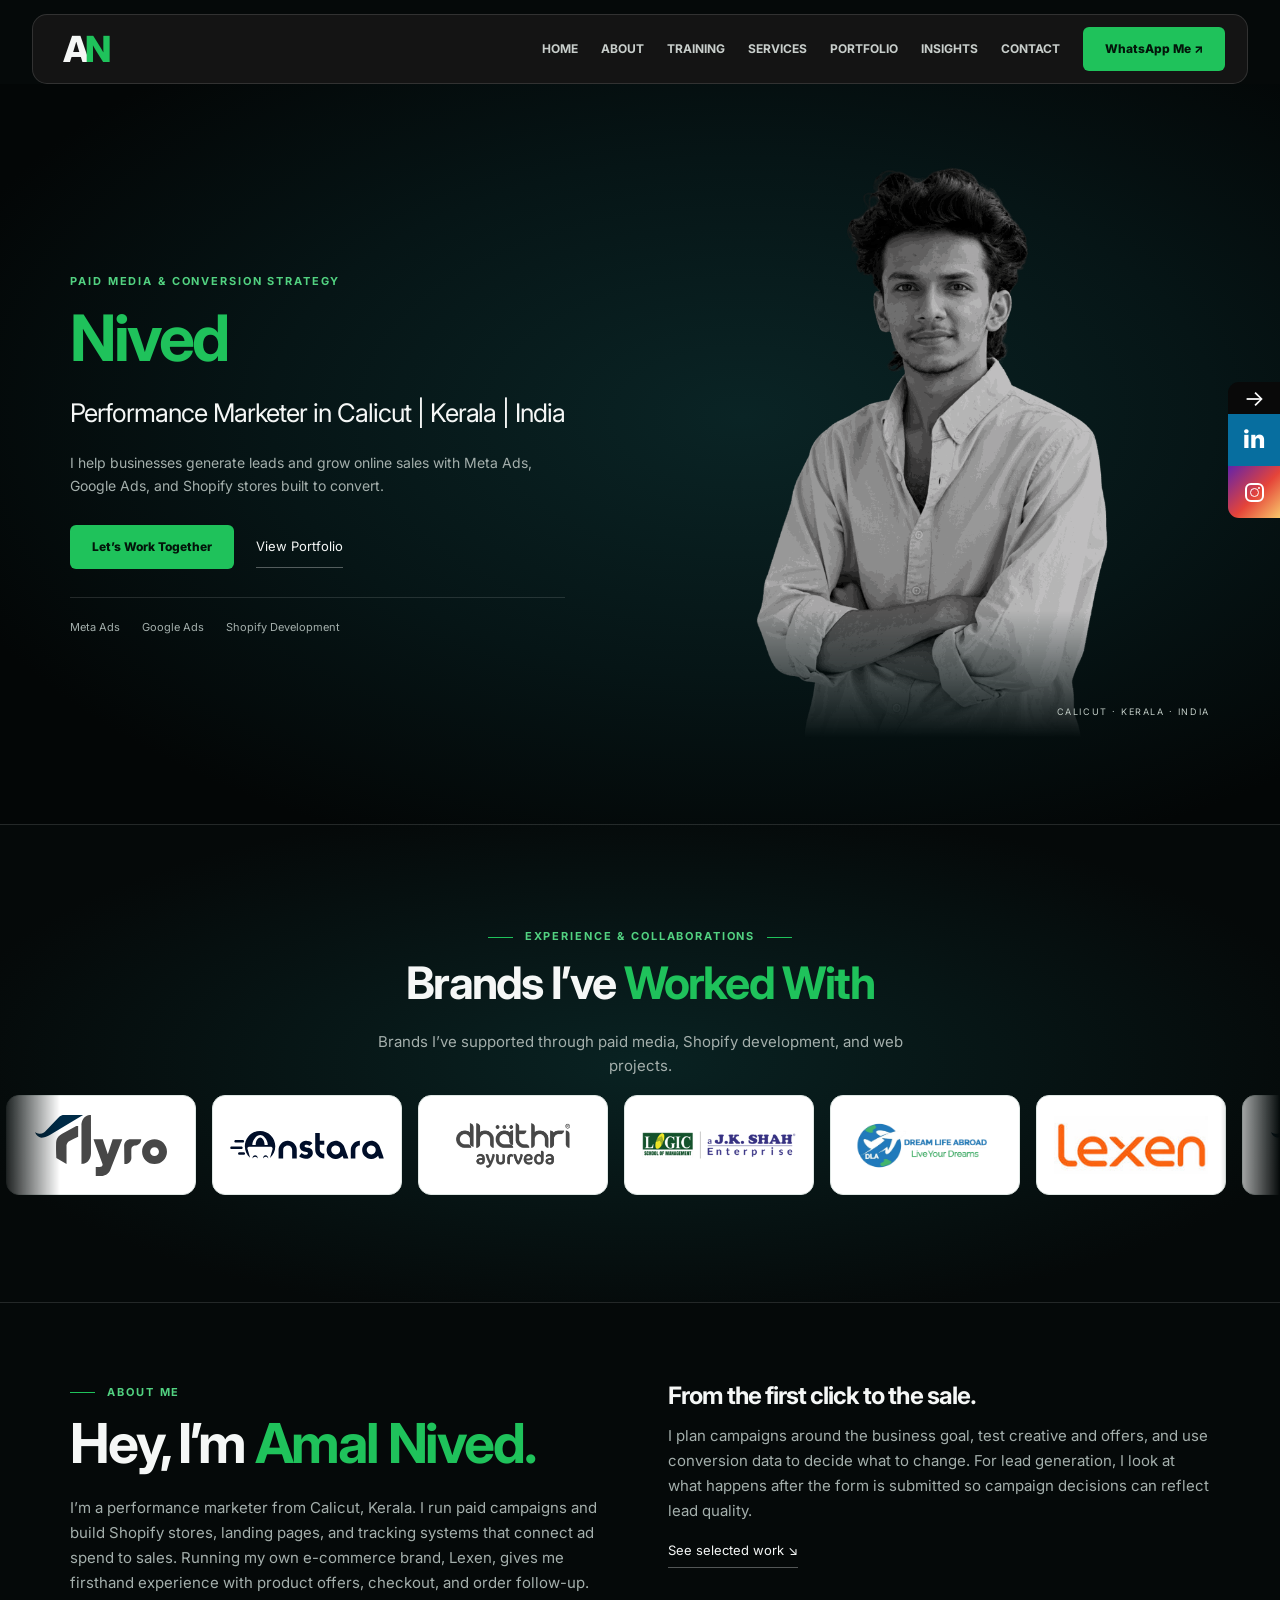
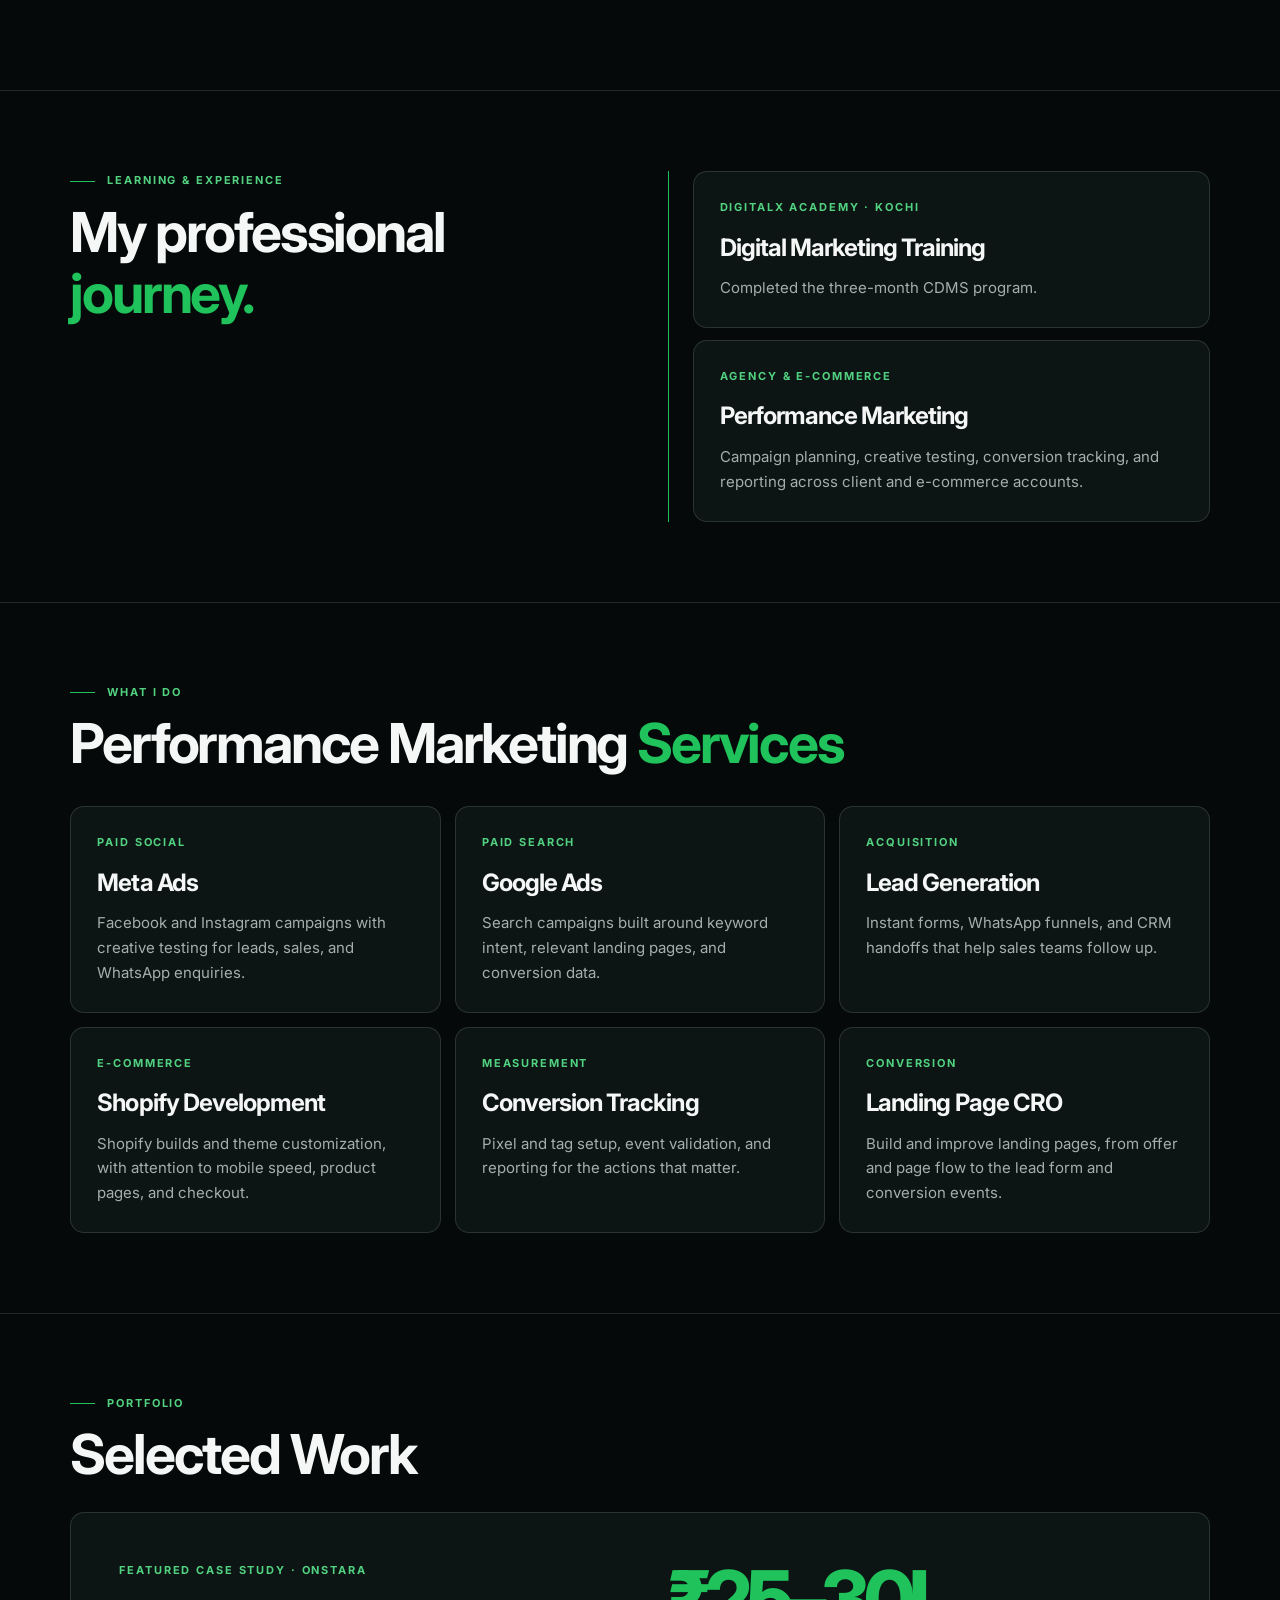
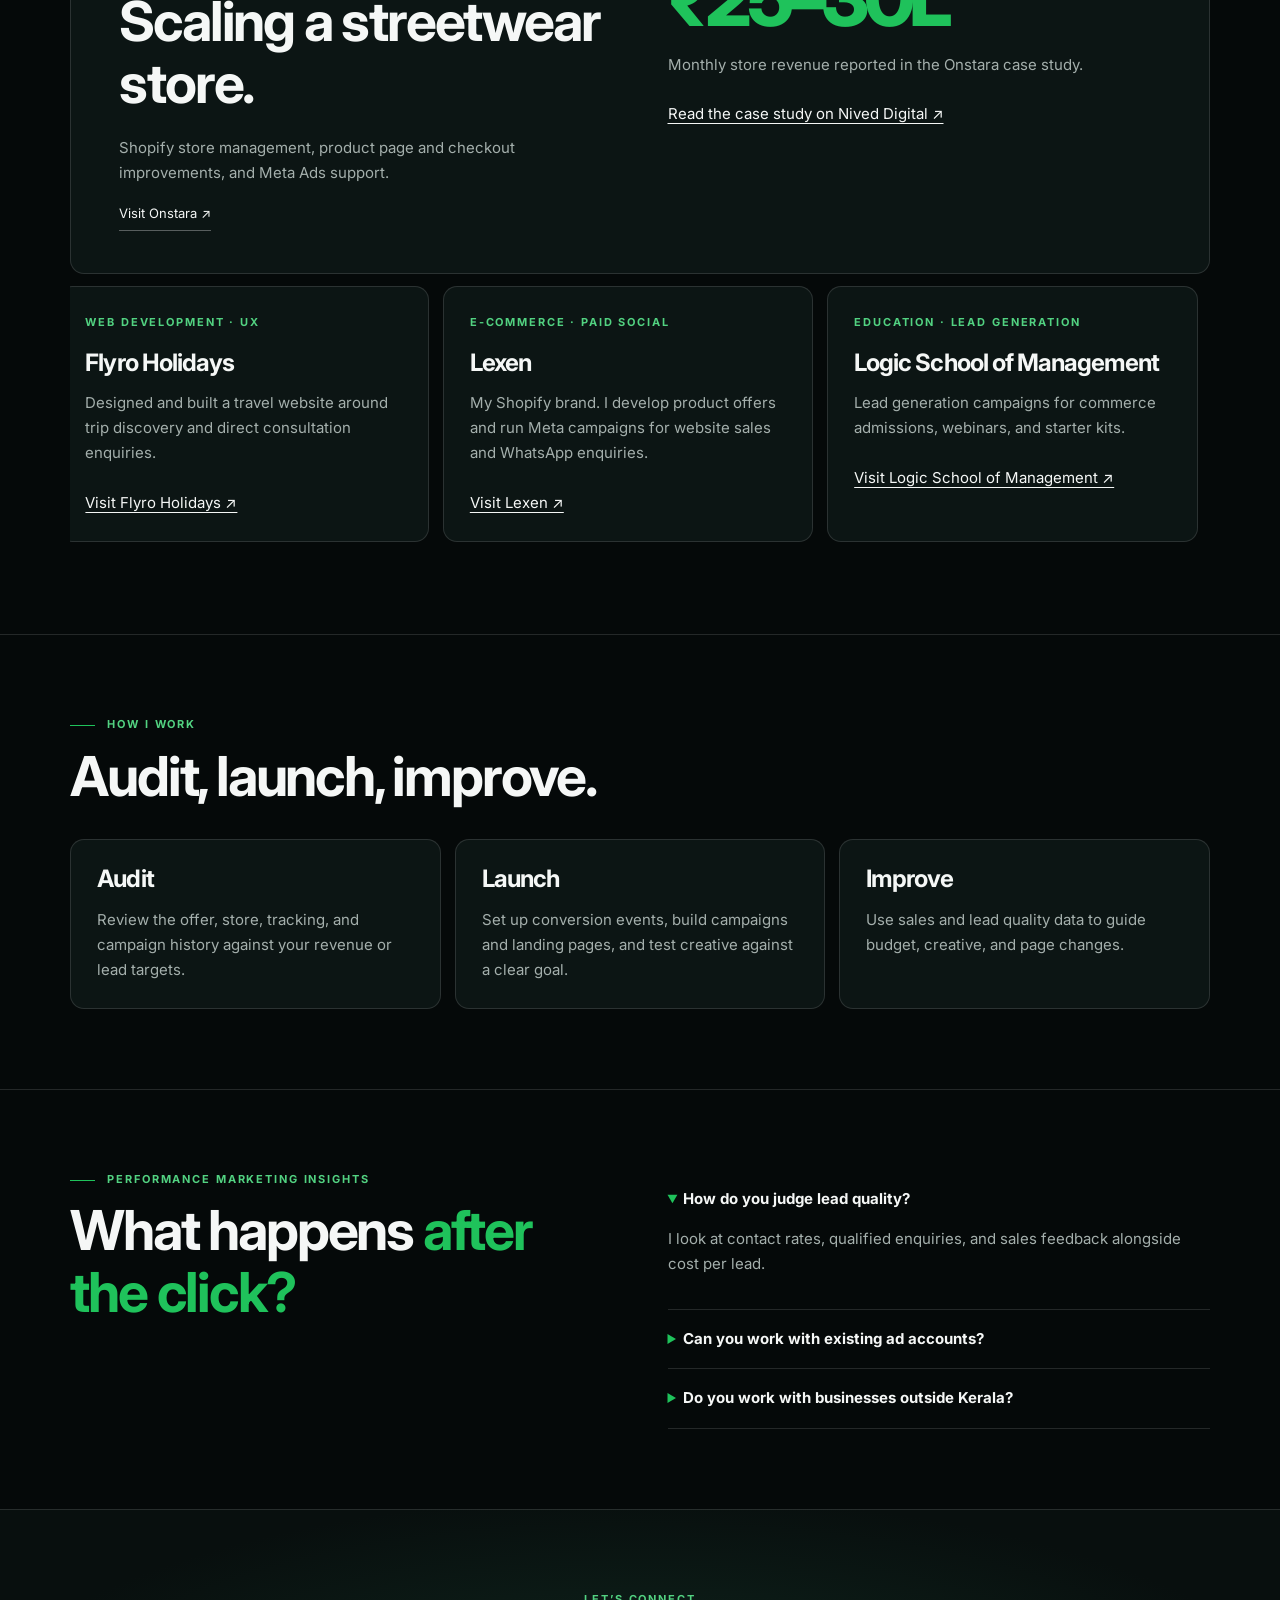
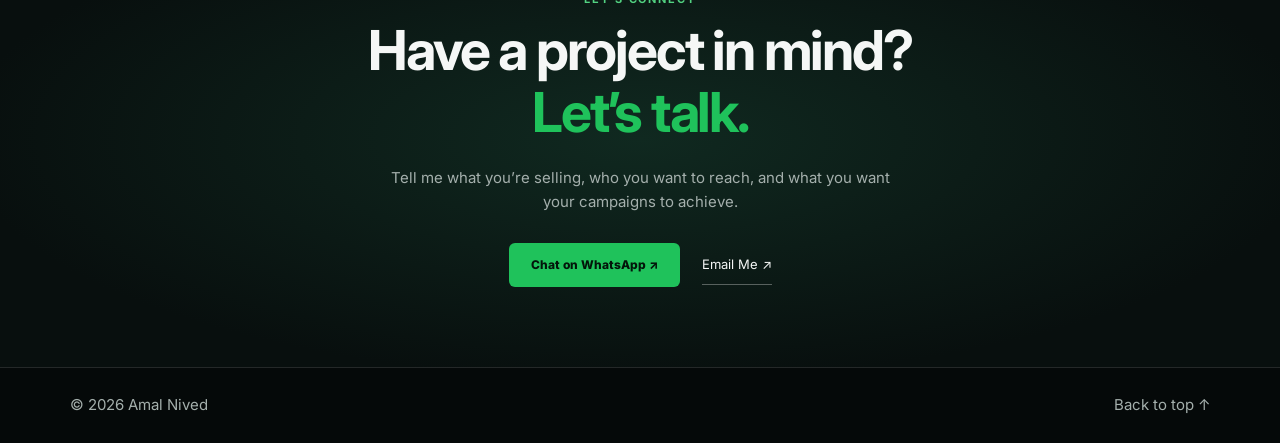
==== index.html @ 0aade53d "Use supplied AN favicon" ====
<!doctype html>
<html lang="en"><head><meta charset="utf-8"><meta name="viewport" content="width=device-width,initial-scale=1"><title>Amal Nived | Performance Marketer</title><meta name="description" content="Amal Nived, performance marketer in Kerala. Meta Ads, Google Ads, Shopify development, and conversion optimization.">
<link rel="stylesheet" href="https://fonts.googleapis.com/css2?family=Inter:wght@400;500;600;700;800&display=swap">
<style>
:root{color-scheme:dark;--bg:#050909;--ink:#f5f7f6;--muted:#a4afac;--green:#1fc25b;--line:#ffffff20}*{box-sizing:border-box}html{scroll-behavior:smooth;scroll-padding-top:110px}body{margin:0;background:var(--bg);color:var(--ink);font:15px/1.65 Inter,Arial,sans-serif}a{color:inherit;text-decoration:none}a:hover{color:var(--green)}p{color:var(--muted)}header{position:sticky;z-index:3;top:14px;margin:14px 2.5vw 0;min-height:70px;padding:9px 22px 9px 30px;border:1px solid var(--line);border-radius:15px;background:#151515f5;display:flex;align-items:center;justify-content:space-between;gap:25px}.logo{font-weight:800;font-size:36px;letter-spacing:-.14em;line-height:1;padding-right:8px}.logo span,strong{color:var(--green)}nav{display:flex;align-items:center;gap:23px;font-size:12px;font-weight:700;text-transform:uppercase;color:#c8cecb}.button{display:inline-flex;align-items:center;justify-content:center;padding:12px 22px;background:var(--green);border-radius:6px;color:#03150a;font-weight:800;font-size:12px;text-transform:none}.button:hover{background:#6ce894;color:#03150a}.wrap{width:min(1180px,89%);margin:auto}.hero{background:radial-gradient(ellipse at 58% 45%,#0a2425 0%,#061516 45%,#030606 81%)}.hero .wrap{display:grid;grid-template-columns:1fr 1fr;align-items:center;min-height:740px;gap:36px;padding-block:48px}.eyebrow{font-size:11px;color:#52d281;text-transform:uppercase;letter-spacing:.17em;font-weight:700}.eyebrow.rule:before{content:"";display:inline-block;background:var(--green);width:25px;height:1px;vertical-align:middle;margin-right:12px}h1,h2,h3{line-height:1.12;margin:0;letter-spacing:-.04em}h1{font-size:clamp(50px,5vw,76px);margin:12px 0 22px}h2{font-size:clamp(34px,4.3vw,61px);margin:12px 0 22px}h3{font-size:24px}.role{color:var(--ink);font-size:clamp(20px,2vw,28px);line-height:1.4;margin:0 0 20px;letter-spacing:-.04em}.intro{max-width:485px;font-size:14px}.actions{display:flex;flex-wrap:wrap;gap:22px;align-items:center;margin:28px 0}.secondary{font-size:13px;border-bottom:1px solid #ffffff50;padding:9px 0}.tags{max-width:495px;border-top:1px solid var(--line);padding-top:20px;display:flex;flex-wrap:wrap;gap:22px;color:var(--muted);font-size:11px}.portrait{position:relative;margin:0;height:580px;display:flex;align-items:end;justify-content:center}.portrait img{width:100%;height:100%;object-fit:contain;object-position:center bottom;filter:brightness(.76) contrast(1.15);mask-image:linear-gradient(black 77%,transparent 99%)}figcaption{position:absolute;bottom:24px;right:0;color:#c0cbc5;font-size:9px;letter-spacing:.17em}.social{position:fixed;right:0;top:47%;z-index:2;background:#121918;border-radius:10px 0 0 10px;padding:12px 9px;color:var(--green);font-size:12px;font-weight:700;writing-mode:vertical-rl}.section{padding-block:80px;border-top:1px solid var(--line)}.split{display:grid;grid-template-columns:1fr 1fr;gap:55px}.cards{display:grid;grid-template-columns:repeat(3,1fr);gap:14px;margin-top:32px}.card{border:1px solid var(--line);background:#0c1514;border-radius:14px;padding:26px}.card .eyebrow{display:block;margin-bottom:18px}.card p:last-child{margin-bottom:0}.brands{display:flex;flex-wrap:wrap;gap:12px;margin-top:26px}.brands span{border:1px solid var(--line);border-radius:8px;padding:13px 18px;color:#d0d8d4;font-weight:700}.timeline{border-left:1px solid var(--green);padding-left:24px;display:grid;gap:12px}.band{background:radial-gradient(ellipse at center,#102920,#080f0e 75%);text-align:center}.band p{max-width:520px;margin:0 auto 24px}details{border-bottom:1px solid var(--line);padding:17px 0}summary{cursor:pointer;font-weight:700}summary::marker{color:var(--green)}footer{border-top:1px solid var(--line);padding:25px 0;color:var(--muted)}footer .wrap{display:flex;justify-content:space-between;gap:20px}.menu{display:none}
@media(max-width:850px){header{padding-inline:18px}.menu{display:block;color:var(--ink);background:#242424;border:1px solid var(--line);padding:7px 12px;border-radius:6px;font:inherit}nav{display:none;position:absolute;top:calc(100% + 8px);left:0;right:0;background:#151515;padding:18px;flex-wrap:wrap;border-radius:12px}nav.open{display:flex}.hero .wrap{min-height:620px}.portrait{height:440px}.cards{grid-template-columns:repeat(2,1fr)}}
@media(max-width:580px){.hero .wrap,.split,.cards{grid-template-columns:1fr}.hero .wrap{padding-block:52px 12px;gap:14px}.portrait{height:400px}.section{padding-block:52px}.split{gap:24px}.social{display:none}}
@media(prefers-reduced-motion:reduce){html{scroll-behavior:auto}}
#brands h2{font-size:clamp(34px,4.3vw,61px)}
.band .actions{justify-content:center;margin-bottom:0}
.project-link{display:inline-block;margin-top:10px;text-decoration:underline;text-underline-offset:4px}
.feature{margin-top:26px;padding:clamp(22px,4vw,48px);background:#0c1514;border:1px solid var(--line);border-radius:14px}
.result{color:var(--green);font-size:clamp(42px,6vw,78px);line-height:1;font-weight:800;letter-spacing:-.07em}
.social-rail{position:fixed;right:0;top:50%;transform:translateY(-50%);z-index:2;border-radius:11px 0 0 11px;overflow:hidden}
.social-toggle,.social-link{width:52px;display:grid;place-items:center;color:#fff}
.social-toggle{height:32px;background:#090909;border:0;cursor:pointer;font:22px/1 Inter,Arial,sans-serif}
.social-link{height:52px}
.social-link:hover{color:#fff;text-decoration:none;filter:brightness(1.12)}
.social-rail :focus-visible{outline:2px solid white;outline-offset:-4px}
.linkedin{background:#076e9f;font-size:25px;font-weight:800}
.instagram{background:linear-gradient(135deg,#6223aa,#e54439 55%,#f8c76b)}
.camera{position:relative;width:19px;height:19px;border:2px solid white;border-radius:6px}
.camera::before{content:"";position:absolute;inset:3px;border:1.5px solid white;border-radius:50%}
.camera::after{content:"";position:absolute;right:2px;top:2px;width:2px;height:2px;border-radius:50%;background:white}
@media(max-width:580px){.social-rail{top:auto;bottom:18px;transform:none}.social-toggle,.social-link{width:44px}.social-toggle,.social-link{height:44px}}
.project-track{display:grid;grid-auto-flow:column;grid-template-columns:none;grid-auto-columns:calc((100% - 28px)/3);overflow-x:auto;scrollbar-color:#327350 #0c1514;margin-top:12px;padding-bottom:12px}

@media(max-width:850px){.project-track{grid-auto-columns:calc((100% - 14px)/2)}}
@media(max-width:580px){.project-track{grid-auto-columns:88%}}
 .brands{align-items:stretch}
.brands .brand-flyro{display:inline-flex;align-items:center;gap:11px;padding:9px 14px;border:1px solid #1fc25b70;border-radius:8px;background:#0d211a}
.brands .brand-flyro img{object-fit:contain}
.brands .brand-flyro span{border:0;padding:0;color:var(--ink)}
.brands .brand-flyro .brand-arrow{color:var(--green)}
.brands .brand-flyro:hover{border-color:var(--green)}
.brands .brand-logo{display:block;flex:none}.brands .brand-logo.onstara,.brands .brand-logo.logic,.brands .brand-logo.dream-life{background:#fff;border-radius:4px;padding:3px}
#brand-track{flex-wrap:nowrap;overflow-x:auto;padding:2px 2px 8px;scrollbar-color:#327350 #0c1514}
#brand-track a{flex:none;white-space:nowrap}
#brand-track{gap:16px;padding-bottom:12px}
#brand-track .brand-flyro{min-height:64px;padding:12px 17px;gap:13px}
#brand-track img{width:72px;height:34px;flex:none}
@media(max-width:580px){
  #brand-track .brand-flyro{min-height:56px;padding:10px 13px;gap:10px;font-size:14px}
  #brand-track img{width:64px;height:30px}
}
#brands{background:radial-gradient(ellipse at center,#092222,#050909 78%);padding-block:clamp(56px,8vw,112px)}
#brands .wrap{text-align:center}
#brands h2{font-size:clamp(32px,3.5vw,52px)}
#brands p{margin:0 auto;max-width:580px}
#brands .eyebrow::after{content:"";display:inline-block;width:25px;height:1px;background:var(--green);vertical-align:middle;margin-left:12px}
#brand-track{margin-top:12px;padding:4px 12px;scrollbar-width:none;mask-image:linear-gradient(to right,transparent,#000 min(5vw,60px),#000 calc(100% - min(5vw,60px)),transparent)}
#brand-track:focus-within{mask-image:none}
#brand-track .brand-flyro{position:relative;display:grid;place-items:center;width:clamp(140px,16vw,190px);min-height:clamp(76px,8vw,100px);padding:14px 17px;border:1px solid #dfe7e4;border-radius:13px;background:#fff;color:#0c1514}
#brand-track .brand-flyro:hover,#brand-track .brand-flyro:focus-visible{border-color:var(--green);outline:2px solid var(--green);outline-offset:-3px}
#brand-track .brand-flyro img{width:100%;height:clamp(38px,5vw,61px);padding:0;background:transparent;object-fit:contain}
#brand-track .brand-flyro img[src="flyro-logo.svg"],#brand-track .brand-flyro img.dhathri{filter:brightness(.28)}
#brand-track .brand-flyro span{color:#0c1514;white-space:normal;text-align:center}
#brand-track .brand-flyro .brand-label{position:absolute;width:1px;height:1px;overflow:hidden;clip-path:inset(50%);white-space:nowrap}
@media(max-width:580px){
html{scroll-padding-top:84px}
header{top:8px;margin:8px 12px 0;min-height:56px;padding:5px 12px}
.menu{min-height:44px;min-width:56px}
nav.open{display:grid;grid-template-columns:1fr 1fr;gap:4px 10px;padding:12px;max-height:calc(100dvh - 90px);overflow:auto}
nav a{display:flex;align-items:center;min-height:44px;padding-inline:10px}
nav .button{grid-column:1/-1}
.wrap{width:calc(100% - 36px)}
.hero .wrap{min-height:0;padding-top:36px}
h1{font-size:clamp(40px,12vw,62px);margin-bottom:14px}
h2{font-size:clamp(29px,8.7vw,42px);overflow-wrap:anywhere}
.actions{gap:10px 16px;margin-block:19px}
.actions a,.project-link{min-height:44px;display:inline-flex;align-items:center}
.portrait{height:clamp(230px,72vw,365px)}
.section{padding-block:42px}
.card{padding:20px}
.project-track{grid-auto-columns:90%}
#brand-track{mask-image:none}
.social-rail{bottom:calc(12px + env(safe-area-inset-bottom,0px))}
}
.project-prev-mobile{display:none}\n@media(max-width:580px){.project-prev-desktop{display:none}.project-prev-mobile{display:inline-block;transform:scaleX(-1)}}\n#portfolio .feature + .project-track{margin-top:clamp(32px,4.7vw,56px)}
</style><link rel="icon" type="image/png" href="[data-uri]">
</head>
<body id="home"><header><a class="logo" href="#home" aria-label="Amal Nived home">A<span>N</span></a><button class="menu" aria-expanded="false" aria-controls="nav">Menu</button><nav id="nav" aria-label="Main navigation"><a href="#home">Home</a><a href="#about">About</a><a href="#training">Training</a><a href="#services">Services</a><a href="#portfolio">Portfolio</a><a href="#insights">Insights</a><a href="#contact">Contact</a><a class="button" href="https://wa.me/918590101541">WhatsApp Me ↗</a></nav></header>
<main><section class="hero"><div class="wrap"><div><div class="eyebrow">Paid Media &amp; Conversion Strategy</div><h1><strong>Nived</strong></h1><p class="role">Performance Marketer in Calicut | Kerala | India</p><p class="intro">I help businesses generate leads and grow online sales with Meta Ads, Google Ads, and Shopify stores built to convert.</p><div class="actions"><a class="button" href="https://wa.me/918590101541">Let’s Work Together</a><a class="secondary" href="#portfolio">View Portfolio</a></div><div class="tags"><span>Meta Ads</span><span>Google Ads</span><span>Shopify Development</span></div></div><figure class="portrait"><img src="portrait.png" alt="Black-and-white portrait of Amal Nived"><figcaption>CALICUT · KERALA · INDIA</figcaption></figure></div></section>
<aside class="social-rail" aria-label="Social profiles">
<button class="social-toggle" type="button" aria-expanded="true" aria-controls="social-links" aria-label="Hide social links"><span aria-hidden="true">→</span></button>
<div id="social-links">
<a class="social-link linkedin" href="https://in.linkedin.com/in/amalnived" aria-label="Amal Nived on LinkedIn"><span aria-hidden="true">in</span></a>
<a class="social-link instagram" href="https://www.instagram.com/nived.ads/" aria-label="Nived Ads on Instagram"><span class="camera" aria-hidden="true"></span></a>
</div>
</aside>
<section class="section" id="brands"><div class="wrap"><div class="eyebrow rule">Experience &amp; Collaborations</div><h2>Brands I’ve <strong>Worked With</strong></h2><p>Brands I’ve supported through paid media, Shopify development, and web projects.</p></div><div class="brands" id="brand-track" role="region" aria-label="Brand links" tabindex="0"><a class="brand-flyro" href="https://flyroholidays.com/"><img src="flyro-logo.svg" width="55" height="26" alt=""><span class="brand-label">Flyro Holidays</span></a><a class="brand-flyro" href="https://onstara.in/"><img class="brand-logo onstara" src="onstara.svg" width="55" height="26" alt=""><span class="brand-label">Onstara</span></a><a class="brand-flyro" href="https://dhathriayurveda.in/"><img class="brand-logo dhathri" src="dhathri.png" width="55" height="26" alt=""><span class="brand-label">Dhathri Ayurveda</span></a><a class="brand-flyro" href="https://www.logiceducation.org/"><img class="brand-logo logic" src="logic.png" width="55" height="26" alt=""><span class="brand-label">Logic School of Management</span></a><a class="brand-flyro" href="https://dreamlife-abroad.com/"><img class="brand-logo dream-life" src="dream-life.png" width="72" height="34" alt=""><span class="brand-label">Dream Life Abroad</span></a><a class="brand-flyro" href="https://lexen.in/"><img class="brand-logo" src="lexen-logo.jpg" width="55" height="26" alt=""><span class="brand-label">Lexen</span></a></div></section>
<section class="section" id="about"><div class="wrap split"><div><div class="eyebrow rule">About Me</div><h2>Hey, I’m <strong>Amal Nived.</strong></h2><p>I’m a performance marketer from Calicut, Kerala. I run paid campaigns and build Shopify stores, landing pages, and tracking systems that connect ad spend to sales. Running my own e-commerce brand, Lexen, gives me firsthand experience with product offers, checkout, and order follow-up.</p></div><div><h3>From the first click to the sale.</h3><p>I plan campaigns around the business goal, test creative and offers, and use conversion data to decide what to change. For lead generation, I look at what happens after the form is submitted so campaign decisions can reflect lead quality.</p><a class="secondary" href="#portfolio">See selected work ↘</a></div></div></section>

<section class="section" id="training"><div class="wrap split"><div><div class="eyebrow rule">Learning &amp; Experience</div><h2>My professional <strong>journey.</strong></h2></div><div class="timeline"><article class="card"><div class="eyebrow">DigitalX Academy · Kochi</div><h3>Digital Marketing Training</h3><p>Completed the three-month CDMS program.</p></article><article class="card"><div class="eyebrow">Agency &amp; E-commerce</div><h3>Performance Marketing</h3><p>Campaign planning, creative testing, conversion tracking, and reporting across client and e-commerce accounts.</p></article></div></div></section>
<section class="section" id="services"><div class="wrap"><div class="eyebrow rule">What I Do</div><h2>Performance Marketing <strong>Services</strong></h2><div class="cards">
<article class="card"><span class="eyebrow">Paid Social</span><h3>Meta Ads</h3><p>Facebook and Instagram campaigns with creative testing for leads, sales, and WhatsApp enquiries.</p></article>
<article class="card"><span class="eyebrow">Paid Search</span><h3>Google Ads</h3><p>Search campaigns built around keyword intent, relevant landing pages, and conversion data.</p></article>
<article class="card"><span class="eyebrow">Acquisition</span><h3>Lead Generation</h3><p>Instant forms, WhatsApp funnels, and CRM handoffs that help sales teams follow up.</p></article>
<article class="card"><span class="eyebrow">E-commerce</span><h3>Shopify Development</h3><p>Shopify builds and theme customization, with attention to mobile speed, product pages, and checkout.</p></article>
<article class="card"><span class="eyebrow">Measurement</span><h3>Conversion Tracking</h3><p>Pixel and tag setup, event validation, and reporting for the actions that matter.</p></article>
<article class="card"><span class="eyebrow">Conversion</span><h3>Landing Page CRO</h3><p>Build and improve landing pages, from offer and page flow to the lead form and conversion events.</p></article>
</div></div></section>
<section class="section" id="portfolio"><div class="wrap">
<div class="eyebrow rule">Portfolio</div><h2>Selected Work</h2>
<article class="feature split"><div><div class="eyebrow">Featured Case Study · Onstara</div><h2>Scaling a streetwear store.</h2><p>Shopify store management, product page and checkout improvements, and Meta Ads support.</p><a class="secondary" href="https://onstara.in/">Visit Onstara ↗</a></div><div><div class="result">₹25–30L</div><p>Monthly store revenue reported in the Onstara case study.</p><a class="project-link" href="https://niveddigital.com/">Read the case study on Nived Digital ↗</a></div></article>
<div class="cards project-track" id="project-track" role="region" aria-label="Selected projects" tabindex="0">
<article class="card"><span class="eyebrow">Web Development · UX</span><h3>Flyro Holidays</h3><p>Designed and built a travel website around trip discovery and direct consultation enquiries.</p><a class="project-link" href="https://flyroholidays.com/">Visit Flyro Holidays ↗</a></article>
<article class="card"><span class="eyebrow">E-commerce · Paid Social</span><h3>Lexen</h3><p>My Shopify brand. I develop product offers and run Meta campaigns for website sales and WhatsApp enquiries.</p><a class="project-link" href="https://lexen.in/">Visit Lexen ↗</a></article>
<article class="card"><span class="eyebrow">Education · Lead Generation</span><h3>Logic School of Management</h3><p>Lead generation campaigns for commerce admissions, webinars, and starter kits.</p><a class="project-link" href="https://www.logiceducation.org/">Visit Logic School of Management ↗</a></article>
<article class="card"><span class="eyebrow">Webinar Acquisition</span><h3>Dream Life Abroad</h3><p>Webinar campaigns for nurses and IT professionals exploring Australian migration pathways.</p><a class="project-link" href="https://dreamlife-abroad.com/">Visit Dream Life Abroad ↗</a></article>
</div></div></section>
<section class="section" id="process"><div class="wrap"><div class="eyebrow rule">How I Work</div><h2>Audit, launch, improve.</h2><div class="cards"><article class="card"><h3>Audit</h3><p>Review the offer, store, tracking, and campaign history against your revenue or lead targets.</p></article><article class="card"><h3>Launch</h3><p>Set up conversion events, build campaigns and landing pages, and test creative against a clear goal.</p></article><article class="card"><h3>Improve</h3><p>Use sales and lead quality data to guide budget, creative, and page changes.</p></article></div></div></section>
<section class="section" id="insights"><div class="wrap split"><div><div class="eyebrow rule">Performance Marketing Insights</div><h2>What happens <strong>after the click?</strong></h2></div><div><details open><summary>How do you judge lead quality?</summary><p>I look at contact rates, qualified enquiries, and sales feedback alongside cost per lead.</p></details><details><summary>Can you work with existing ad accounts?</summary><p>Yes. I can review existing campaigns, conversion events, creatives, and landing pages before planning changes.</p></details><details><summary>Do you work with businesses outside Kerala?</summary><p>Yes. Campaign planning, account management, and reporting can be handled remotely.</p></details></div></div></section>
<section class="section band" id="contact"><div class="wrap"><div class="eyebrow">Let’s Connect</div><h2>Have a project in mind?<br><strong>Let’s talk.</strong></h2><p>Tell me what you’re selling, who you want to reach, and what you want your campaigns to achieve.</p><div class="actions"><a class="button" href="https://wa.me/918590101541">Chat on WhatsApp ↗</a><a class="secondary" href="mailto:hello@niveddigital.com">Email Me ↗</a></div></div></section></main>
<footer><div class="wrap"><span>© 2026 Amal Nived</span><a href="#home">Back to top ↑</a></div></footer>
<script>
const menu = document.querySelector('.menu');
const navigation = document.querySelector('nav');
function setMenu(open) {
  navigation.classList.toggle('open', open);
  menu.setAttribute('aria-expanded', String(open));
}
menu.addEventListener('click', () => setMenu(menu.getAttribute('aria-expanded') !== 'true'));
navigation.addEventListener('click', event => {
  if (event.target.closest('a')) setMenu(false);
});
const socialToggle = document.querySelector('.social-toggle');
const socialLinks = document.querySelector('#social-links');
function setSocialOpen(open) {
  socialLinks.hidden = !open;
  socialToggle.setAttribute('aria-expanded', String(open));
  socialToggle.setAttribute('aria-label', open ? 'Hide social links' : 'Show social links');
  socialToggle.firstElementChild.textContent = open ? '→' : '←';
}
setSocialOpen(!window.matchMedia('(max-width: 580px)').matches);
socialToggle.addEventListener('click', () => setSocialOpen(socialLinks.hidden));
const track = document.querySelector('#project-track');
const motion = window.matchMedia('(prefers-reduced-motion: reduce)');
let playing = !motion.matches;
let visible = false;
let hovering = false;
const originals = Array.from(track.children);
for (const card of originals) {
  const clone = card.cloneNode(true);
  clone.inert = true;
  clone.setAttribute('aria-hidden', 'true');
  track.append(clone);
}
function loopWidth() {
  return track.children[originals.length].offsetLeft - originals[0].offsetLeft;
}
motion.addEventListener('change', () => { playing = !motion.matches; });
track.addEventListener('pointerenter', event => { hovering = event.pointerType === 'mouse'; });
track.addEventListener('pointerleave', () => { hovering = false; });
track.addEventListener('pointerdown', event => { if (event.pointerType === 'touch') { playing = false; } });
new IntersectionObserver(([entry]) => { visible = entry.isIntersecting; }, {threshold: 0.4}).observe(track);
let position = track.scrollLeft;
let rendered = track.scrollLeft;
let lastFrame;
const loopSpeed = 0.045;
function glide(now) {
  const elapsed = lastFrame === undefined ? 0 : Math.min(now - lastFrame, 40);
  lastFrame = now;
  if (playing && visible && !hovering && !document.hidden && !track.matches(':focus-within')) {
    if (track.scrollLeft !== rendered) position = track.scrollLeft;
    const width = loopWidth();
    if (width > 0) {
      position = (position + elapsed * loopSpeed) % width;
      track.scrollLeft = position;
      rendered = track.scrollLeft;
    }
  }
  requestAnimationFrame(glide);
}
requestAnimationFrame(glide);
const brands = document.querySelector('#brand-track');
const brandTiles = Array.from(brands.children);
for (let copy = 0; copy < 2; copy++) {
  for (const tile of brandTiles) {
    const duplicate = tile.cloneNode(true);
    duplicate.tabIndex = -1;
    duplicate.setAttribute('aria-hidden', 'true');
    brands.append(duplicate);
  }
}
let brandPlaying = !motion.matches;
let brandsVisible = false;
let brandHover = false;
let brandPosition = 0;
let brandRendered = 0;
let brandLastFrame;
brands.addEventListener('pointerenter', event => { brandHover = event.pointerType === 'mouse'; });
brands.addEventListener('pointerleave', () => { brandHover = false; });
brands.addEventListener('pointerdown', event => { if (event.pointerType === 'touch') brandPlaying = false; });
motion.addEventListener('change', () => { brandPlaying = !motion.matches; });
new IntersectionObserver(([entry]) => { brandsVisible = entry.isIntersecting; }).observe(brands);
function glideBrands(now) {
  const elapsed = brandLastFrame === undefined ? 0 : Math.min(now - brandLastFrame, 40);
  brandLastFrame = now;
  if (brandPlaying && brandsVisible && !brandHover && !document.hidden && !brands.matches(':focus-within')) {
    const width = brands.children[brandTiles.length].offsetLeft - brandTiles[0].offsetLeft;
    if (brands.scrollLeft !== brandRendered) brandPosition = brands.scrollLeft;
    if (width > 0) {
      brandPosition = (brandPosition + elapsed * loopSpeed) % width;
      brands.scrollLeft = brandPosition;
      brandRendered = brands.scrollLeft;
    }
  }
  requestAnimationFrame(glideBrands);
}
requestAnimationFrame(glideBrands);
</script></body></html>
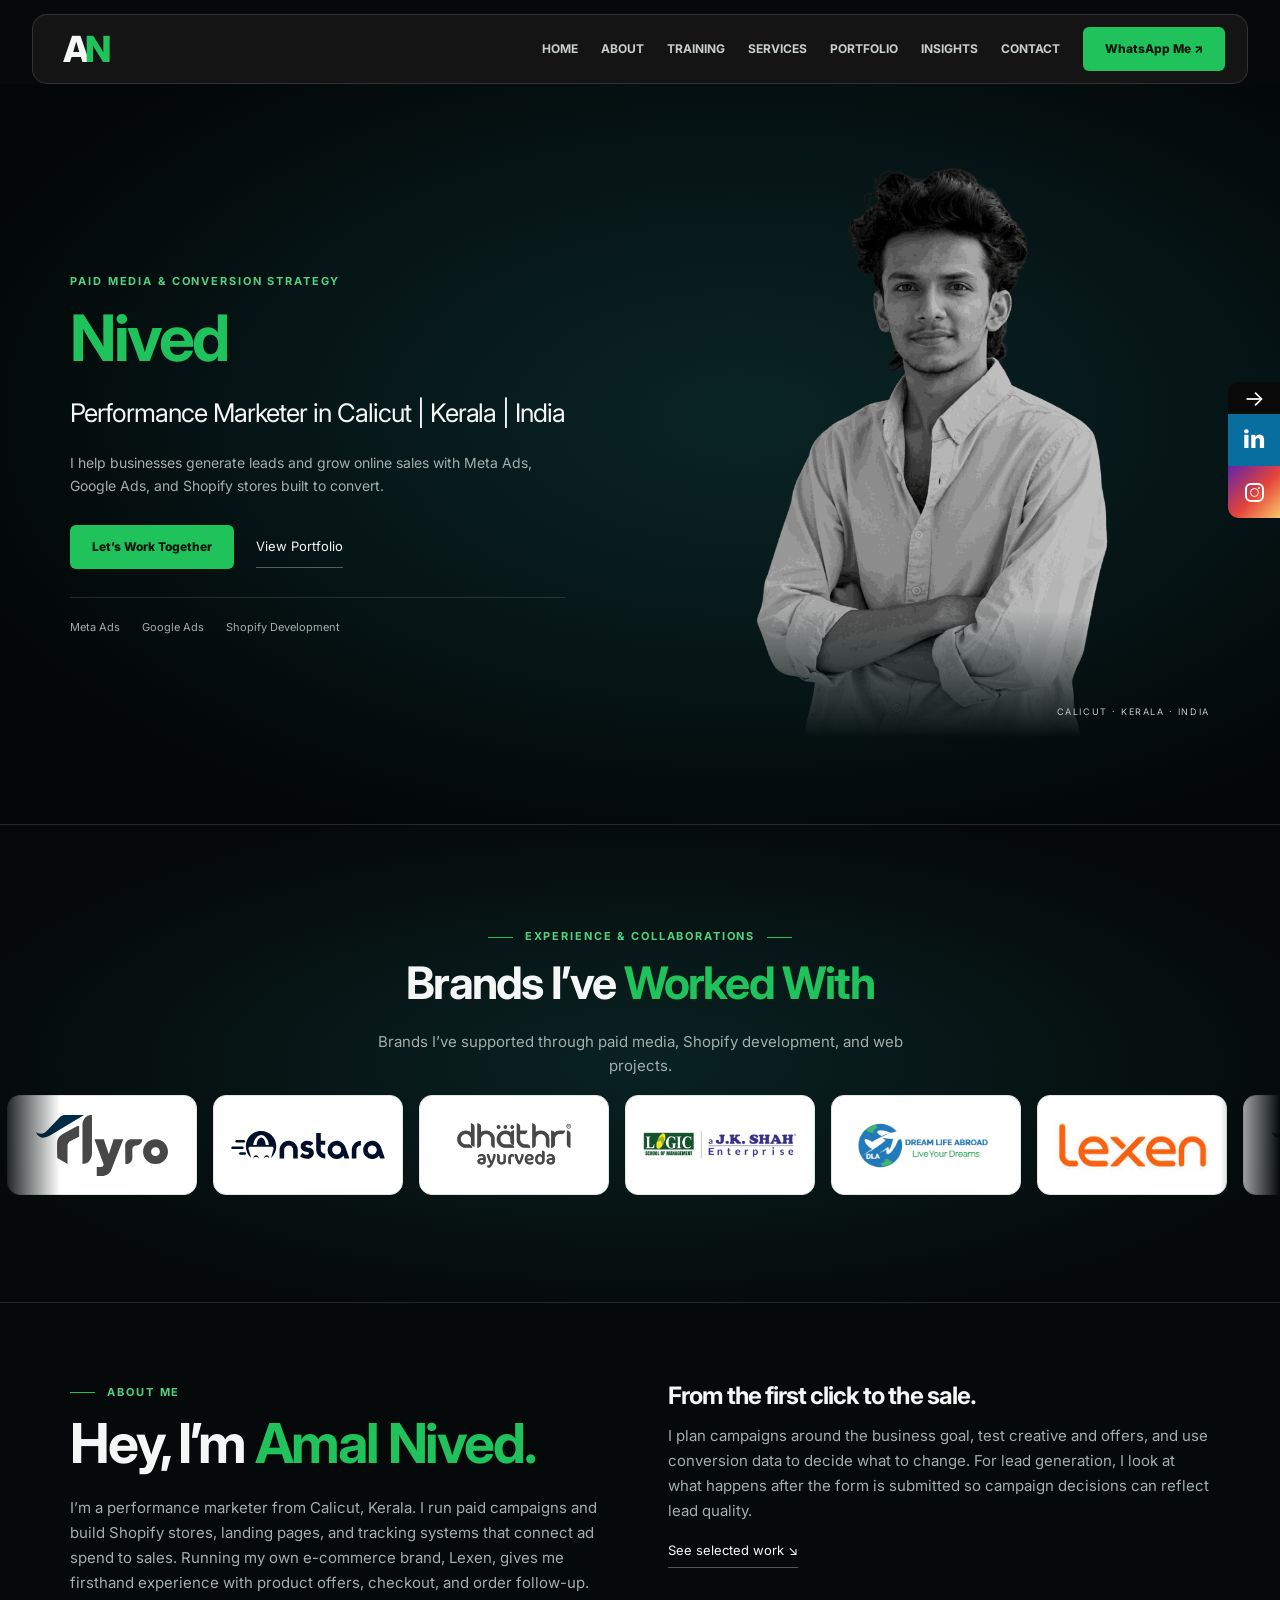
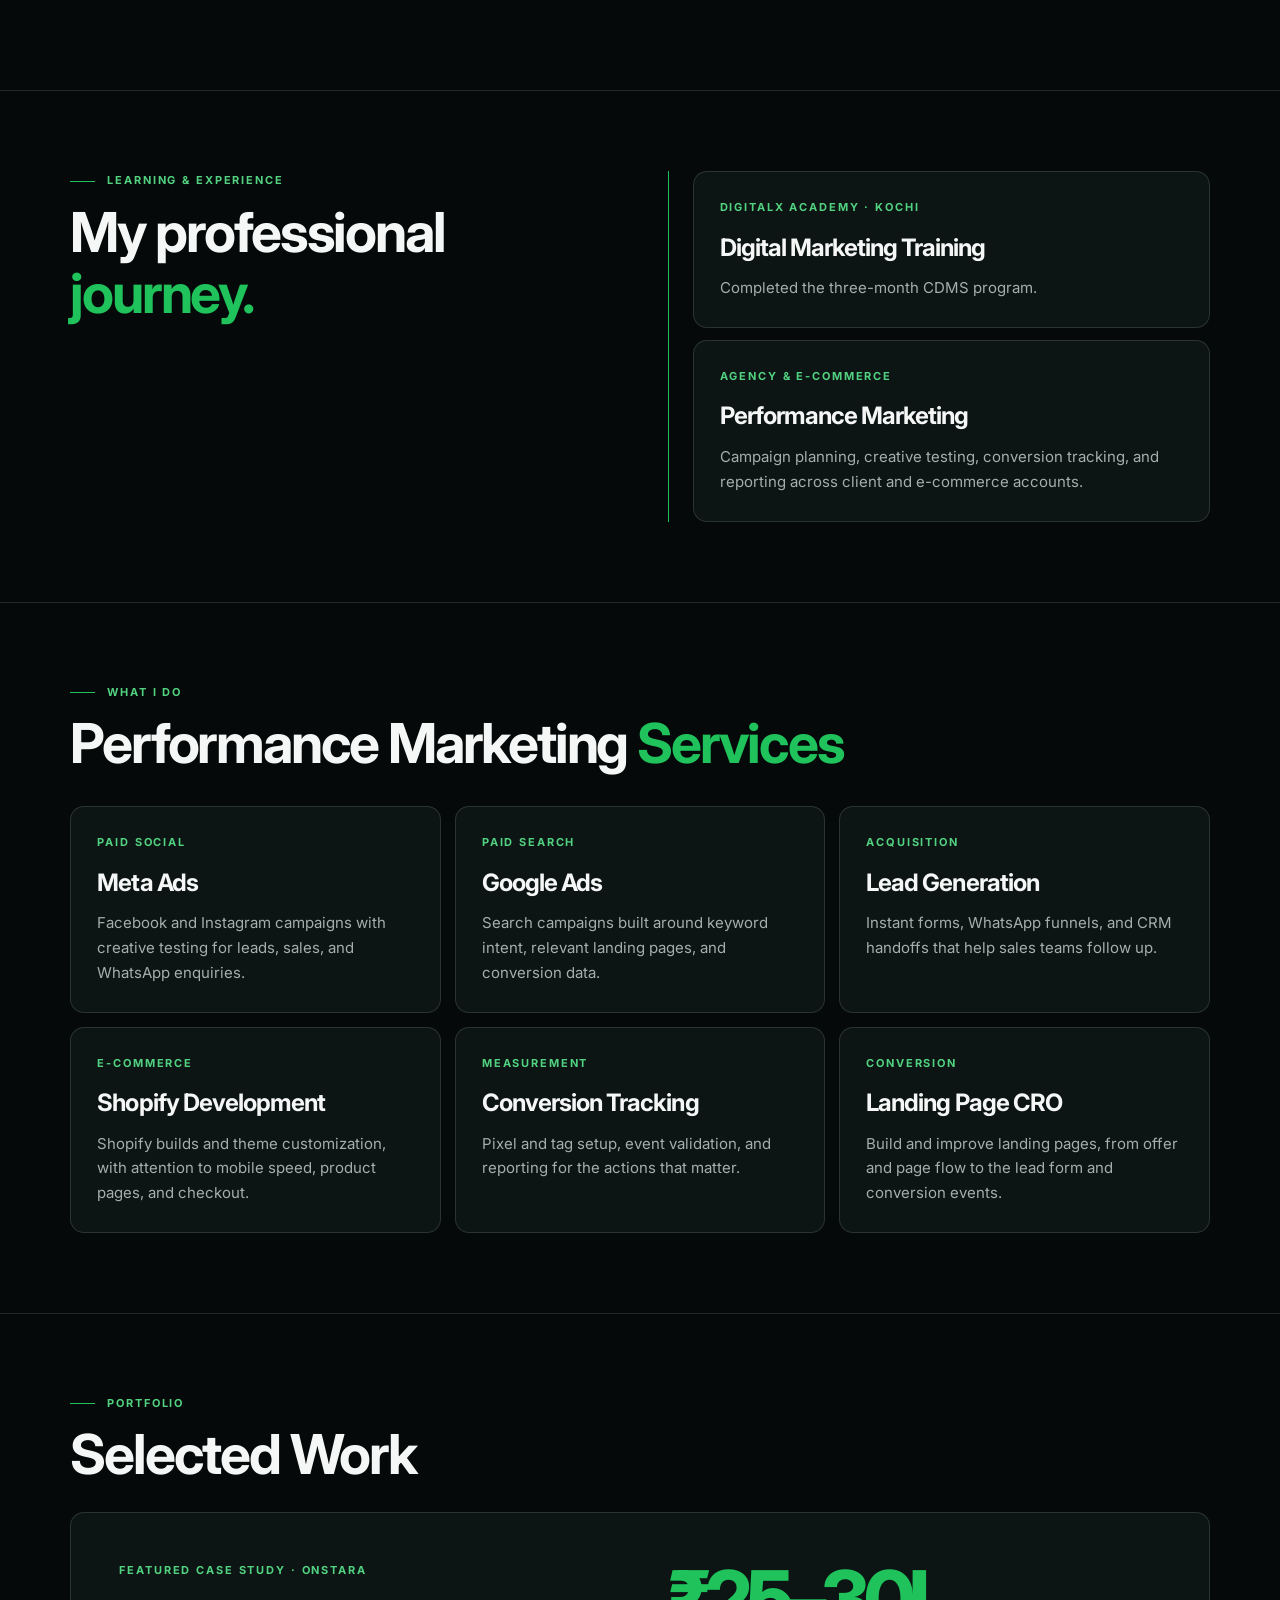
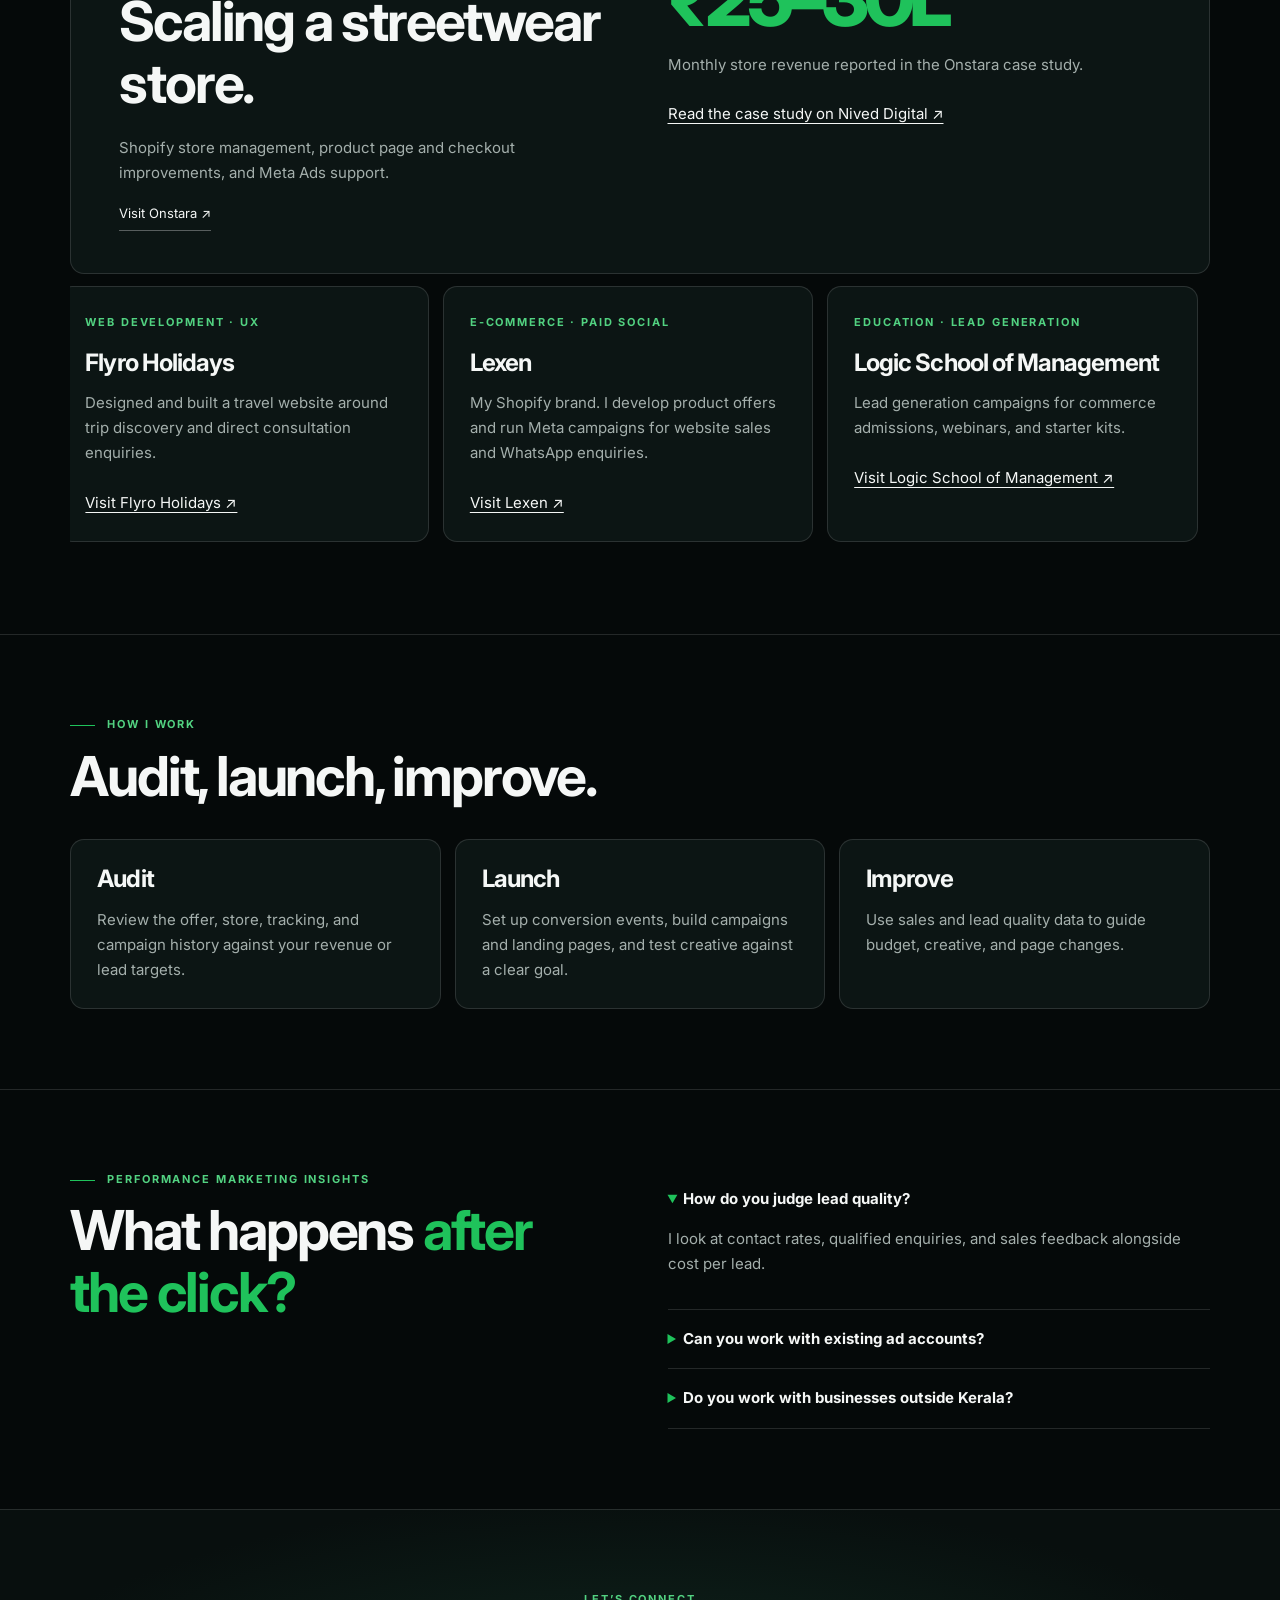
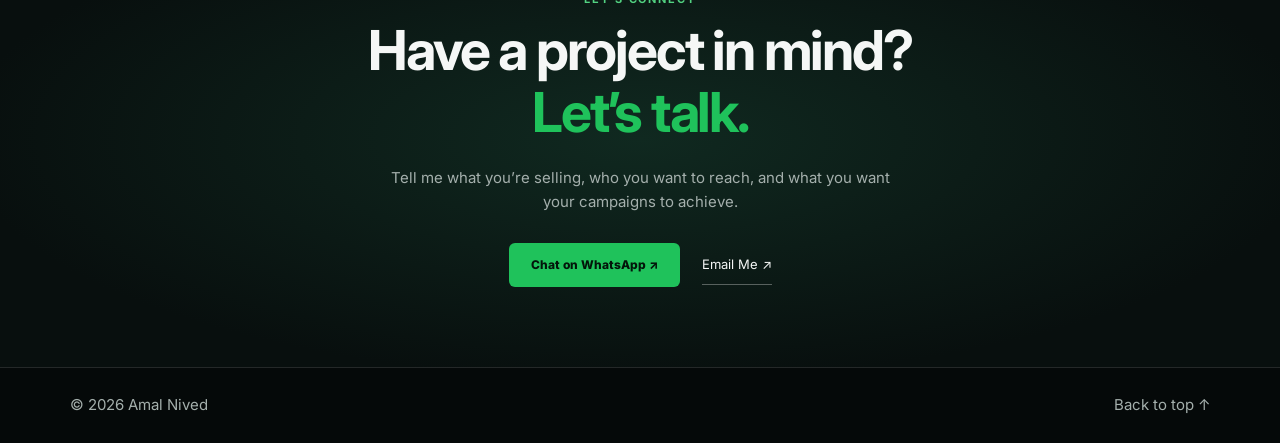
==== commit 5fe982b5: "Serve AN favicon at a dedicated URL" ====
--- a/index.html
+++ b/index.html
@@ -77,7 +77,7 @@
 .social-rail{bottom:calc(12px + env(safe-area-inset-bottom,0px))}
 }
 .project-prev-mobile{display:none}\n@media(max-width:580px){.project-prev-desktop{display:none}.project-prev-mobile{display:inline-block;transform:scaleX(-1)}}\n#portfolio .feature + .project-track{margin-top:clamp(32px,4.7vw,56px)}
-</style><link rel="icon" type="image/png" href="[data-uri]">
+</style><link rel="icon" type="image/png" sizes="64x64" href="./favicon-an.png">
 </head>
 <body id="home"><header><a class="logo" href="#home" aria-label="Amal Nived home">A<span>N</span></a><button class="menu" aria-expanded="false" aria-controls="nav">Menu</button><nav id="nav" aria-label="Main navigation"><a href="#home">Home</a><a href="#about">About</a><a href="#training">Training</a><a href="#services">Services</a><a href="#portfolio">Portfolio</a><a href="#insights">Insights</a><a href="#contact">Contact</a><a class="button" href="https://wa.me/918590101541">WhatsApp Me ↗</a></nav></header>
 <main><section class="hero"><div class="wrap"><div><div class="eyebrow">Paid Media &amp; Conversion Strategy</div><h1><strong>Nived</strong></h1><p class="role">Performance Marketer in Calicut | Kerala | India</p><p class="intro">I help businesses generate leads and grow online sales with Meta Ads, Google Ads, and Shopify stores built to convert.</p><div class="actions"><a class="button" href="https://wa.me/918590101541">Let’s Work Together</a><a class="secondary" href="#portfolio">View Portfolio</a></div><div class="tags"><span>Meta Ads</span><span>Google Ads</span><span>Shopify Development</span></div></div><figure class="portrait"><img src="portrait.png" alt="Black-and-white portrait of Amal Nived"><figcaption>CALICUT · KERALA · INDIA</figcaption></figure></div></section>
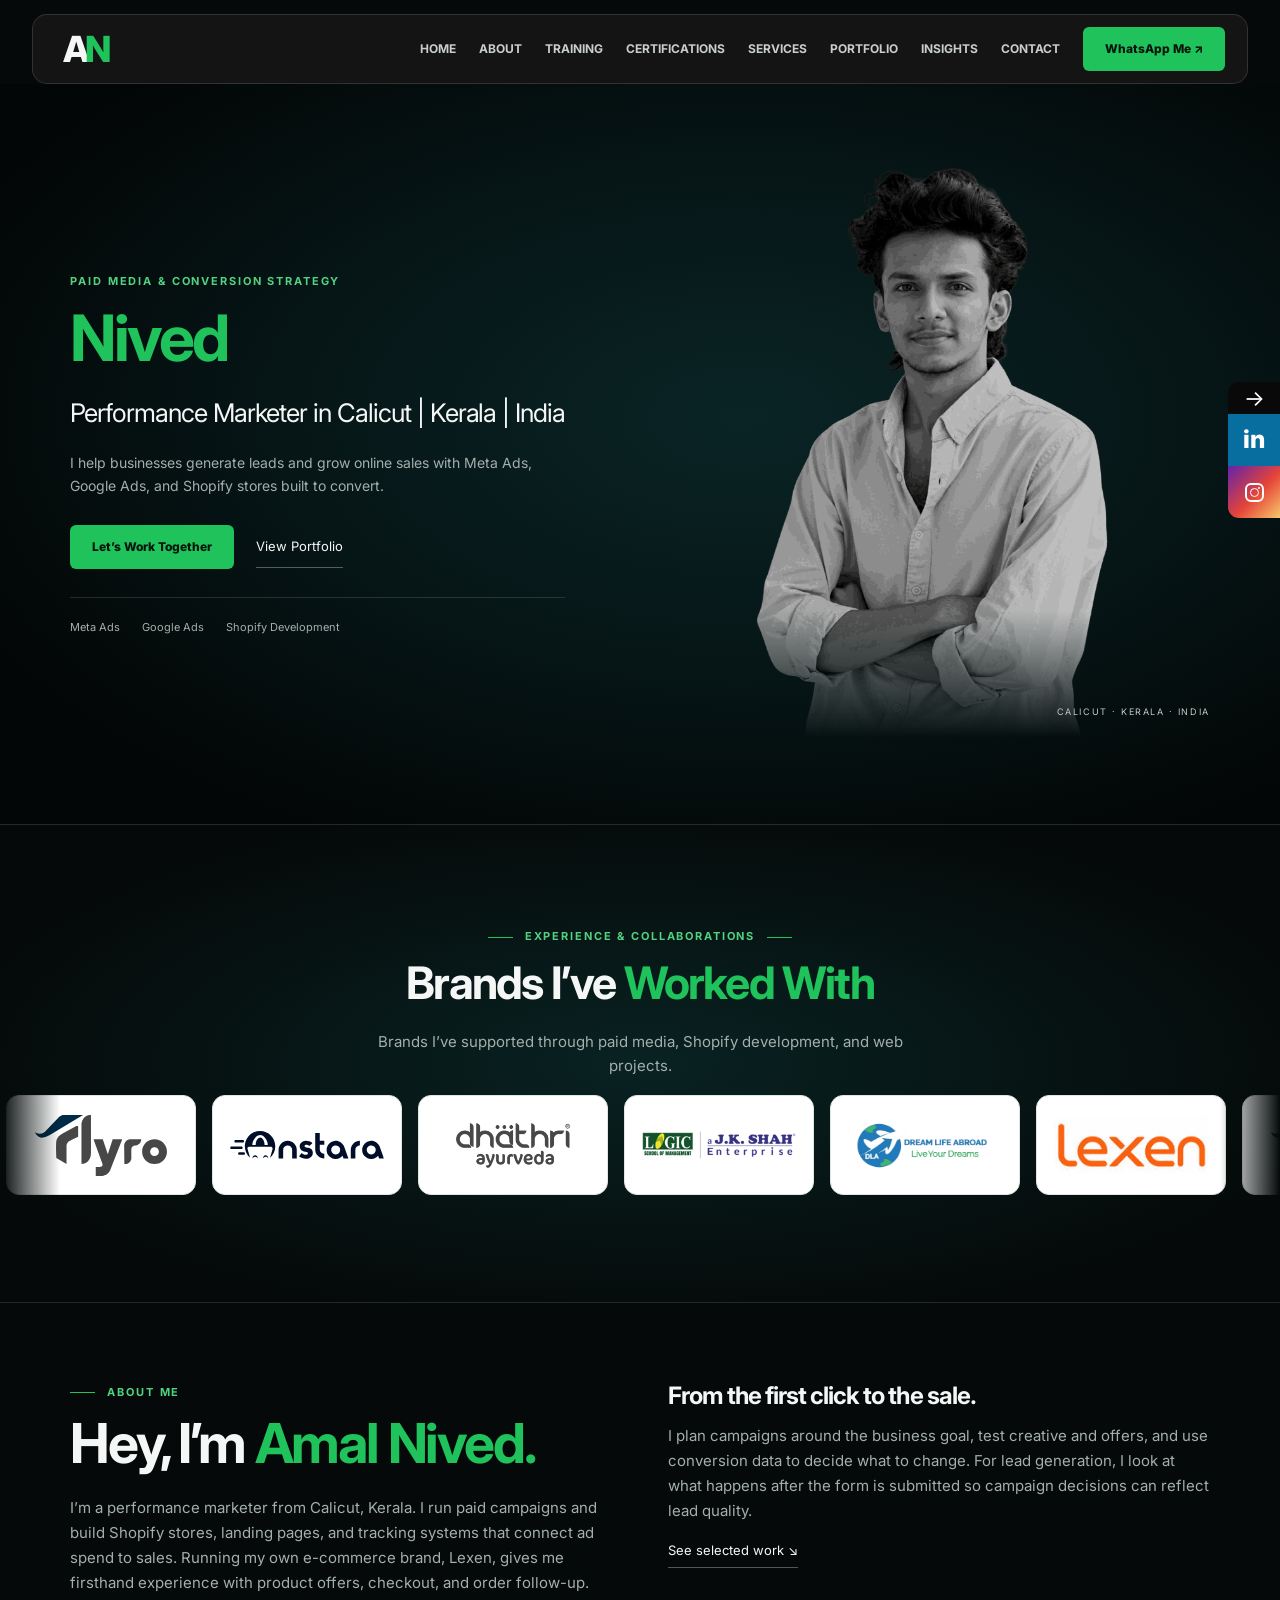
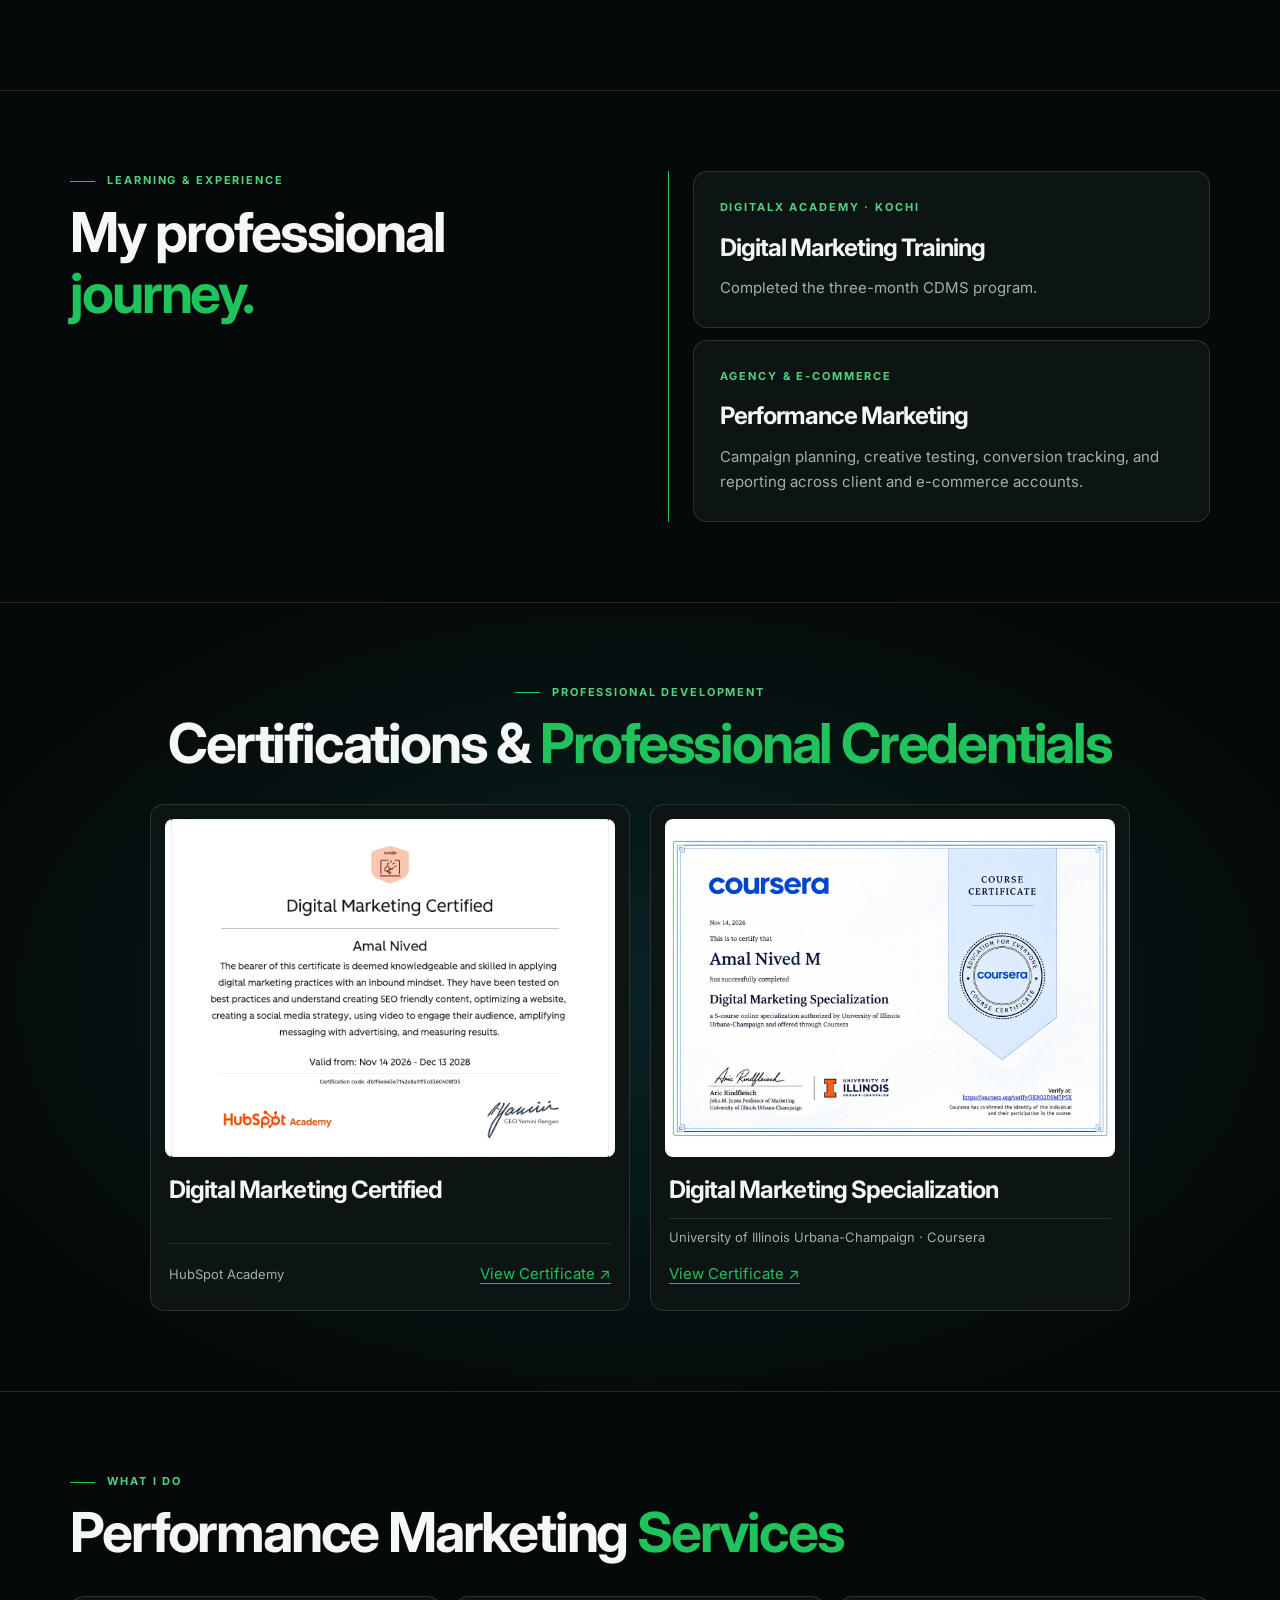
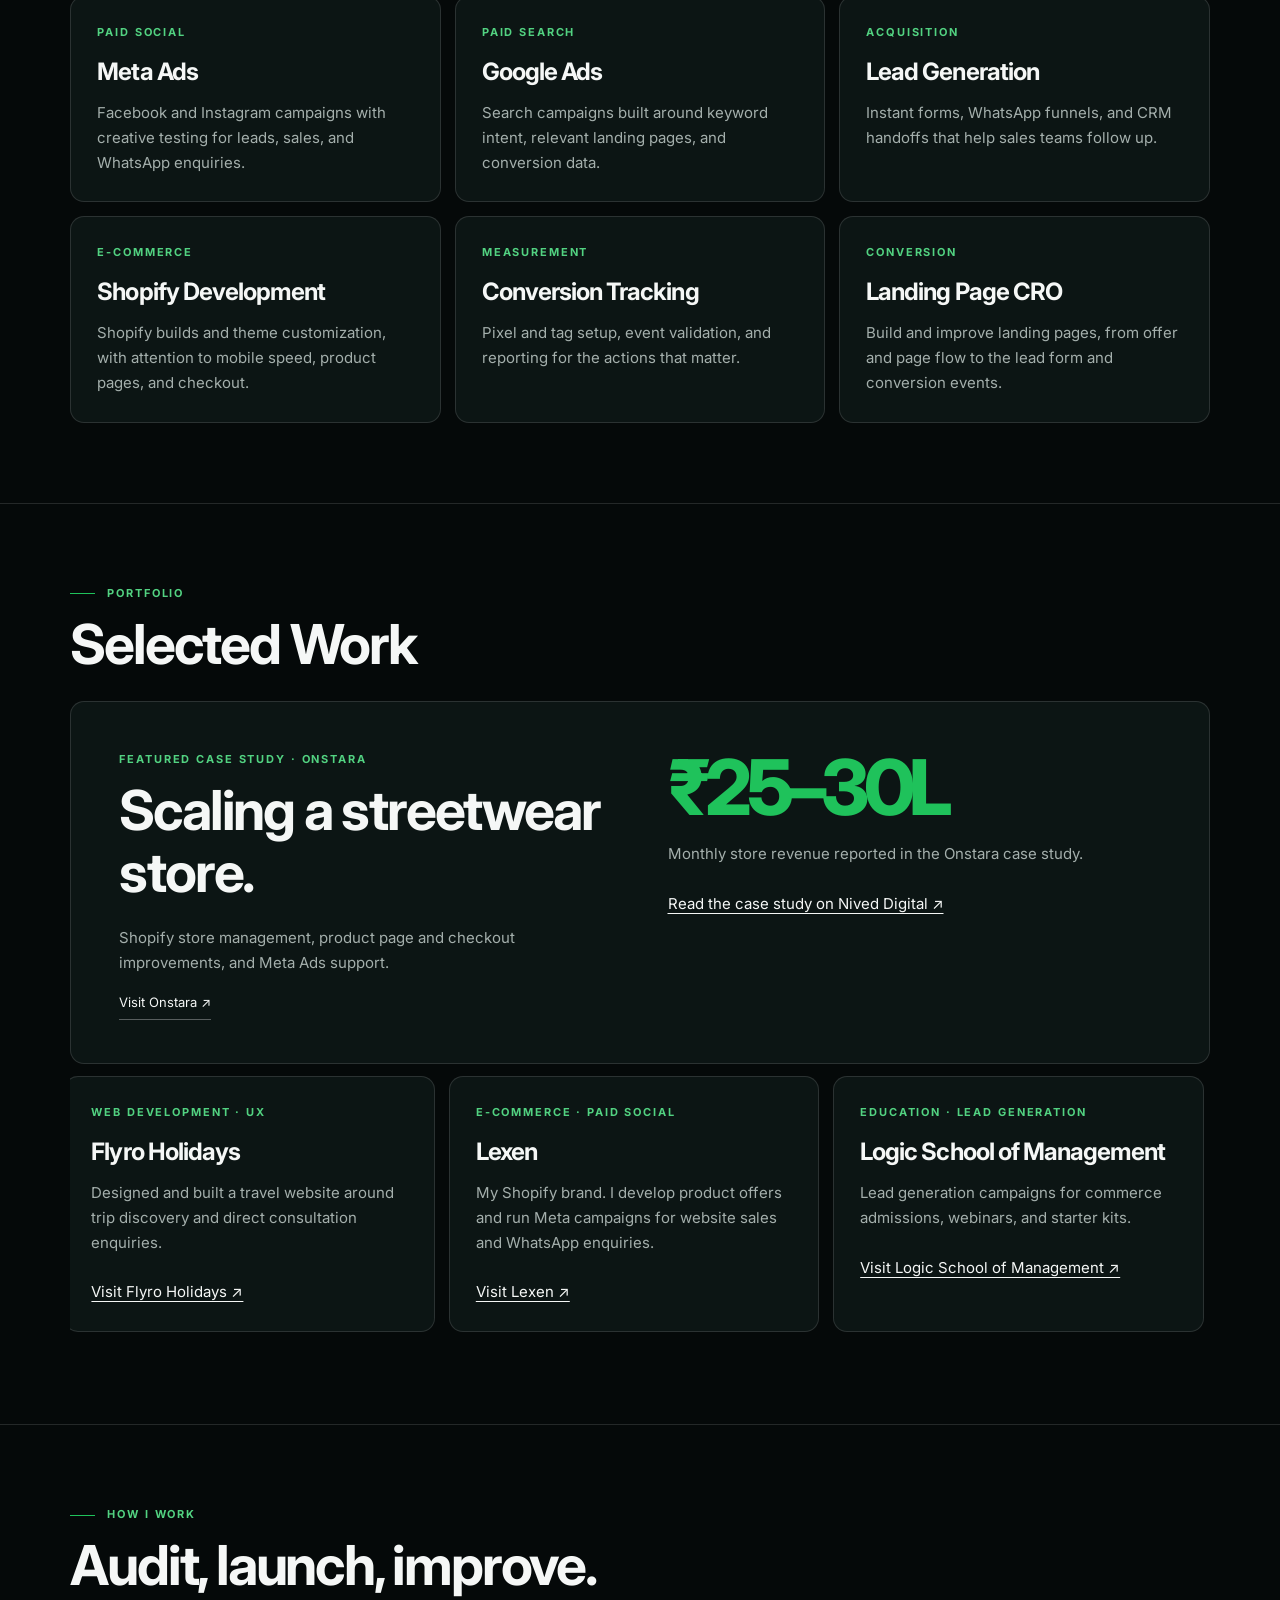
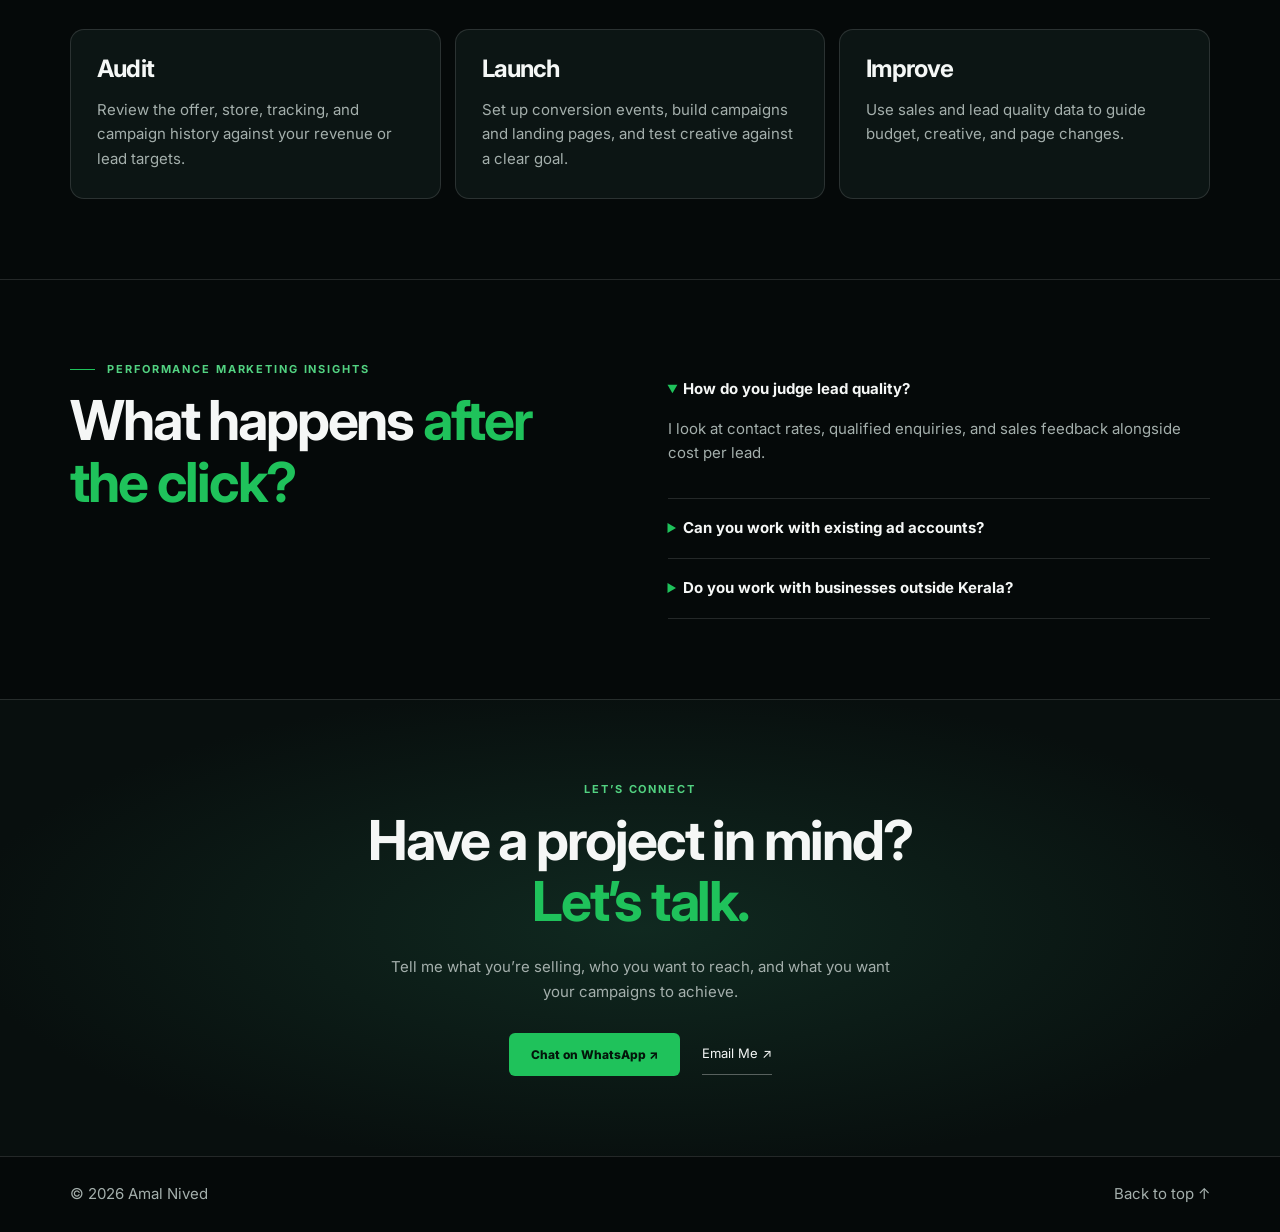
==== commit f9ef5433: "Publish HubSpot and Coursera certifications" ====
--- a/index.html
+++ b/index.html
@@ -77,9 +77,18 @@
 .social-rail{bottom:calc(12px + env(safe-area-inset-bottom,0px))}
 }
 .project-prev-mobile{display:none}\n@media(max-width:580px){.project-prev-desktop{display:none}.project-prev-mobile{display:inline-block;transform:scaleX(-1)}}\n#portfolio .feature + .project-track{margin-top:clamp(32px,4.7vw,56px)}
+#certifications{text-align:center;background:radial-gradient(ellipse at center,#092222,#050909 80%)}
+.credential-grid{display:grid;grid-template-columns:repeat(2,minmax(0,1fr));gap:20px;max-width:980px;margin:30px auto 0;text-align:left}
+.credential-card{display:flex;flex-direction:column;padding:14px}
+.credential-card img{display:block;width:100%;height:auto;aspect-ratio:4/3;object-fit:contain;background:#fff;border-radius:8px}
+.credential-card h3{margin:20px 4px 14px}
+.credential-meta{display:flex;flex-wrap:wrap;align-items:center;justify-content:space-between;gap:4px 16px;margin: auto 4px 0;padding-top:8px;border-top:1px solid var(--line)}
+.credential-meta p{margin:0;font-size:13px}
+.credential-meta a{display:inline-flex;align-items:center;min-height:44px;margin:0;color:var(--green)}
+@media(max-width:580px){.credential-grid{grid-template-columns:1fr}}
 </style><link rel="icon" type="image/png" sizes="64x64" href="./favicon-an.png">
 </head>
-<body id="home"><header><a class="logo" href="#home" aria-label="Amal Nived home">A<span>N</span></a><button class="menu" aria-expanded="false" aria-controls="nav">Menu</button><nav id="nav" aria-label="Main navigation"><a href="#home">Home</a><a href="#about">About</a><a href="#training">Training</a><a href="#services">Services</a><a href="#portfolio">Portfolio</a><a href="#insights">Insights</a><a href="#contact">Contact</a><a class="button" href="https://wa.me/918590101541">WhatsApp Me ↗</a></nav></header>
+<body id="home"><header><a class="logo" href="#home" aria-label="Amal Nived home">A<span>N</span></a><button class="menu" aria-expanded="false" aria-controls="nav">Menu</button><nav id="nav" aria-label="Main navigation"><a href="#home">Home</a><a href="#about">About</a><a href="#training">Training</a><a href="#certifications">Certifications</a><a href="#services">Services</a><a href="#portfolio">Portfolio</a><a href="#insights">Insights</a><a href="#contact">Contact</a><a class="button" href="https://wa.me/918590101541">WhatsApp Me ↗</a></nav></header>
 <main><section class="hero"><div class="wrap"><div><div class="eyebrow">Paid Media &amp; Conversion Strategy</div><h1><strong>Nived</strong></h1><p class="role">Performance Marketer in Calicut | Kerala | India</p><p class="intro">I help businesses generate leads and grow online sales with Meta Ads, Google Ads, and Shopify stores built to convert.</p><div class="actions"><a class="button" href="https://wa.me/918590101541">Let’s Work Together</a><a class="secondary" href="#portfolio">View Portfolio</a></div><div class="tags"><span>Meta Ads</span><span>Google Ads</span><span>Shopify Development</span></div></div><figure class="portrait"><img src="portrait.png" alt="Black-and-white portrait of Amal Nived"><figcaption>CALICUT · KERALA · INDIA</figcaption></figure></div></section>
 <aside class="social-rail" aria-label="Social profiles">
 <button class="social-toggle" type="button" aria-expanded="true" aria-controls="social-links" aria-label="Hide social links"><span aria-hidden="true">→</span></button>
@@ -92,6 +101,7 @@
 <section class="section" id="about"><div class="wrap split"><div><div class="eyebrow rule">About Me</div><h2>Hey, I’m <strong>Amal Nived.</strong></h2><p>I’m a performance marketer from Calicut, Kerala. I run paid campaigns and build Shopify stores, landing pages, and tracking systems that connect ad spend to sales. Running my own e-commerce brand, Lexen, gives me firsthand experience with product offers, checkout, and order follow-up.</p></div><div><h3>From the first click to the sale.</h3><p>I plan campaigns around the business goal, test creative and offers, and use conversion data to decide what to change. For lead generation, I look at what happens after the form is submitted so campaign decisions can reflect lead quality.</p><a class="secondary" href="#portfolio">See selected work ↘</a></div></div></section>
 
 <section class="section" id="training"><div class="wrap split"><div><div class="eyebrow rule">Learning &amp; Experience</div><h2>My professional <strong>journey.</strong></h2></div><div class="timeline"><article class="card"><div class="eyebrow">DigitalX Academy · Kochi</div><h3>Digital Marketing Training</h3><p>Completed the three-month CDMS program.</p></article><article class="card"><div class="eyebrow">Agency &amp; E-commerce</div><h3>Performance Marketing</h3><p>Campaign planning, creative testing, conversion tracking, and reporting across client and e-commerce accounts.</p></article></div></div></section>
+<section class="section" id="certifications"><div class="wrap"><div class="eyebrow rule">Professional Development</div><h2>Certifications &amp; <strong>Professional Credentials</strong></h2><div class="credential-grid"><article class="card credential-card"><img src="hubspot-certificate.webp" alt="Digital Marketing Certified certificate" loading="lazy" width="1200" height="900"><h3>Digital Marketing Certified</h3><div class="credential-meta"><p>HubSpot Academy</p><a class="project-link" href="hubspot-certificate.webp" target="_blank" rel="noopener" aria-label="View Digital Marketing Certified certificate">View Certificate ↗</a></div></article><article class="card credential-card"><img src="coursera-certificate.webp" alt="Digital Marketing Specialization certificate" loading="lazy" width="1200" height="900"><h3>Digital Marketing Specialization</h3><div class="credential-meta"><p>University of Illinois Urbana-Champaign · Coursera</p><a class="project-link" href="coursera-certificate.webp" target="_blank" rel="noopener" aria-label="View Digital Marketing Specialization certificate">View Certificate ↗</a></div></article></div></div></section>
 <section class="section" id="services"><div class="wrap"><div class="eyebrow rule">What I Do</div><h2>Performance Marketing <strong>Services</strong></h2><div class="cards">
 <article class="card"><span class="eyebrow">Paid Social</span><h3>Meta Ads</h3><p>Facebook and Instagram campaigns with creative testing for leads, sales, and WhatsApp enquiries.</p></article>
 <article class="card"><span class="eyebrow">Paid Search</span><h3>Google Ads</h3><p>Search campaigns built around keyword intent, relevant landing pages, and conversion data.</p></article>
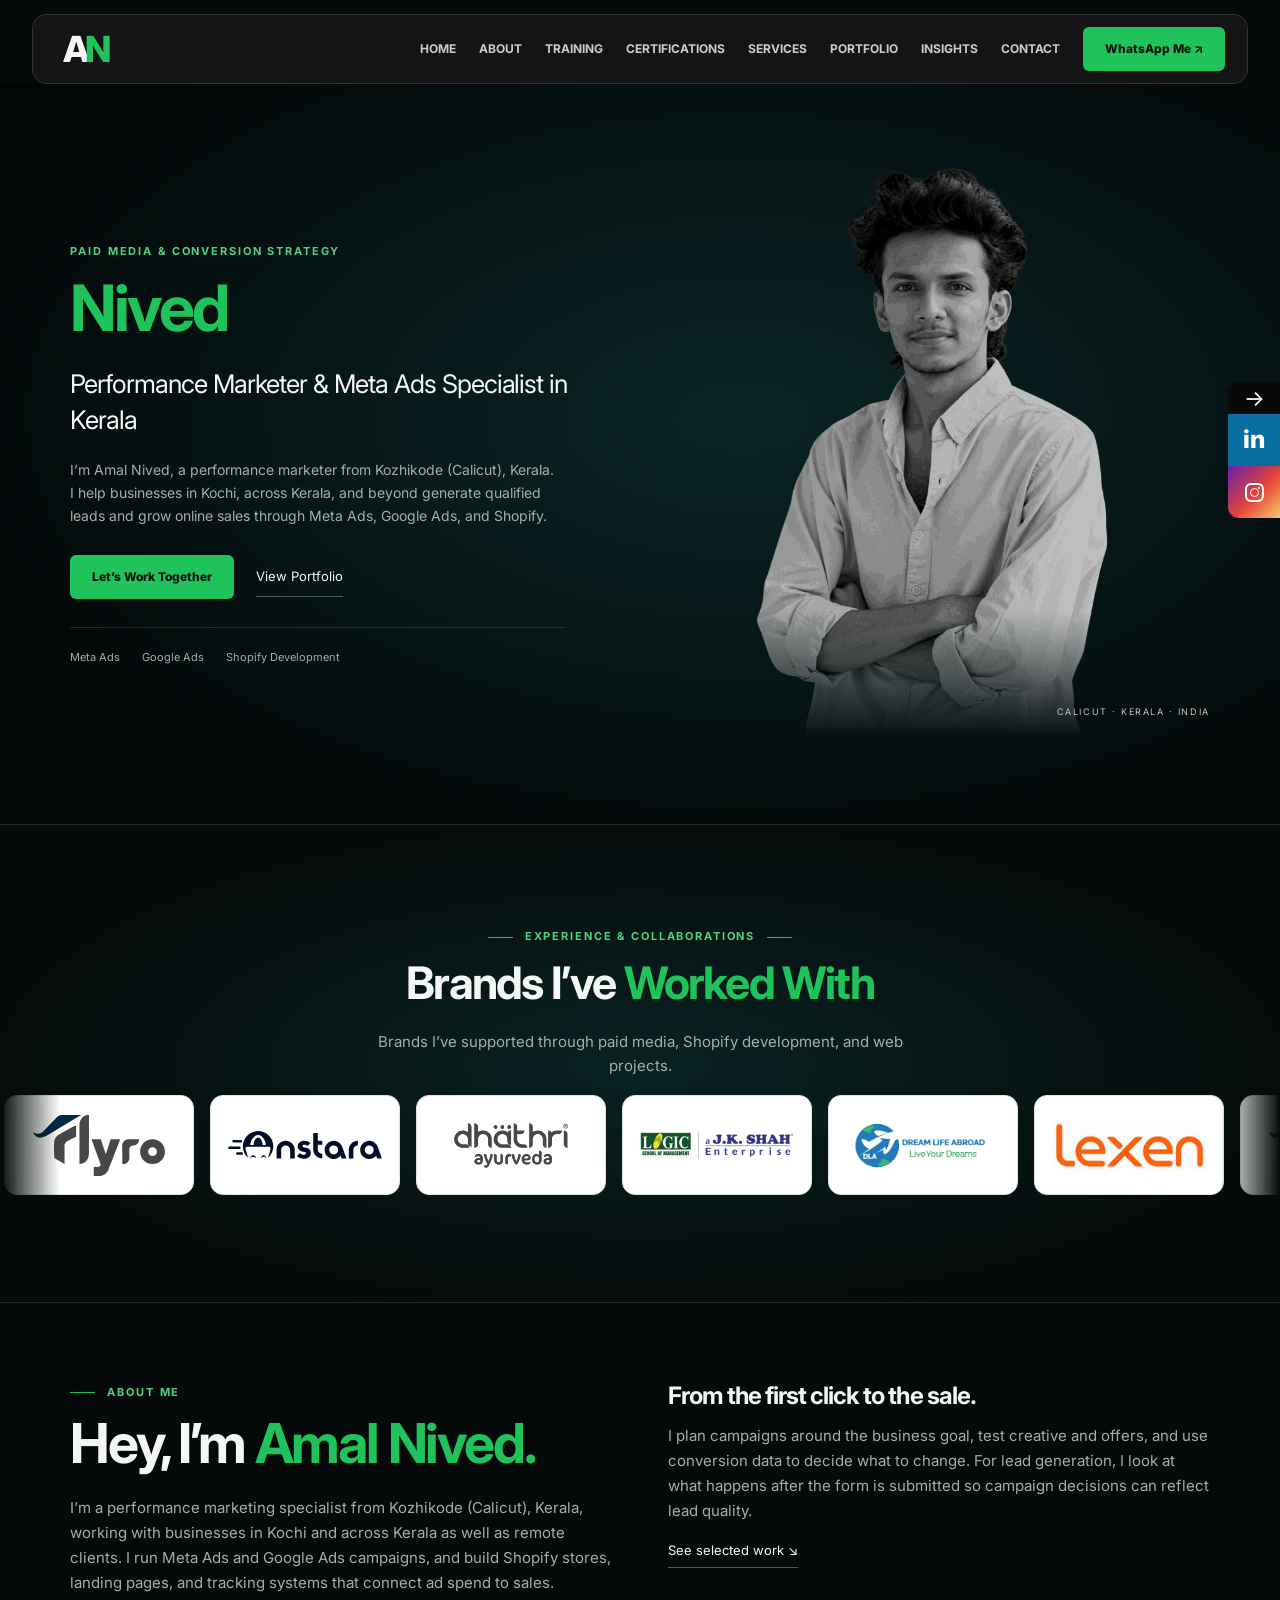
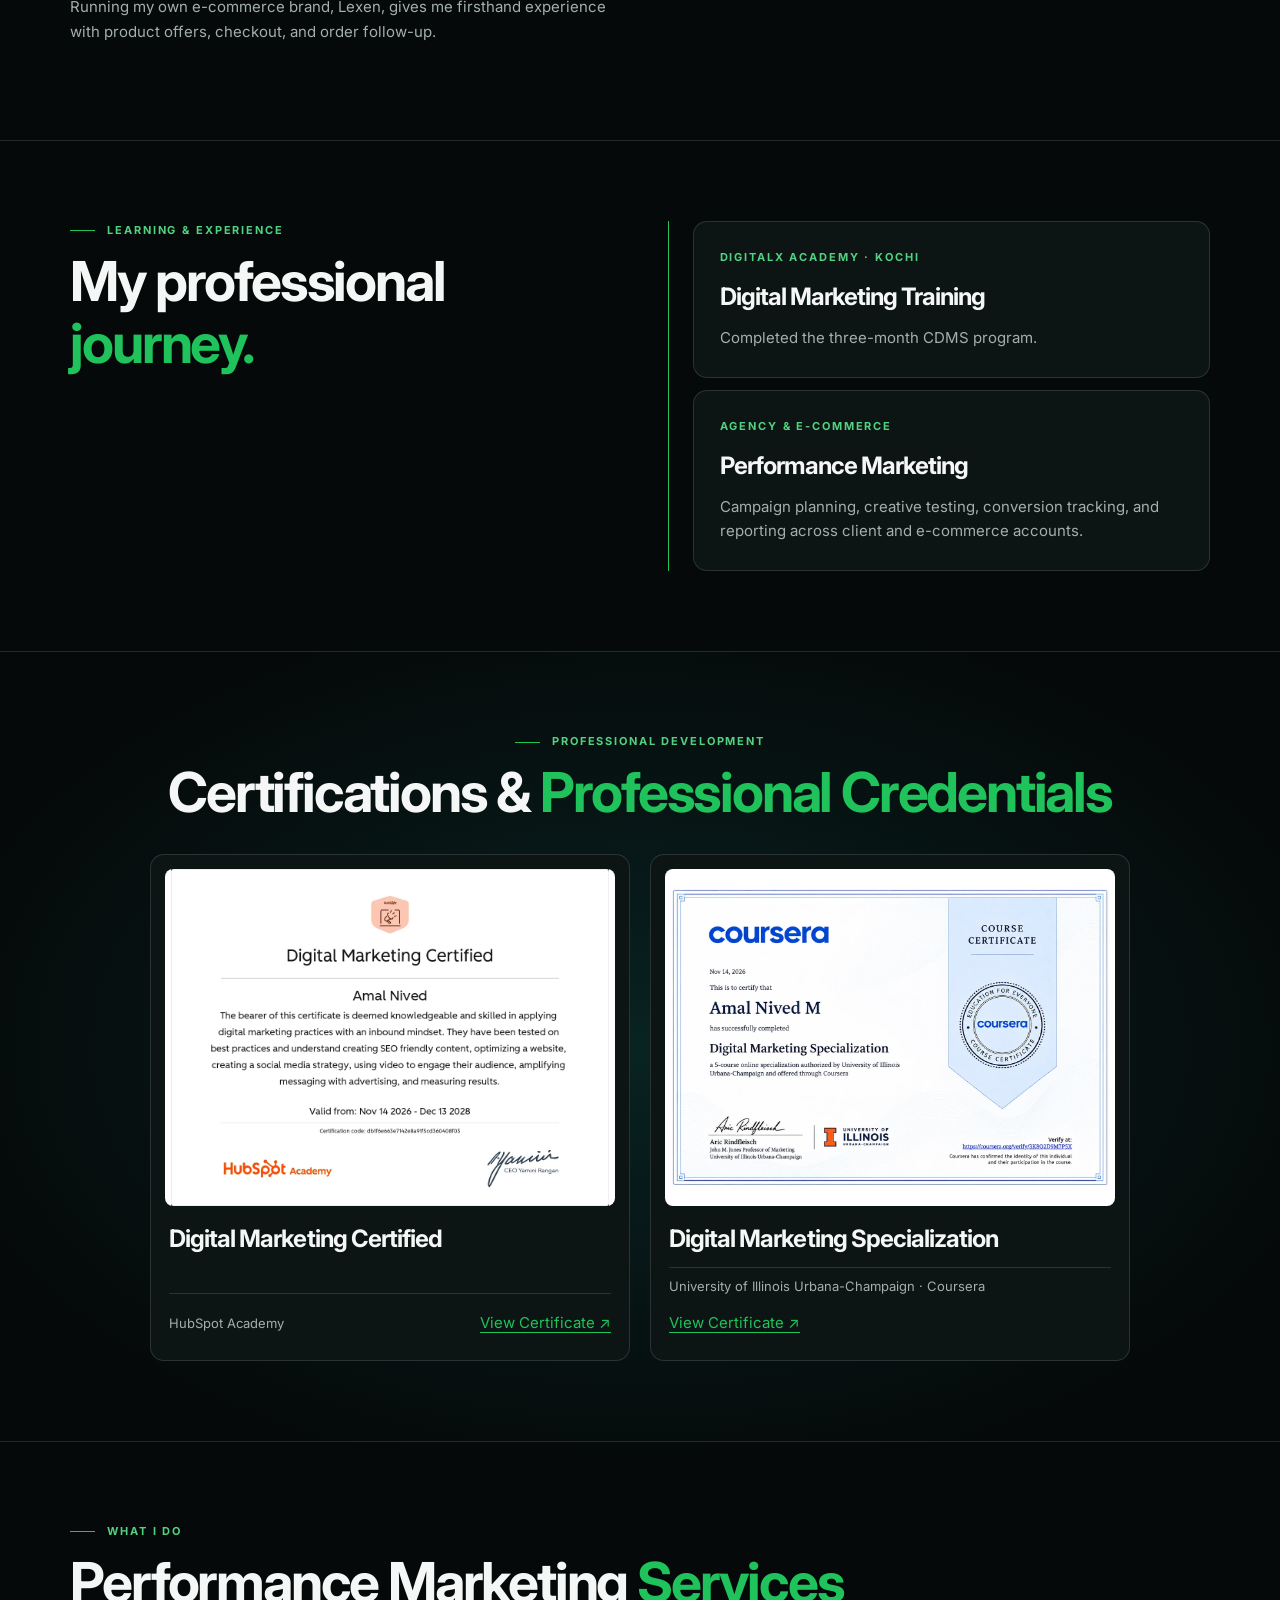
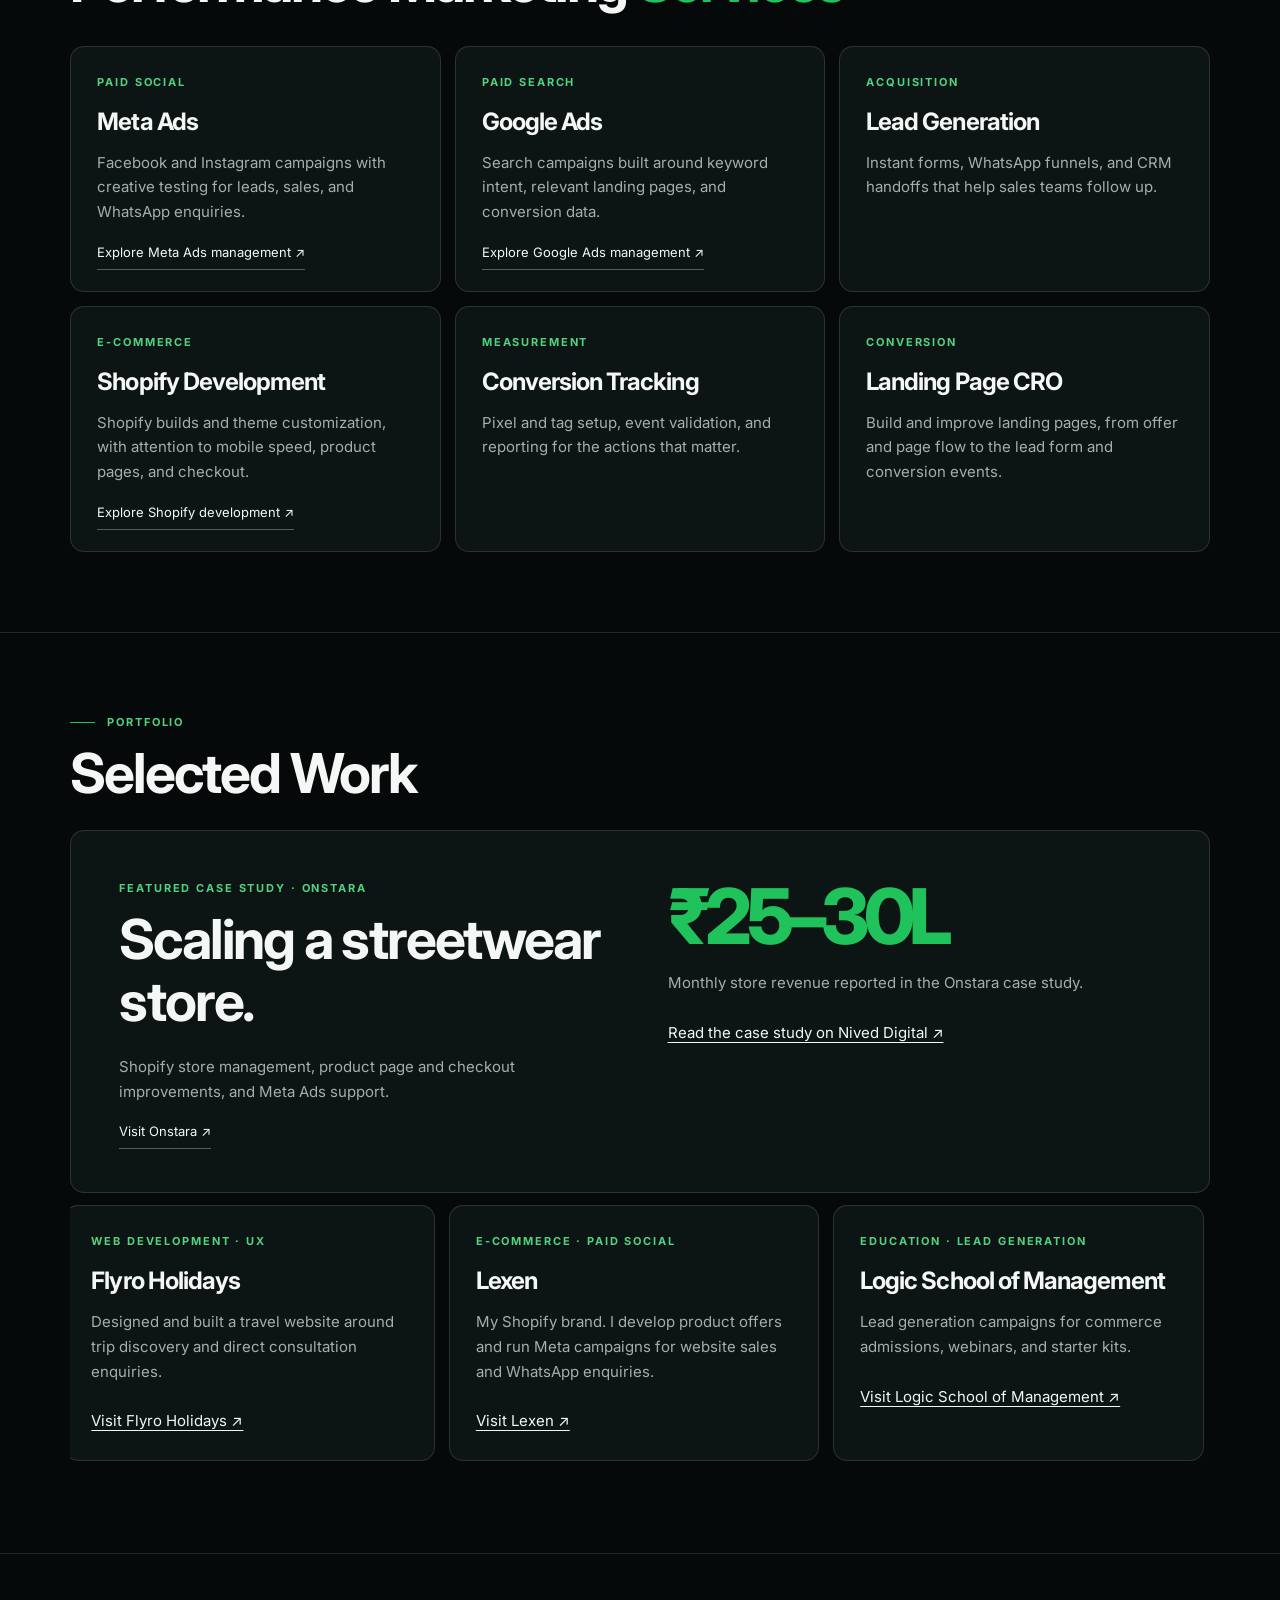
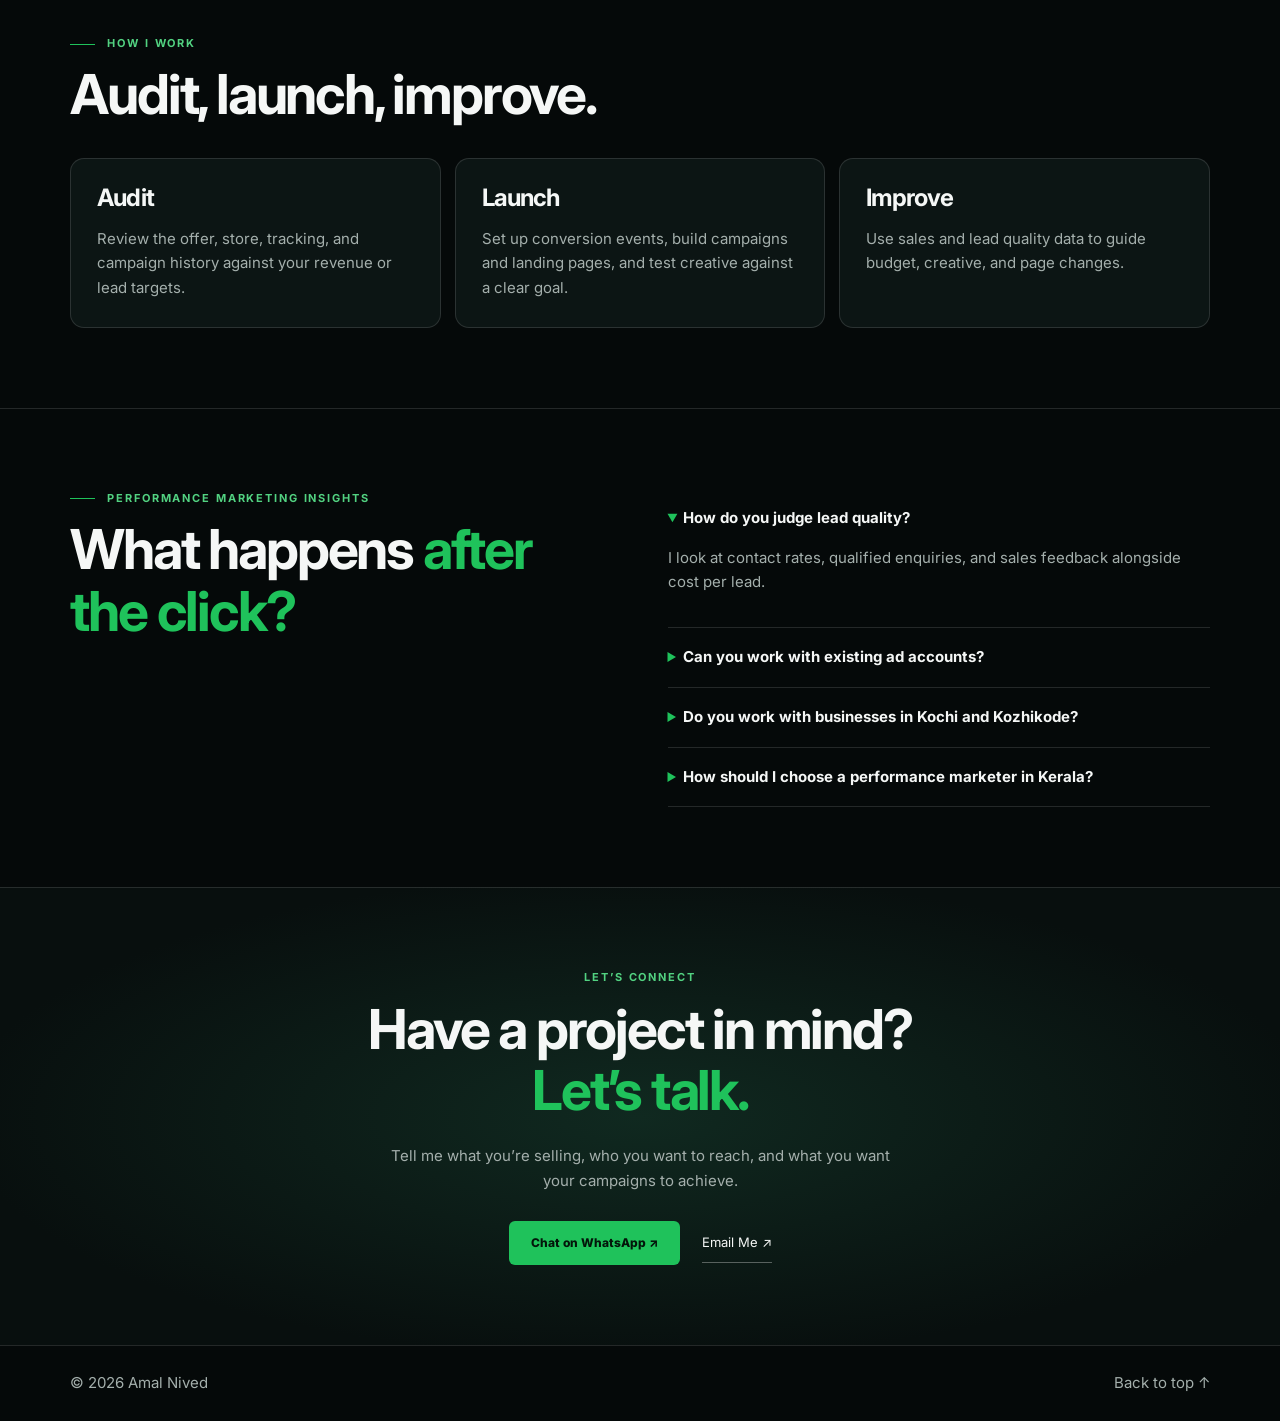
==== commit dbdee9db: "SEO: improve Kerala performance marketer relevance and link service pages" ====
--- a/index.html
+++ b/index.html
@@ -1,5 +1,14 @@
 <!doctype html>
-<html lang="en"><head><meta charset="utf-8"><meta name="viewport" content="width=device-width,initial-scale=1"><title>Amal Nived | Performance Marketer</title><meta name="description" content="Amal Nived, performance marketer in Kerala. Meta Ads, Google Ads, Shopify development, and conversion optimization.">
+<html lang="en"><head><meta charset="utf-8"><meta name="viewport" content="width=device-width,initial-scale=1"><title>Amal Nived | Performance Marketing Specialist in Kerala</title>
+<meta name="description" content="Amal Nived is a performance marketing specialist in Calicut, Kerala, helping businesses grow with Meta Ads, Google Ads, lead generation, and Shopify.">
+<link rel="canonical" href="https://niveddigital.com/">
+<meta name="robots" content="index,follow,max-image-preview:large">
+<meta property="og:type" content="website">
+<meta property="og:url" content="https://niveddigital.com/">
+<meta property="og:title" content="Amal Nived | Performance Marketing Specialist in Kerala">
+<meta property="og:description" content="Amal Nived is a performance marketing specialist in Calicut, Kerala, helping businesses grow with Meta Ads, Google Ads, lead generation, and Shopify.">
+<meta name="twitter:card" content="summary">
+<script type="application/ld+json">{"@context":"https://schema.org","@graph":[{"@type":"Person","@id":"https://niveddigital.com/#person","name":"Amal Nived","alternateName":"Nived","url":"https://niveddigital.com/","jobTitle":"Performance Marketing Specialist","knowsAbout":["Meta Ads","Google Ads","Lead Generation","Shopify Development","Conversion Tracking"],"homeLocation":{"@type":"Place","name":"Calicut, Kerala, India"},"sameAs":["https://www.linkedin.com/in/amalnived/"]},{"@type":"WebSite","@id":"https://niveddigital.com/#website","url":"https://niveddigital.com/","name":"Amal Nived — Performance Marketing Specialist","publisher":{"@id":"https://niveddigital.com/#person"},"inLanguage":"en"}]}</script>
 <link rel="stylesheet" href="https://fonts.googleapis.com/css2?family=Inter:wght@400;500;600;700;800&display=swap">
 <style>
 :root{color-scheme:dark;--bg:#050909;--ink:#f5f7f6;--muted:#a4afac;--green:#1fc25b;--line:#ffffff20}*{box-sizing:border-box}html{scroll-behavior:smooth;scroll-padding-top:110px}body{margin:0;background:var(--bg);color:var(--ink);font:15px/1.65 Inter,Arial,sans-serif}a{color:inherit;text-decoration:none}a:hover{color:var(--green)}p{color:var(--muted)}header{position:sticky;z-index:3;top:14px;margin:14px 2.5vw 0;min-height:70px;padding:9px 22px 9px 30px;border:1px solid var(--line);border-radius:15px;background:#151515f5;display:flex;align-items:center;justify-content:space-between;gap:25px}.logo{font-weight:800;font-size:36px;letter-spacing:-.14em;line-height:1;padding-right:8px}.logo span,strong{color:var(--green)}nav{display:flex;align-items:center;gap:23px;font-size:12px;font-weight:700;text-transform:uppercase;color:#c8cecb}.button{display:inline-flex;align-items:center;justify-content:center;padding:12px 22px;background:var(--green);border-radius:6px;color:#03150a;font-weight:800;font-size:12px;text-transform:none}.button:hover{background:#6ce894;color:#03150a}.wrap{width:min(1180px,89%);margin:auto}.hero{background:radial-gradient(ellipse at 58% 45%,#0a2425 0%,#061516 45%,#030606 81%)}.hero .wrap{display:grid;grid-template-columns:1fr 1fr;align-items:center;min-height:740px;gap:36px;padding-block:48px}.eyebrow{font-size:11px;color:#52d281;text-transform:uppercase;letter-spacing:.17em;font-weight:700}.eyebrow.rule:before{content:"";display:inline-block;background:var(--green);width:25px;height:1px;vertical-align:middle;margin-right:12px}h1,h2,h3{line-height:1.12;margin:0;letter-spacing:-.04em}h1{font-size:clamp(50px,5vw,76px);margin:12px 0 22px}h2{font-size:clamp(34px,4.3vw,61px);margin:12px 0 22px}h3{font-size:24px}.role{color:var(--ink);font-size:clamp(20px,2vw,28px);line-height:1.4;margin:0 0 20px;letter-spacing:-.04em}.intro{max-width:485px;font-size:14px}.actions{display:flex;flex-wrap:wrap;gap:22px;align-items:center;margin:28px 0}.secondary{font-size:13px;border-bottom:1px solid #ffffff50;padding:9px 0}.tags{max-width:495px;border-top:1px solid var(--line);padding-top:20px;display:flex;flex-wrap:wrap;gap:22px;color:var(--muted);font-size:11px}.portrait{position:relative;margin:0;height:580px;display:flex;align-items:end;justify-content:center}.portrait img{width:100%;height:100%;object-fit:contain;object-position:center bottom;filter:brightness(.76) contrast(1.15);mask-image:linear-gradient(black 77%,transparent 99%)}figcaption{position:absolute;bottom:24px;right:0;color:#c0cbc5;font-size:9px;letter-spacing:.17em}.social{position:fixed;right:0;top:47%;z-index:2;background:#121918;border-radius:10px 0 0 10px;padding:12px 9px;color:var(--green);font-size:12px;font-weight:700;writing-mode:vertical-rl}.section{padding-block:80px;border-top:1px solid var(--line)}.split{display:grid;grid-template-columns:1fr 1fr;gap:55px}.cards{display:grid;grid-template-columns:repeat(3,1fr);gap:14px;margin-top:32px}.card{border:1px solid var(--line);background:#0c1514;border-radius:14px;padding:26px}.card .eyebrow{display:block;margin-bottom:18px}.card p:last-child{margin-bottom:0}.brands{display:flex;flex-wrap:wrap;gap:12px;margin-top:26px}.brands span{border:1px solid var(--line);border-radius:8px;padding:13px 18px;color:#d0d8d4;font-weight:700}.timeline{border-left:1px solid var(--green);padding-left:24px;display:grid;gap:12px}.band{background:radial-gradient(ellipse at center,#102920,#080f0e 75%);text-align:center}.band p{max-width:520px;margin:0 auto 24px}details{border-bottom:1px solid var(--line);padding:17px 0}summary{cursor:pointer;font-weight:700}summary::marker{color:var(--green)}footer{border-top:1px solid var(--line);padding:25px 0;color:var(--muted)}footer .wrap{display:flex;justify-content:space-between;gap:20px}.menu{display:none}
@@ -89,7 +98,7 @@
 </style><link rel="icon" type="image/png" sizes="64x64" href="./favicon-an.png">
 </head>
 <body id="home"><header><a class="logo" href="#home" aria-label="Amal Nived home">A<span>N</span></a><button class="menu" aria-expanded="false" aria-controls="nav">Menu</button><nav id="nav" aria-label="Main navigation"><a href="#home">Home</a><a href="#about">About</a><a href="#training">Training</a><a href="#certifications">Certifications</a><a href="#services">Services</a><a href="#portfolio">Portfolio</a><a href="#insights">Insights</a><a href="#contact">Contact</a><a class="button" href="https://wa.me/918590101541">WhatsApp Me ↗</a></nav></header>
-<main><section class="hero"><div class="wrap"><div><div class="eyebrow">Paid Media &amp; Conversion Strategy</div><h1><strong>Nived</strong></h1><p class="role">Performance Marketer in Calicut | Kerala | India</p><p class="intro">I help businesses generate leads and grow online sales with Meta Ads, Google Ads, and Shopify stores built to convert.</p><div class="actions"><a class="button" href="https://wa.me/918590101541">Let’s Work Together</a><a class="secondary" href="#portfolio">View Portfolio</a></div><div class="tags"><span>Meta Ads</span><span>Google Ads</span><span>Shopify Development</span></div></div><figure class="portrait"><img src="portrait.png" alt="Black-and-white portrait of Amal Nived"><figcaption>CALICUT · KERALA · INDIA</figcaption></figure></div></section>
+<main><section class="hero"><div class="wrap"><div><div class="eyebrow">Paid Media &amp; Conversion Strategy</div><h1><strong>Nived</strong></h1><p class="role">Performance Marketer &amp; Meta Ads Specialist in Kerala</p><p class="intro">I’m Amal Nived, a performance marketer from Kozhikode (Calicut), Kerala. I help businesses in Kochi, across Kerala, and beyond generate qualified leads and grow online sales through Meta Ads, Google Ads, and Shopify.</p><div class="actions"><a class="button" href="https://wa.me/918590101541">Let’s Work Together</a><a class="secondary" href="#portfolio">View Portfolio</a></div><div class="tags"><span>Meta Ads</span><span>Google Ads</span><span>Shopify Development</span></div></div><figure class="portrait"><img src="portrait.png" alt="Black-and-white portrait of Amal Nived"><figcaption>CALICUT · KERALA · INDIA</figcaption></figure></div></section>
 <aside class="social-rail" aria-label="Social profiles">
 <button class="social-toggle" type="button" aria-expanded="true" aria-controls="social-links" aria-label="Hide social links"><span aria-hidden="true">→</span></button>
 <div id="social-links">
@@ -98,15 +107,15 @@
 </div>
 </aside>
 <section class="section" id="brands"><div class="wrap"><div class="eyebrow rule">Experience &amp; Collaborations</div><h2>Brands I’ve <strong>Worked With</strong></h2><p>Brands I’ve supported through paid media, Shopify development, and web projects.</p></div><div class="brands" id="brand-track" role="region" aria-label="Brand links" tabindex="0"><a class="brand-flyro" href="https://flyroholidays.com/"><img src="flyro-logo.svg" width="55" height="26" alt=""><span class="brand-label">Flyro Holidays</span></a><a class="brand-flyro" href="https://onstara.in/"><img class="brand-logo onstara" src="onstara.svg" width="55" height="26" alt=""><span class="brand-label">Onstara</span></a><a class="brand-flyro" href="https://dhathriayurveda.in/"><img class="brand-logo dhathri" src="dhathri.png" width="55" height="26" alt=""><span class="brand-label">Dhathri Ayurveda</span></a><a class="brand-flyro" href="https://www.logiceducation.org/"><img class="brand-logo logic" src="logic.png" width="55" height="26" alt=""><span class="brand-label">Logic School of Management</span></a><a class="brand-flyro" href="https://dreamlife-abroad.com/"><img class="brand-logo dream-life" src="dream-life.png" width="72" height="34" alt=""><span class="brand-label">Dream Life Abroad</span></a><a class="brand-flyro" href="https://lexen.in/"><img class="brand-logo" src="lexen-logo.jpg" width="55" height="26" alt=""><span class="brand-label">Lexen</span></a></div></section>
-<section class="section" id="about"><div class="wrap split"><div><div class="eyebrow rule">About Me</div><h2>Hey, I’m <strong>Amal Nived.</strong></h2><p>I’m a performance marketer from Calicut, Kerala. I run paid campaigns and build Shopify stores, landing pages, and tracking systems that connect ad spend to sales. Running my own e-commerce brand, Lexen, gives me firsthand experience with product offers, checkout, and order follow-up.</p></div><div><h3>From the first click to the sale.</h3><p>I plan campaigns around the business goal, test creative and offers, and use conversion data to decide what to change. For lead generation, I look at what happens after the form is submitted so campaign decisions can reflect lead quality.</p><a class="secondary" href="#portfolio">See selected work ↘</a></div></div></section>
+<section class="section" id="about"><div class="wrap split"><div><div class="eyebrow rule">About Me</div><h2>Hey, I’m <strong>Amal Nived.</strong></h2><p>I’m a performance marketing specialist from Kozhikode (Calicut), Kerala, working with businesses in Kochi and across Kerala as well as remote clients. I run Meta Ads and Google Ads campaigns, and build Shopify stores, landing pages, and tracking systems that connect ad spend to sales. Running my own e-commerce brand, Lexen, gives me firsthand experience with product offers, checkout, and order follow-up.</p></div><div><h3>From the first click to the sale.</h3><p>I plan campaigns around the business goal, test creative and offers, and use conversion data to decide what to change. For lead generation, I look at what happens after the form is submitted so campaign decisions can reflect lead quality.</p><a class="secondary" href="#portfolio">See selected work ↘</a></div></div></section>
 
 <section class="section" id="training"><div class="wrap split"><div><div class="eyebrow rule">Learning &amp; Experience</div><h2>My professional <strong>journey.</strong></h2></div><div class="timeline"><article class="card"><div class="eyebrow">DigitalX Academy · Kochi</div><h3>Digital Marketing Training</h3><p>Completed the three-month CDMS program.</p></article><article class="card"><div class="eyebrow">Agency &amp; E-commerce</div><h3>Performance Marketing</h3><p>Campaign planning, creative testing, conversion tracking, and reporting across client and e-commerce accounts.</p></article></div></div></section>
 <section class="section" id="certifications"><div class="wrap"><div class="eyebrow rule">Professional Development</div><h2>Certifications &amp; <strong>Professional Credentials</strong></h2><div class="credential-grid"><article class="card credential-card"><img src="hubspot-certificate.webp" alt="Digital Marketing Certified certificate" loading="lazy" width="1200" height="900"><h3>Digital Marketing Certified</h3><div class="credential-meta"><p>HubSpot Academy</p><a class="project-link" href="hubspot-certificate.webp" target="_blank" rel="noopener" aria-label="View Digital Marketing Certified certificate">View Certificate ↗</a></div></article><article class="card credential-card"><img src="coursera-certificate.webp" alt="Digital Marketing Specialization certificate" loading="lazy" width="1200" height="900"><h3>Digital Marketing Specialization</h3><div class="credential-meta"><p>University of Illinois Urbana-Champaign · Coursera</p><a class="project-link" href="coursera-certificate.webp" target="_blank" rel="noopener" aria-label="View Digital Marketing Specialization certificate">View Certificate ↗</a></div></article></div></div></section>
 <section class="section" id="services"><div class="wrap"><div class="eyebrow rule">What I Do</div><h2>Performance Marketing <strong>Services</strong></h2><div class="cards">
-<article class="card"><span class="eyebrow">Paid Social</span><h3>Meta Ads</h3><p>Facebook and Instagram campaigns with creative testing for leads, sales, and WhatsApp enquiries.</p></article>
-<article class="card"><span class="eyebrow">Paid Search</span><h3>Google Ads</h3><p>Search campaigns built around keyword intent, relevant landing pages, and conversion data.</p></article>
+<article class="card"><span class="eyebrow">Paid Social</span><h3>Meta Ads</h3><p>Facebook and Instagram campaigns with creative testing for leads, sales, and WhatsApp enquiries.</p><a class="secondary" href="/services/meta-ads-management/">Explore Meta Ads management ↗</a></article>
+<article class="card"><span class="eyebrow">Paid Search</span><h3>Google Ads</h3><p>Search campaigns built around keyword intent, relevant landing pages, and conversion data.</p><a class="secondary" href="/services/google-ads-management/">Explore Google Ads management ↗</a></article>
 <article class="card"><span class="eyebrow">Acquisition</span><h3>Lead Generation</h3><p>Instant forms, WhatsApp funnels, and CRM handoffs that help sales teams follow up.</p></article>
-<article class="card"><span class="eyebrow">E-commerce</span><h3>Shopify Development</h3><p>Shopify builds and theme customization, with attention to mobile speed, product pages, and checkout.</p></article>
+<article class="card"><span class="eyebrow">E-commerce</span><h3>Shopify Development</h3><p>Shopify builds and theme customization, with attention to mobile speed, product pages, and checkout.</p><a class="secondary" href="/services/shopify-development/">Explore Shopify development ↗</a></article>
 <article class="card"><span class="eyebrow">Measurement</span><h3>Conversion Tracking</h3><p>Pixel and tag setup, event validation, and reporting for the actions that matter.</p></article>
 <article class="card"><span class="eyebrow">Conversion</span><h3>Landing Page CRO</h3><p>Build and improve landing pages, from offer and page flow to the lead form and conversion events.</p></article>
 </div></div></section>
@@ -120,7 +129,7 @@
 <article class="card"><span class="eyebrow">Webinar Acquisition</span><h3>Dream Life Abroad</h3><p>Webinar campaigns for nurses and IT professionals exploring Australian migration pathways.</p><a class="project-link" href="https://dreamlife-abroad.com/">Visit Dream Life Abroad ↗</a></article>
 </div></div></section>
 <section class="section" id="process"><div class="wrap"><div class="eyebrow rule">How I Work</div><h2>Audit, launch, improve.</h2><div class="cards"><article class="card"><h3>Audit</h3><p>Review the offer, store, tracking, and campaign history against your revenue or lead targets.</p></article><article class="card"><h3>Launch</h3><p>Set up conversion events, build campaigns and landing pages, and test creative against a clear goal.</p></article><article class="card"><h3>Improve</h3><p>Use sales and lead quality data to guide budget, creative, and page changes.</p></article></div></div></section>
-<section class="section" id="insights"><div class="wrap split"><div><div class="eyebrow rule">Performance Marketing Insights</div><h2>What happens <strong>after the click?</strong></h2></div><div><details open><summary>How do you judge lead quality?</summary><p>I look at contact rates, qualified enquiries, and sales feedback alongside cost per lead.</p></details><details><summary>Can you work with existing ad accounts?</summary><p>Yes. I can review existing campaigns, conversion events, creatives, and landing pages before planning changes.</p></details><details><summary>Do you work with businesses outside Kerala?</summary><p>Yes. Campaign planning, account management, and reporting can be handled remotely.</p></details></div></div></section>
+<section class="section" id="insights"><div class="wrap split"><div><div class="eyebrow rule">Performance Marketing Insights</div><h2>What happens <strong>after the click?</strong></h2></div><div><details open><summary>How do you judge lead quality?</summary><p>I look at contact rates, qualified enquiries, and sales feedback alongside cost per lead.</p></details><details><summary>Can you work with existing ad accounts?</summary><p>Yes. I can review existing campaigns, conversion events, creatives, and landing pages before planning changes.</p></details><details><summary>Do you work with businesses in Kochi and Kozhikode?</summary><p>Yes. I am from Kozhikode (Calicut), Kerala, and work with businesses in Kochi and across Kerala. Campaign planning, account management, and reporting can also be handled remotely for clients elsewhere.</p></details><details><summary>How should I choose a performance marketer in Kerala?</summary><p>Look beyond ad clicks and cost per lead. Ask how the marketer tracks qualified enquiries, purchases, conversion events and business outcomes, and request relevant examples of campaign work. The right specialist should explain the testing plan, reporting and limitations clearly.</p></details></div></div></section>
 <section class="section band" id="contact"><div class="wrap"><div class="eyebrow">Let’s Connect</div><h2>Have a project in mind?<br><strong>Let’s talk.</strong></h2><p>Tell me what you’re selling, who you want to reach, and what you want your campaigns to achieve.</p><div class="actions"><a class="button" href="https://wa.me/918590101541">Chat on WhatsApp ↗</a><a class="secondary" href="mailto:hello@niveddigital.com">Email Me ↗</a></div></div></section></main>
 <footer><div class="wrap"><span>© 2026 Amal Nived</span><a href="#home">Back to top ↑</a></div></footer>
 <script>
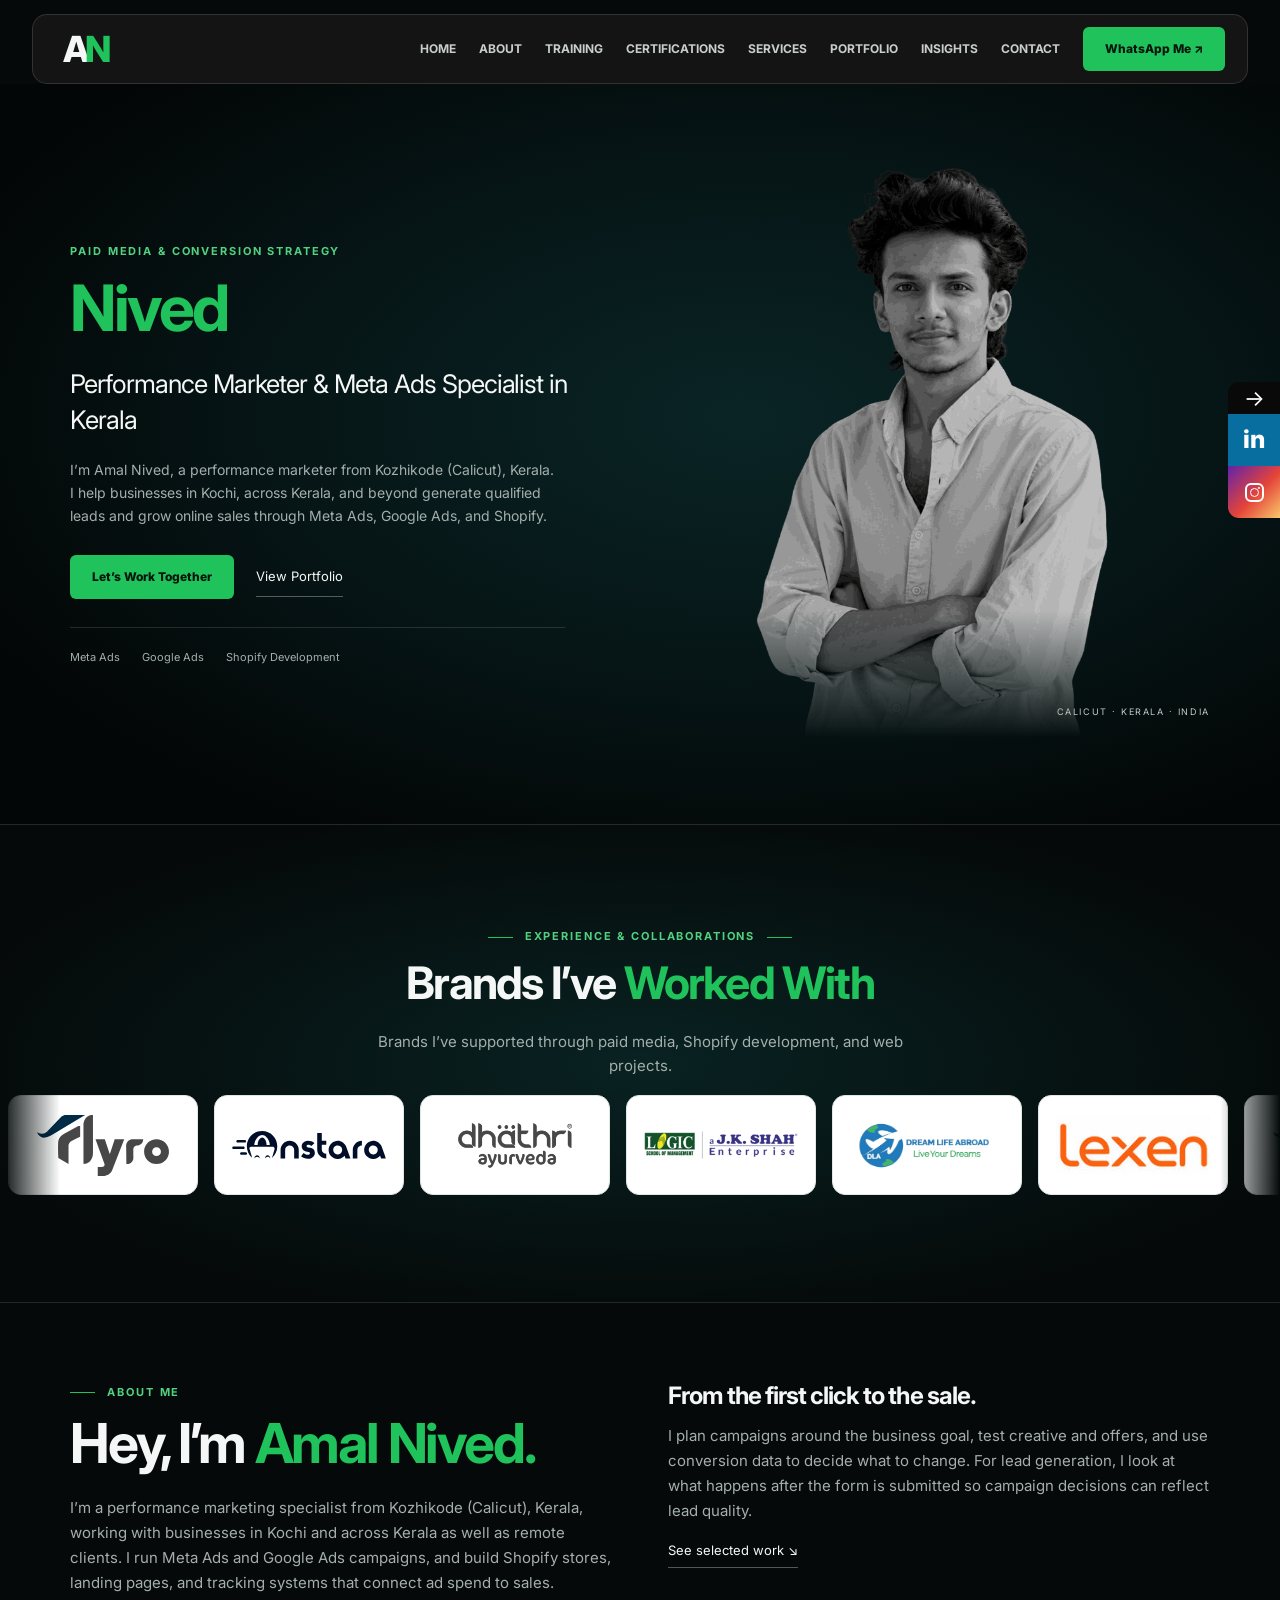
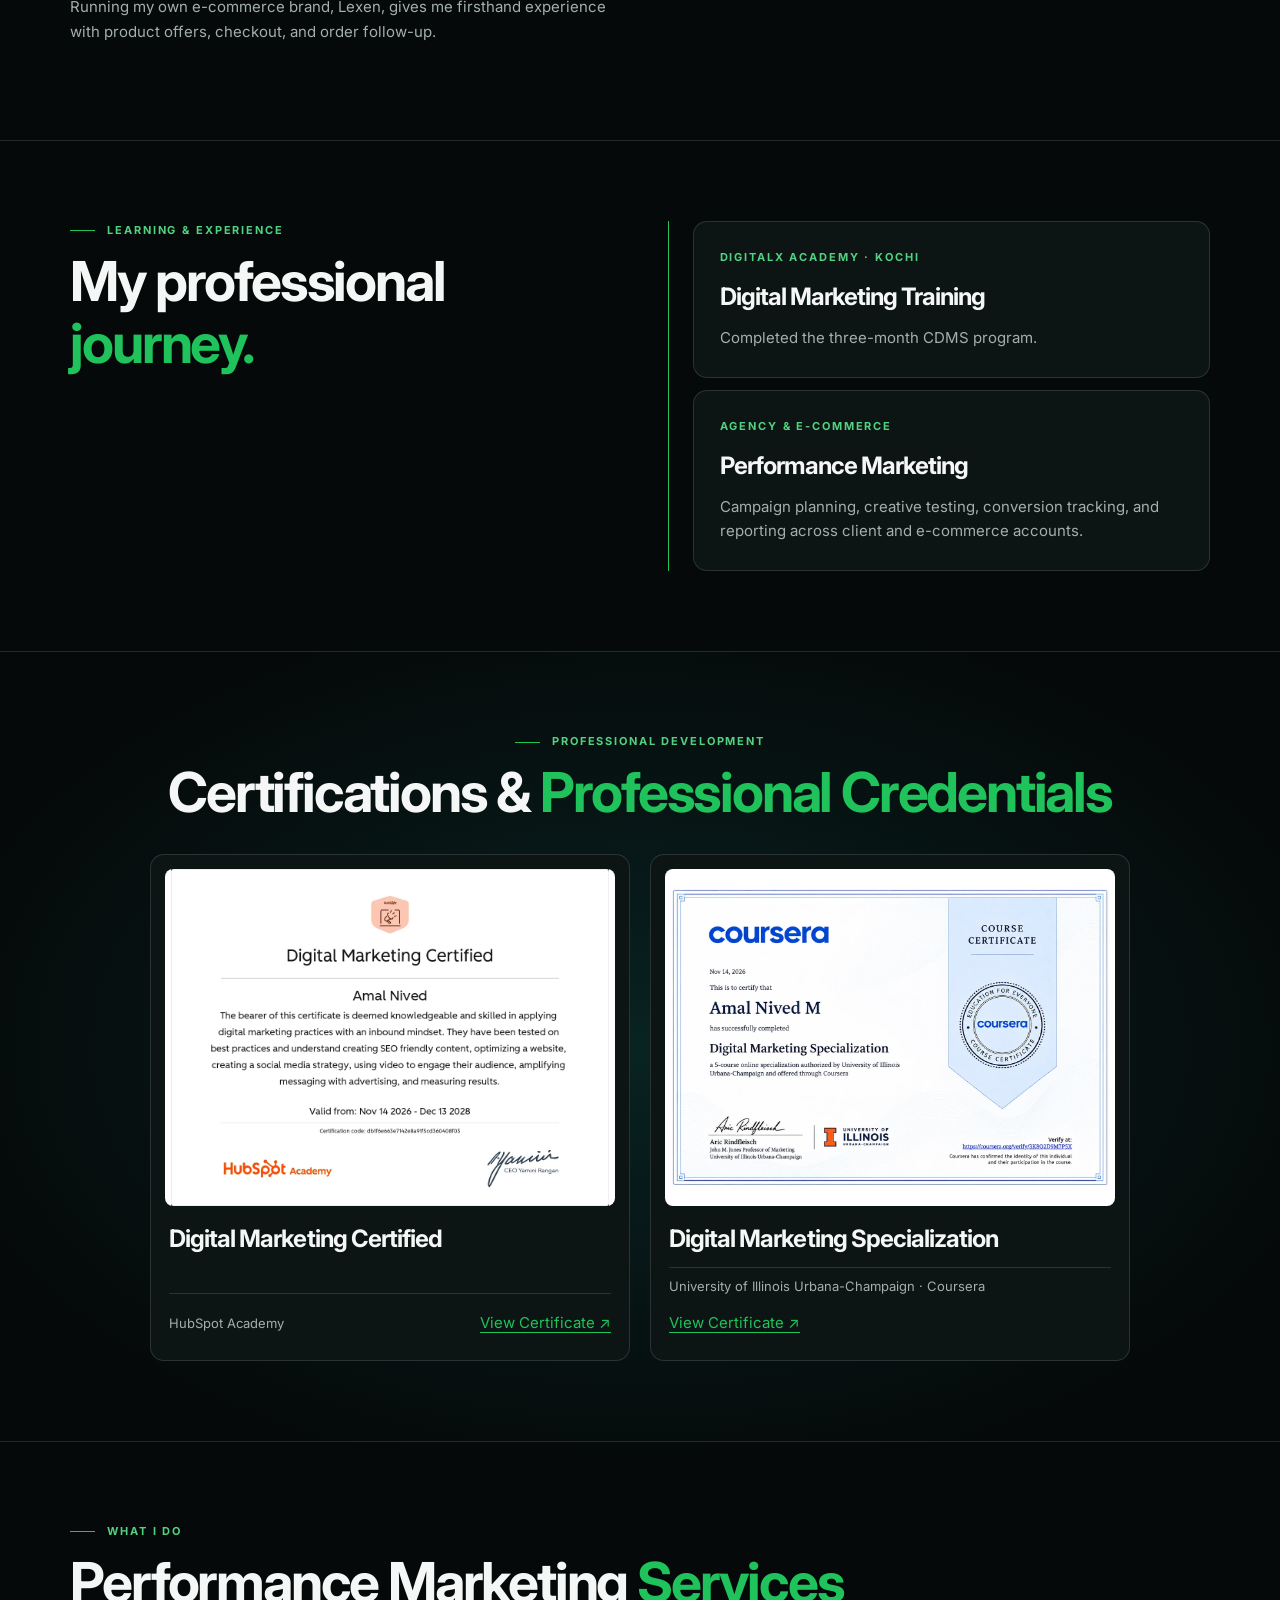
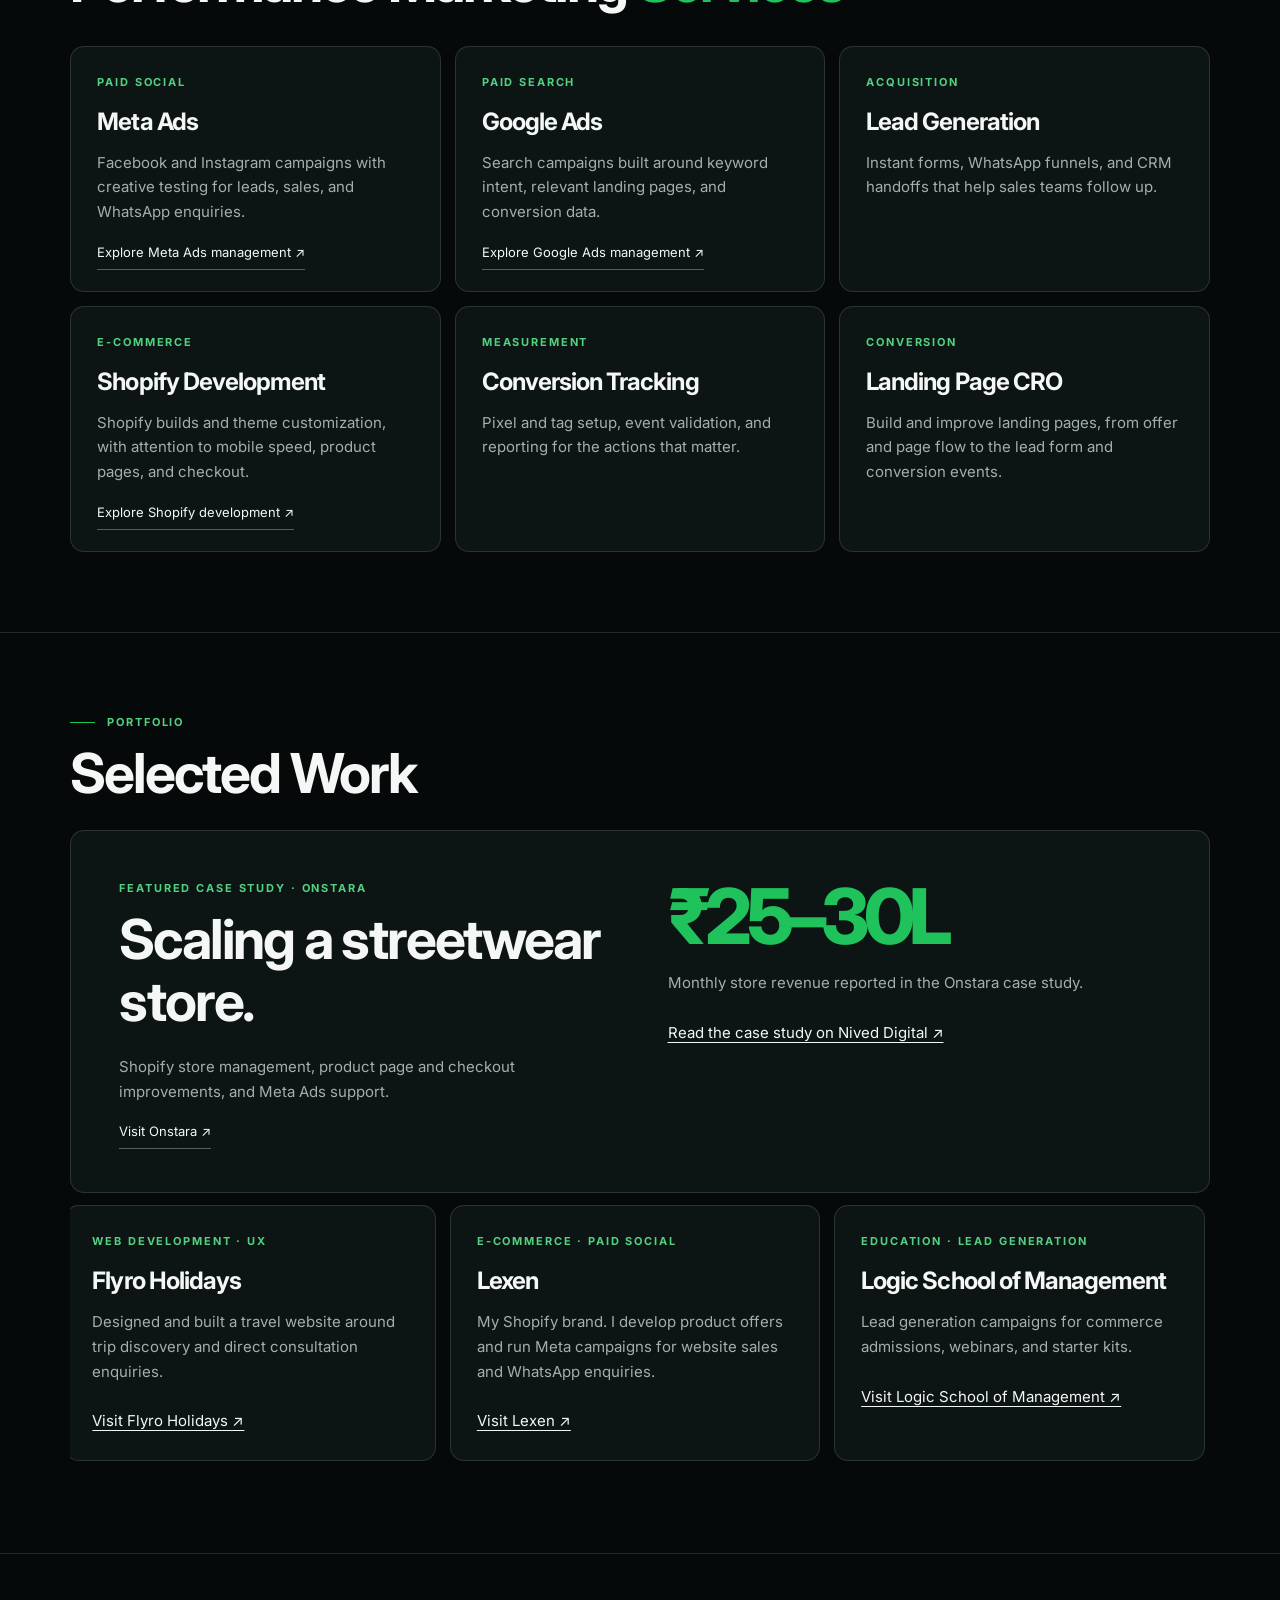
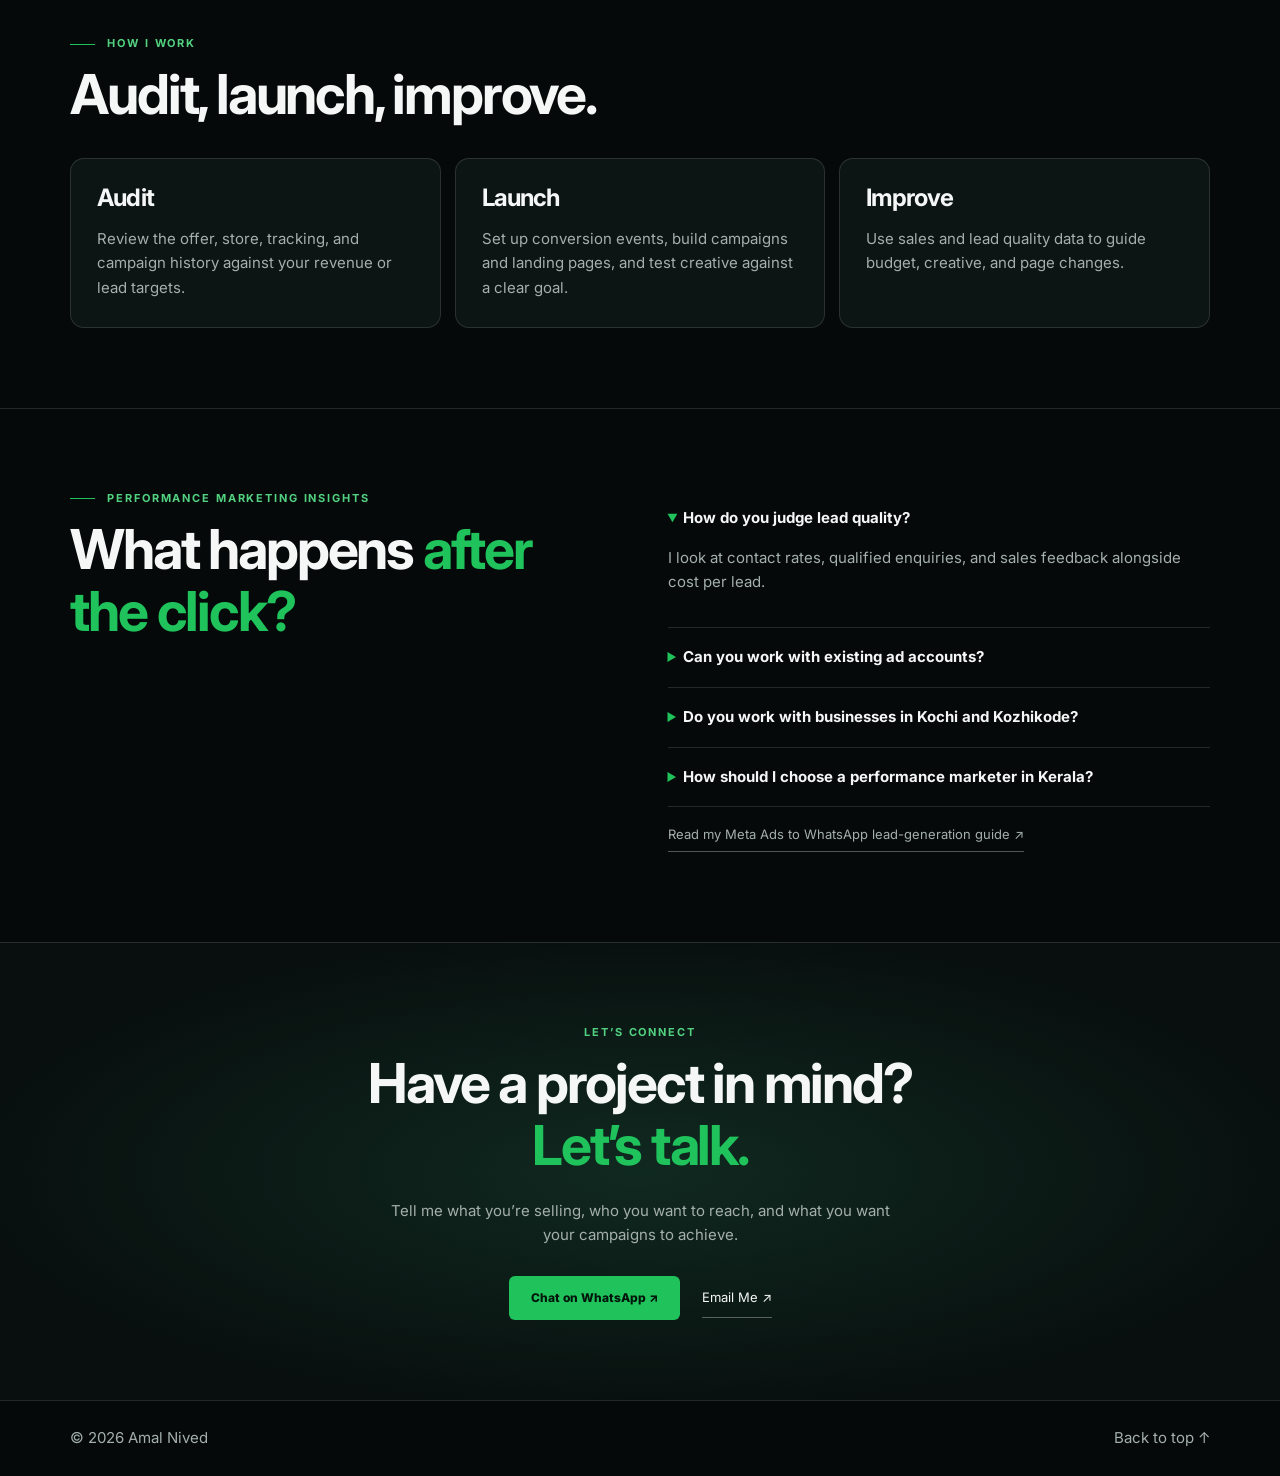
==== commit 9800aedb: "Link practical Meta Ads guide from homepage insights" ====
--- a/index.html
+++ b/index.html
@@ -129,7 +129,7 @@
 <article class="card"><span class="eyebrow">Webinar Acquisition</span><h3>Dream Life Abroad</h3><p>Webinar campaigns for nurses and IT professionals exploring Australian migration pathways.</p><a class="project-link" href="https://dreamlife-abroad.com/">Visit Dream Life Abroad ↗</a></article>
 </div></div></section>
 <section class="section" id="process"><div class="wrap"><div class="eyebrow rule">How I Work</div><h2>Audit, launch, improve.</h2><div class="cards"><article class="card"><h3>Audit</h3><p>Review the offer, store, tracking, and campaign history against your revenue or lead targets.</p></article><article class="card"><h3>Launch</h3><p>Set up conversion events, build campaigns and landing pages, and test creative against a clear goal.</p></article><article class="card"><h3>Improve</h3><p>Use sales and lead quality data to guide budget, creative, and page changes.</p></article></div></div></section>
-<section class="section" id="insights"><div class="wrap split"><div><div class="eyebrow rule">Performance Marketing Insights</div><h2>What happens <strong>after the click?</strong></h2></div><div><details open><summary>How do you judge lead quality?</summary><p>I look at contact rates, qualified enquiries, and sales feedback alongside cost per lead.</p></details><details><summary>Can you work with existing ad accounts?</summary><p>Yes. I can review existing campaigns, conversion events, creatives, and landing pages before planning changes.</p></details><details><summary>Do you work with businesses in Kochi and Kozhikode?</summary><p>Yes. I am from Kozhikode (Calicut), Kerala, and work with businesses in Kochi and across Kerala. Campaign planning, account management, and reporting can also be handled remotely for clients elsewhere.</p></details><details><summary>How should I choose a performance marketer in Kerala?</summary><p>Look beyond ad clicks and cost per lead. Ask how the marketer tracks qualified enquiries, purchases, conversion events and business outcomes, and request relevant examples of campaign work. The right specialist should explain the testing plan, reporting and limitations clearly.</p></details></div></div></section>
+<section class="section" id="insights"><div class="wrap split"><div><div class="eyebrow rule">Performance Marketing Insights</div><h2>What happens <strong>after the click?</strong></h2></div><div><details open><summary>How do you judge lead quality?</summary><p>I look at contact rates, qualified enquiries, and sales feedback alongside cost per lead.</p></details><details><summary>Can you work with existing ad accounts?</summary><p>Yes. I can review existing campaigns, conversion events, creatives, and landing pages before planning changes.</p></details><details><summary>Do you work with businesses in Kochi and Kozhikode?</summary><p>Yes. I am from Kozhikode (Calicut), Kerala, and work with businesses in Kochi and across Kerala. Campaign planning, account management, and reporting can also be handled remotely for clients elsewhere.</p></details><details><summary>How should I choose a performance marketer in Kerala?</summary><p>Look beyond ad clicks and cost per lead. Ask how the marketer tracks qualified enquiries, purchases, conversion events and business outcomes, and request relevant examples of campaign work. The right specialist should explain the testing plan, reporting and limitations clearly.</p></details><p><a class="secondary" href="/insights/meta-ads-whatsapp-lead-generation/">Read my Meta Ads to WhatsApp lead-generation guide ↗</a></p></div></div></section>
 <section class="section band" id="contact"><div class="wrap"><div class="eyebrow">Let’s Connect</div><h2>Have a project in mind?<br><strong>Let’s talk.</strong></h2><p>Tell me what you’re selling, who you want to reach, and what you want your campaigns to achieve.</p><div class="actions"><a class="button" href="https://wa.me/918590101541">Chat on WhatsApp ↗</a><a class="secondary" href="mailto:hello@niveddigital.com">Email Me ↗</a></div></div></section></main>
 <footer><div class="wrap"><span>© 2026 Amal Nived</span><a href="#home">Back to top ↑</a></div></footer>
 <script>
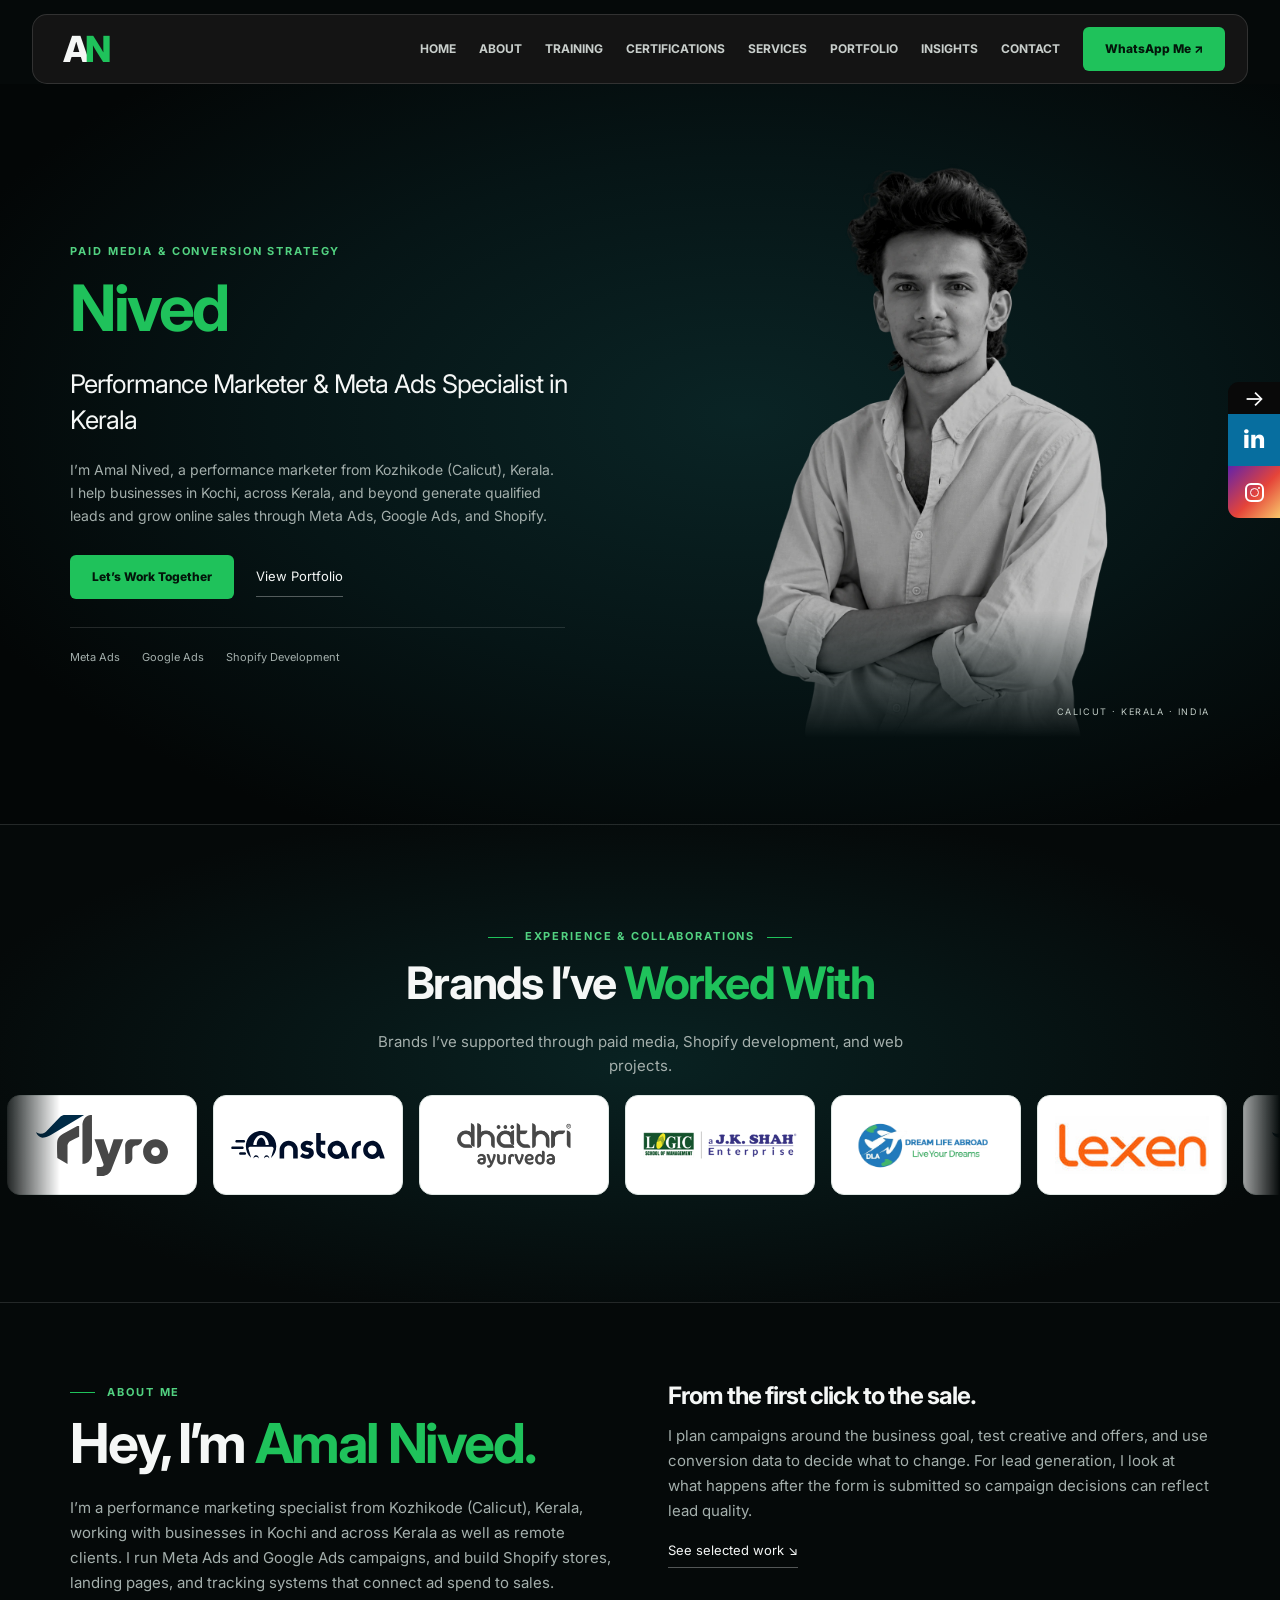
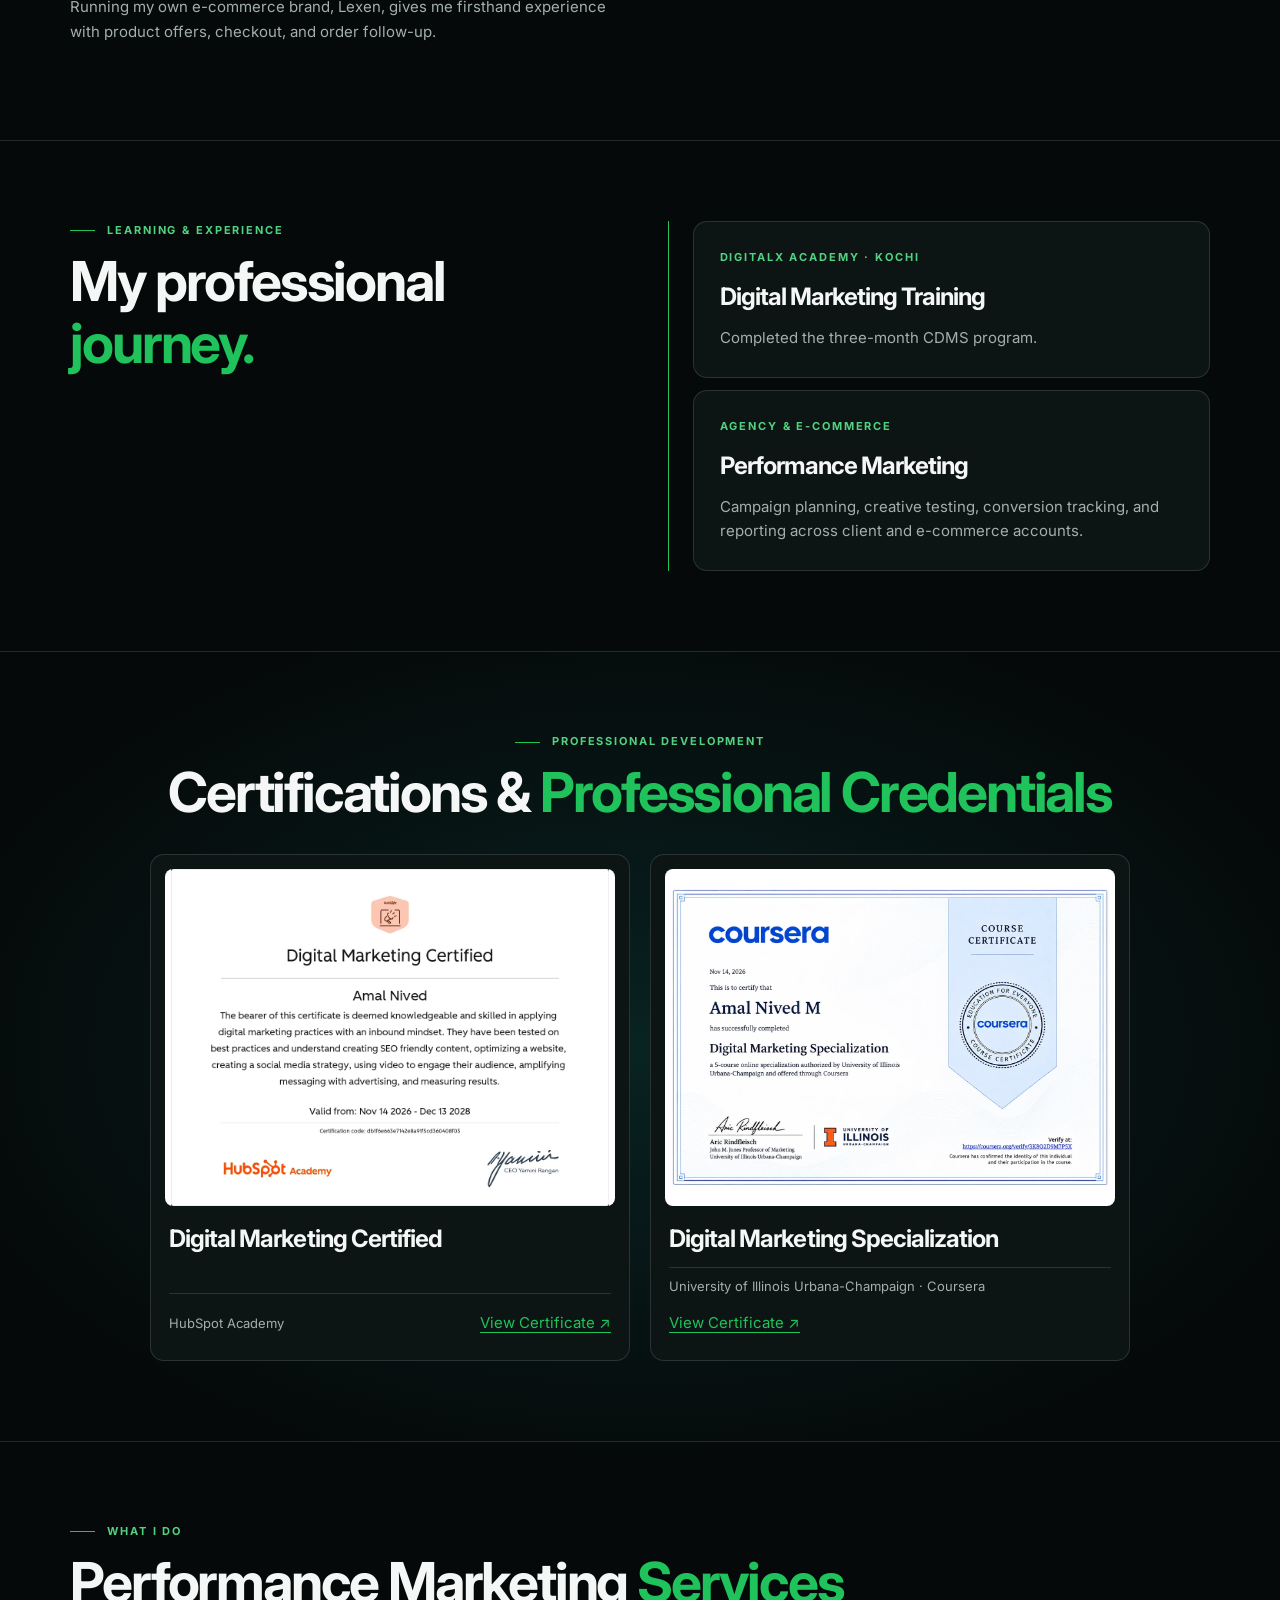
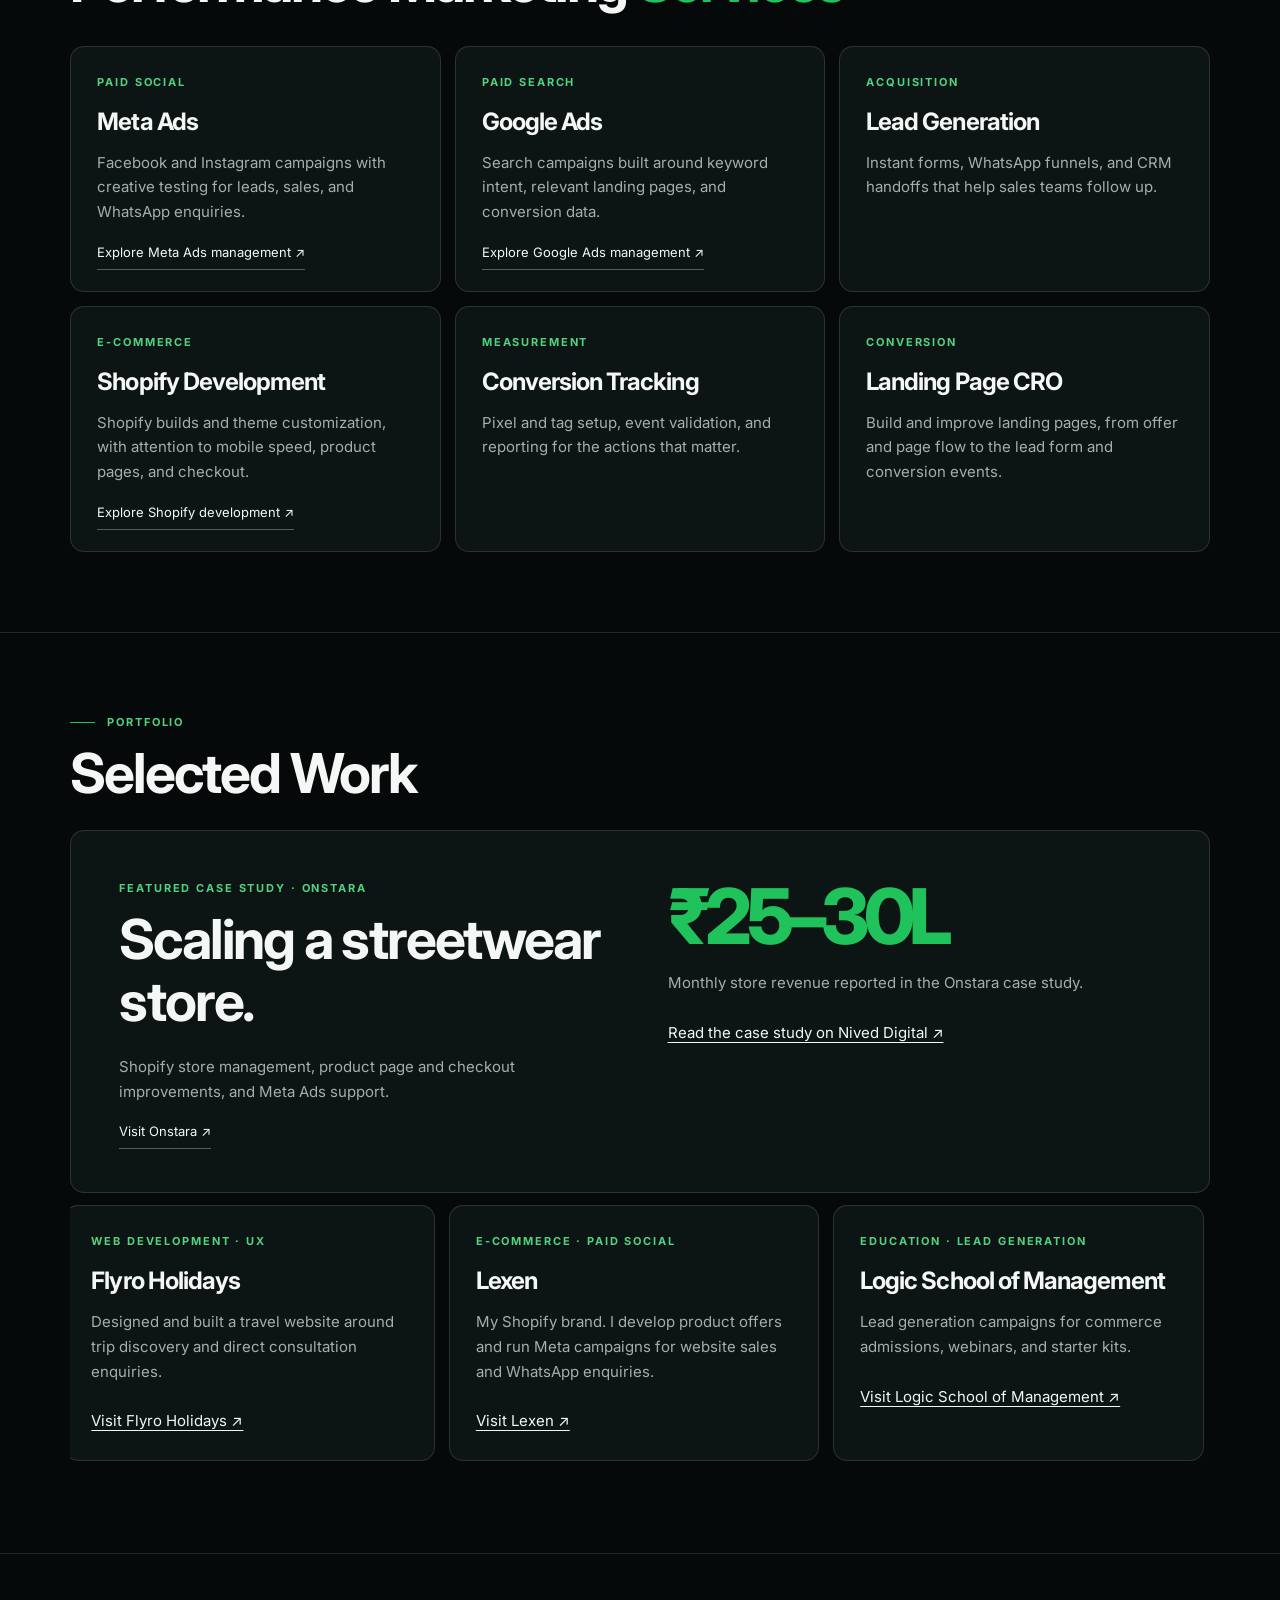
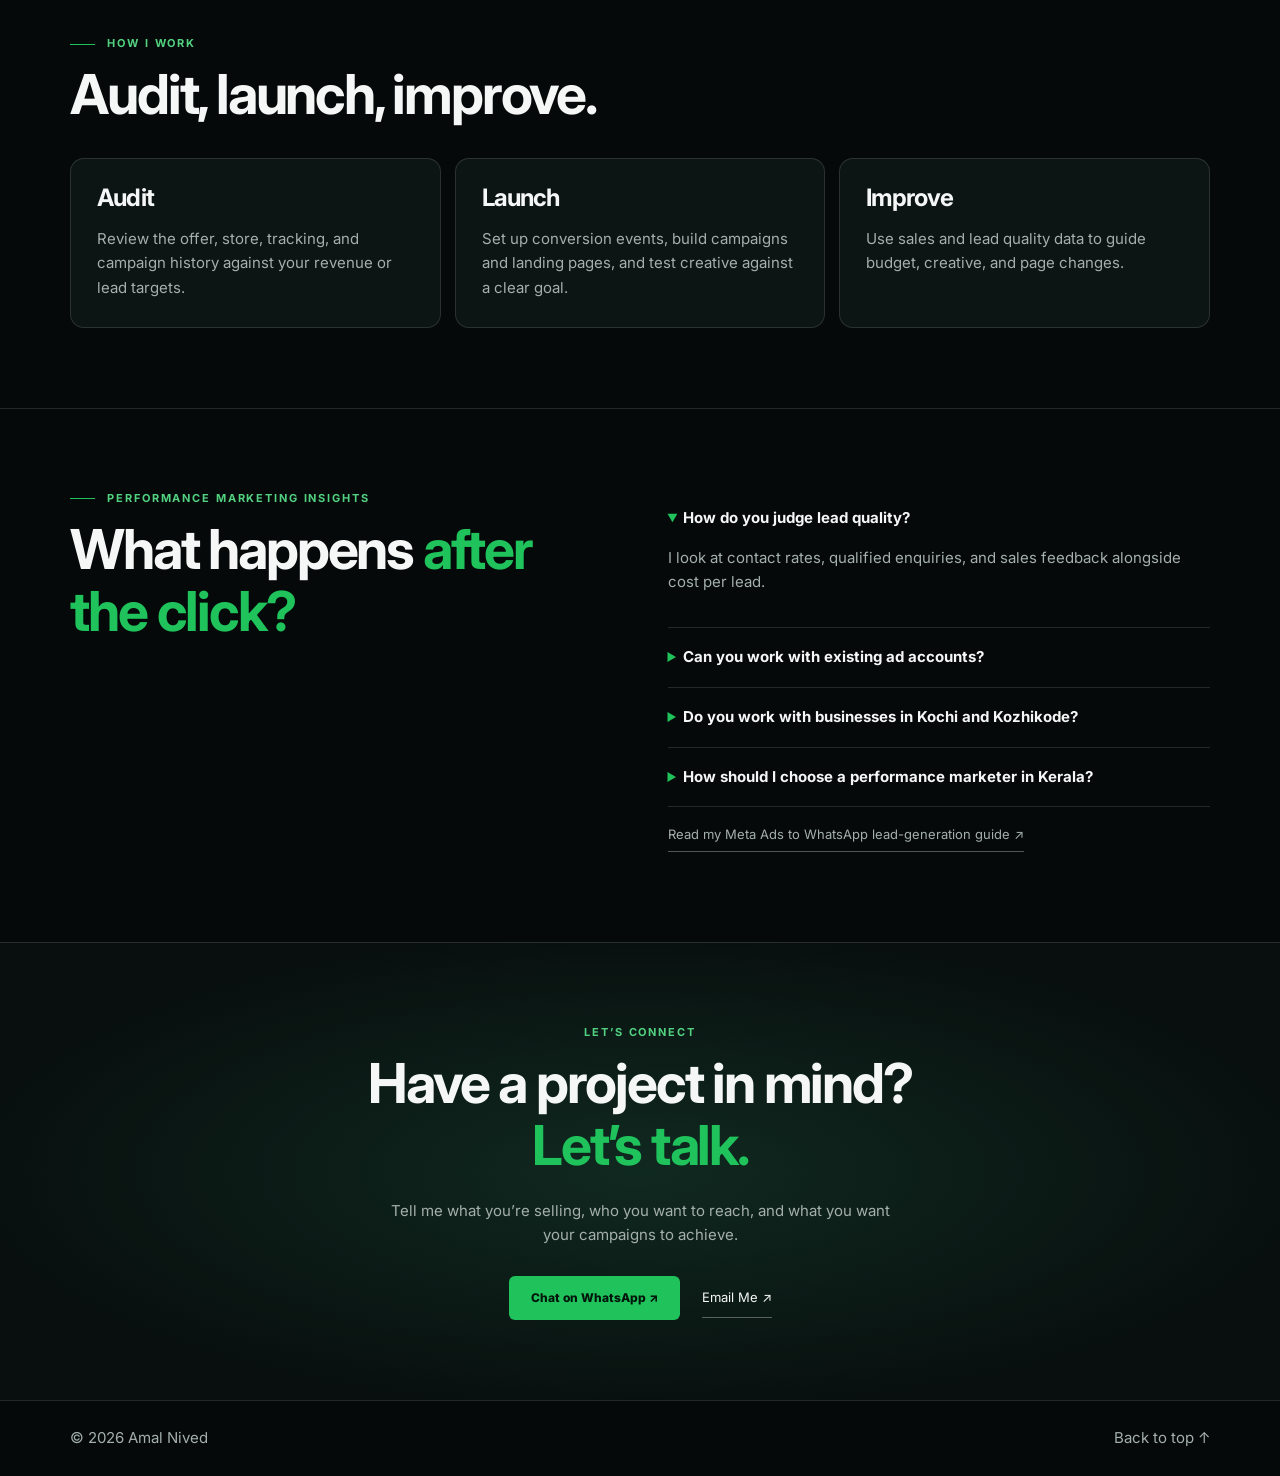
==== commit f86a17d4: "Restore full-resolution portrait" ====
--- a/index.html
+++ b/index.html
@@ -98,7 +98,7 @@
 </style><link rel="icon" type="image/png" sizes="64x64" href="./favicon-an.png">
 </head>
 <body id="home"><header><a class="logo" href="#home" aria-label="Amal Nived home">A<span>N</span></a><button class="menu" aria-expanded="false" aria-controls="nav">Menu</button><nav id="nav" aria-label="Main navigation"><a href="#home">Home</a><a href="#about">About</a><a href="#training">Training</a><a href="#certifications">Certifications</a><a href="#services">Services</a><a href="#portfolio">Portfolio</a><a href="#insights">Insights</a><a href="#contact">Contact</a><a class="button" href="https://wa.me/918590101541">WhatsApp Me ↗</a></nav></header>
-<main><section class="hero"><div class="wrap"><div><div class="eyebrow">Paid Media &amp; Conversion Strategy</div><h1><strong>Nived</strong></h1><p class="role">Performance Marketer &amp; Meta Ads Specialist in Kerala</p><p class="intro">I’m Amal Nived, a performance marketer from Kozhikode (Calicut), Kerala. I help businesses in Kochi, across Kerala, and beyond generate qualified leads and grow online sales through Meta Ads, Google Ads, and Shopify.</p><div class="actions"><a class="button" href="https://wa.me/918590101541">Let’s Work Together</a><a class="secondary" href="#portfolio">View Portfolio</a></div><div class="tags"><span>Meta Ads</span><span>Google Ads</span><span>Shopify Development</span></div></div><figure class="portrait"><img src="portrait.png" alt="Black-and-white portrait of Amal Nived"><figcaption>CALICUT · KERALA · INDIA</figcaption></figure></div></section>
+<main><section class="hero"><div class="wrap"><div><div class="eyebrow">Paid Media &amp; Conversion Strategy</div><h1><strong>Nived</strong></h1><p class="role">Performance Marketer &amp; Meta Ads Specialist in Kerala</p><p class="intro">I’m Amal Nived, a performance marketer from Kozhikode (Calicut), Kerala. I help businesses in Kochi, across Kerala, and beyond generate qualified leads and grow online sales through Meta Ads, Google Ads, and Shopify.</p><div class="actions"><a class="button" href="https://wa.me/918590101541">Let’s Work Together</a><a class="secondary" href="#portfolio">View Portfolio</a></div><div class="tags"><span>Meta Ads</span><span>Google Ads</span><span>Shopify Development</span></div></div><figure class="portrait"><img src="portrait-clear.webp" alt="Black-and-white portrait of Amal Nived"><figcaption>CALICUT · KERALA · INDIA</figcaption></figure></div></section>
 <aside class="social-rail" aria-label="Social profiles">
 <button class="social-toggle" type="button" aria-expanded="true" aria-controls="social-links" aria-label="Hide social links"><span aria-hidden="true">→</span></button>
 <div id="social-links">
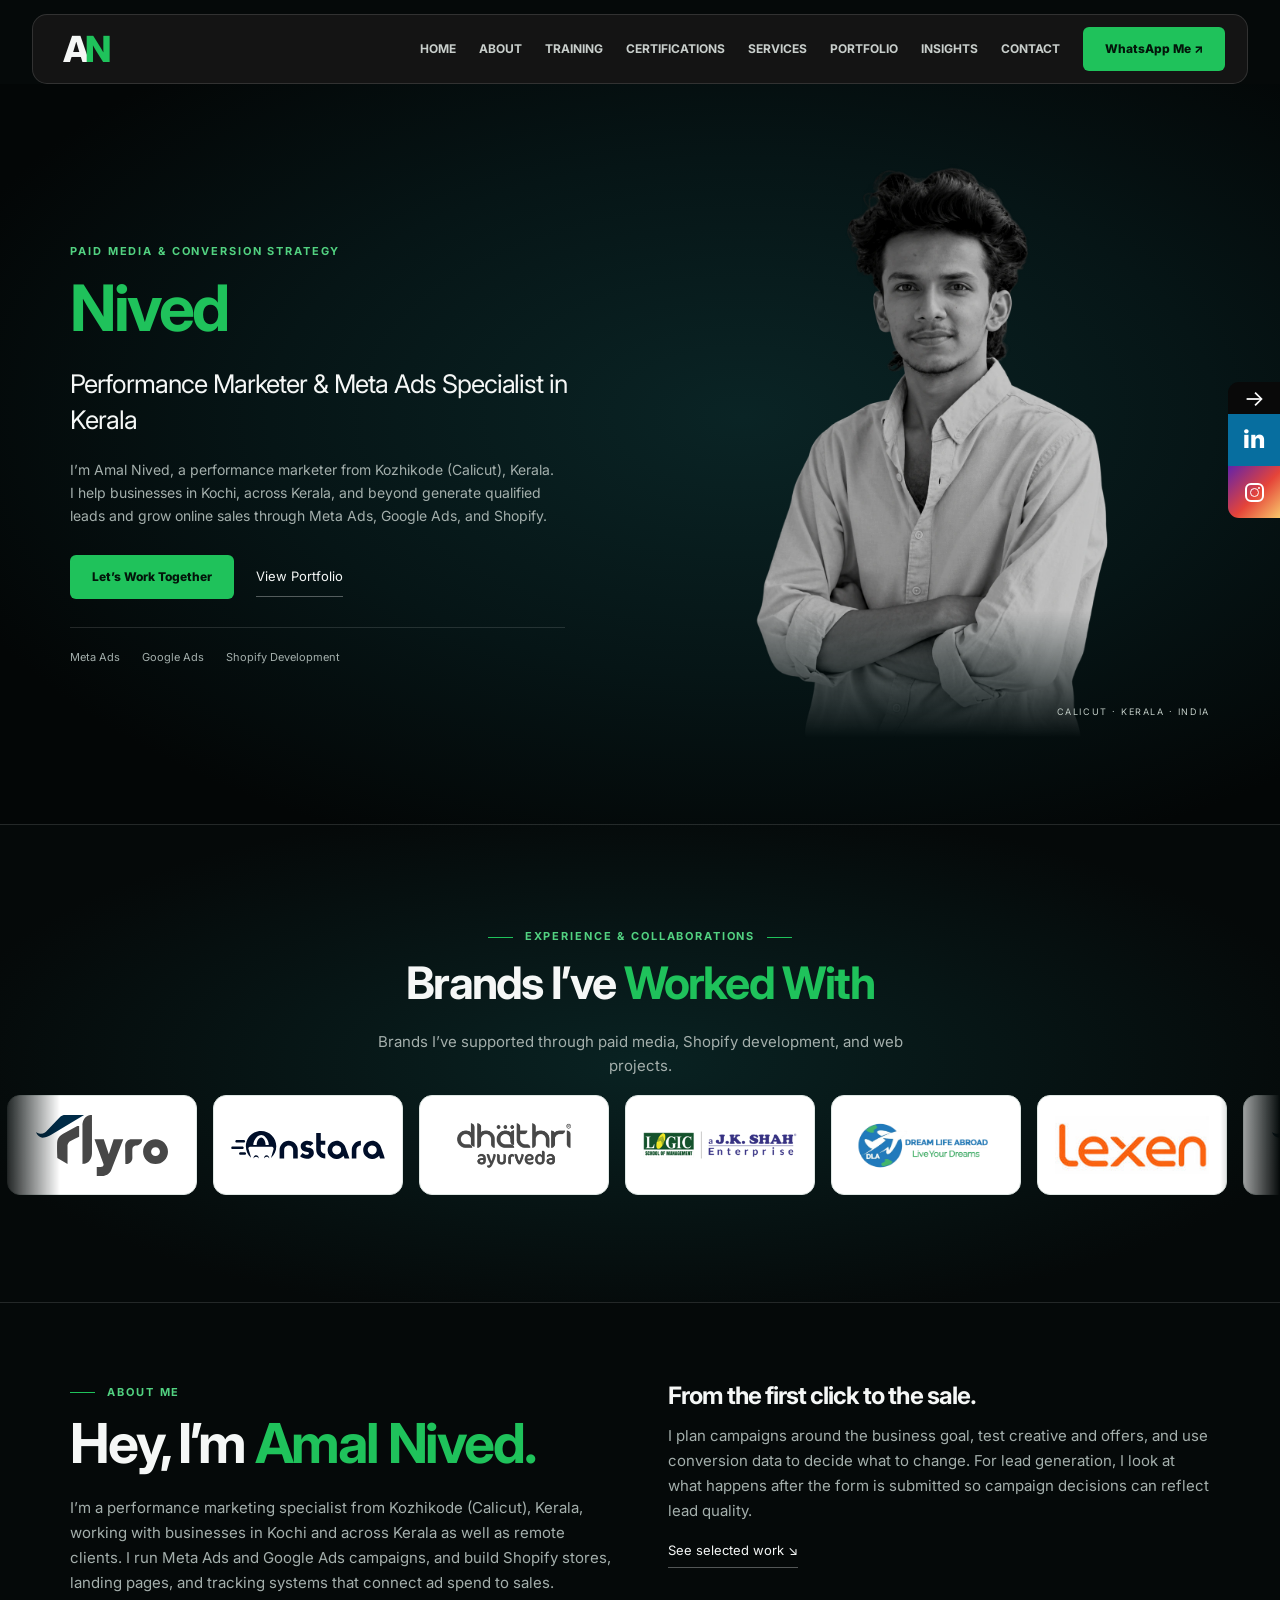
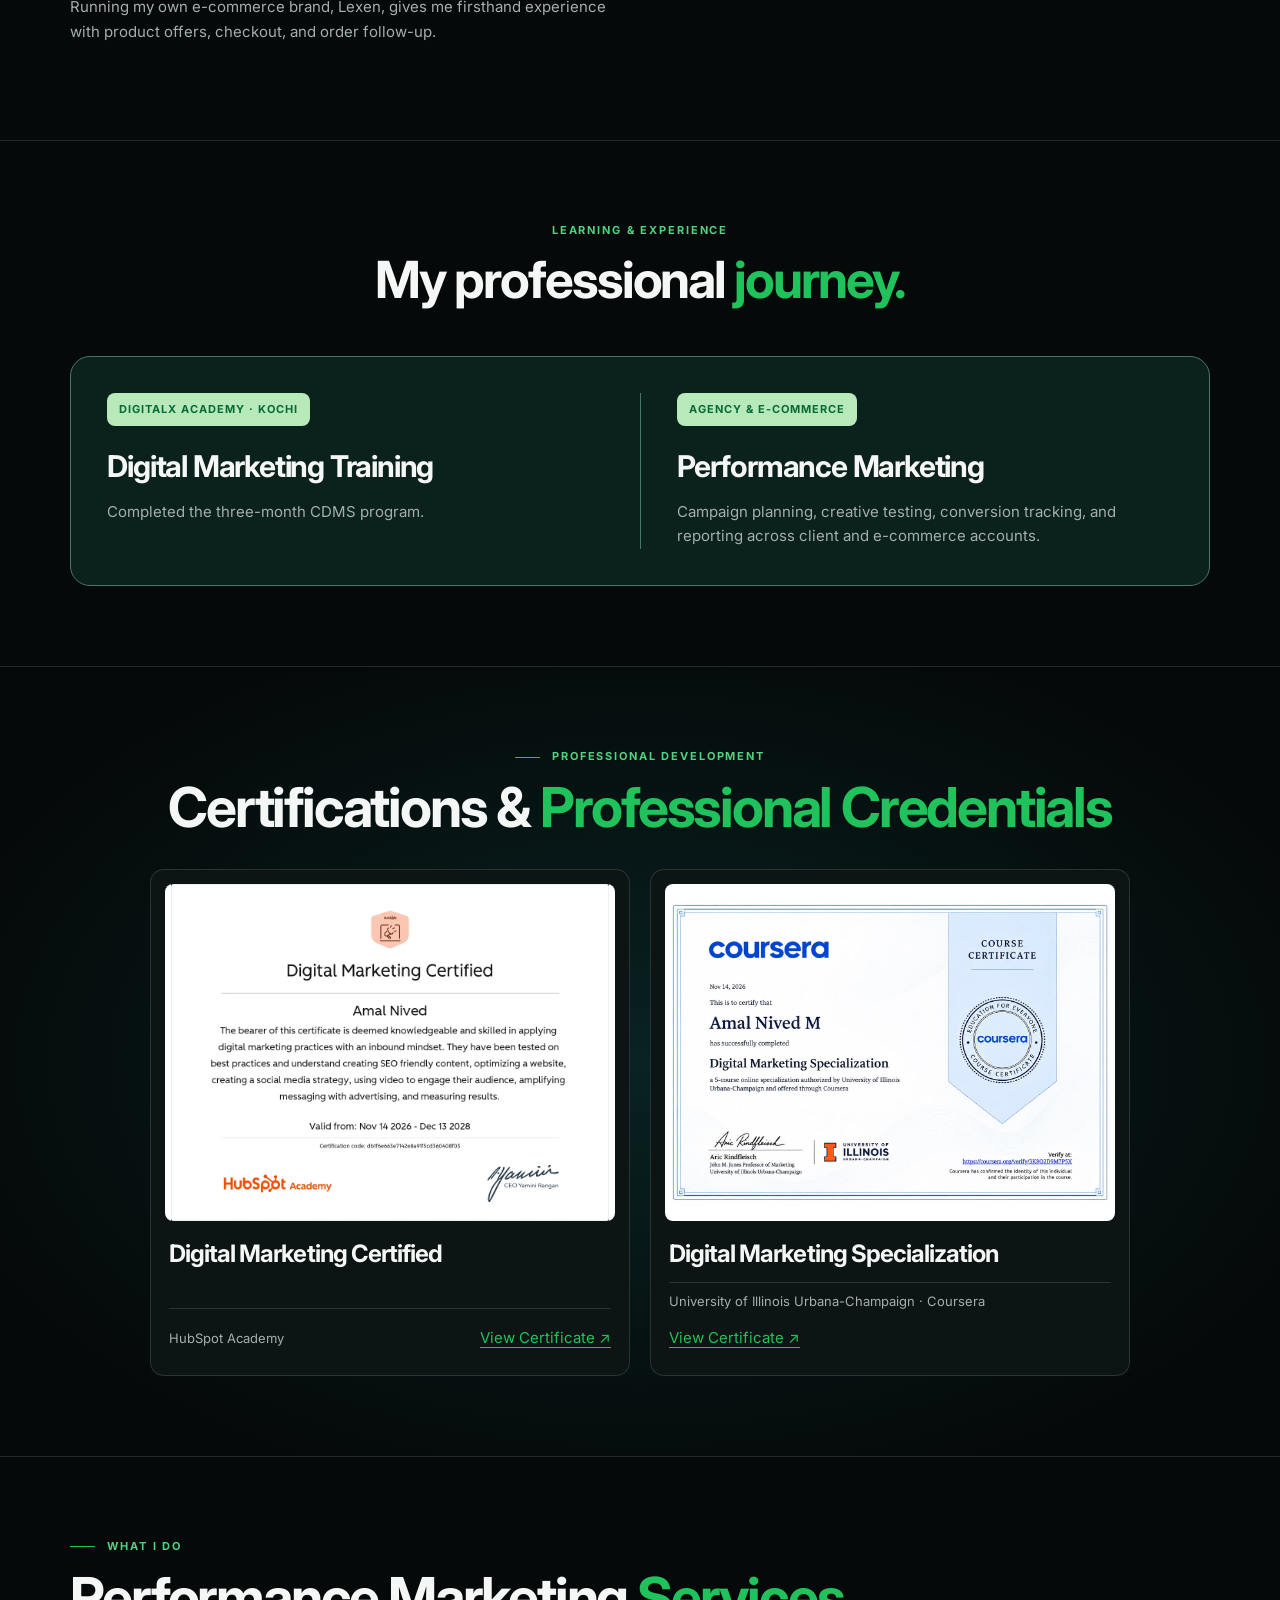
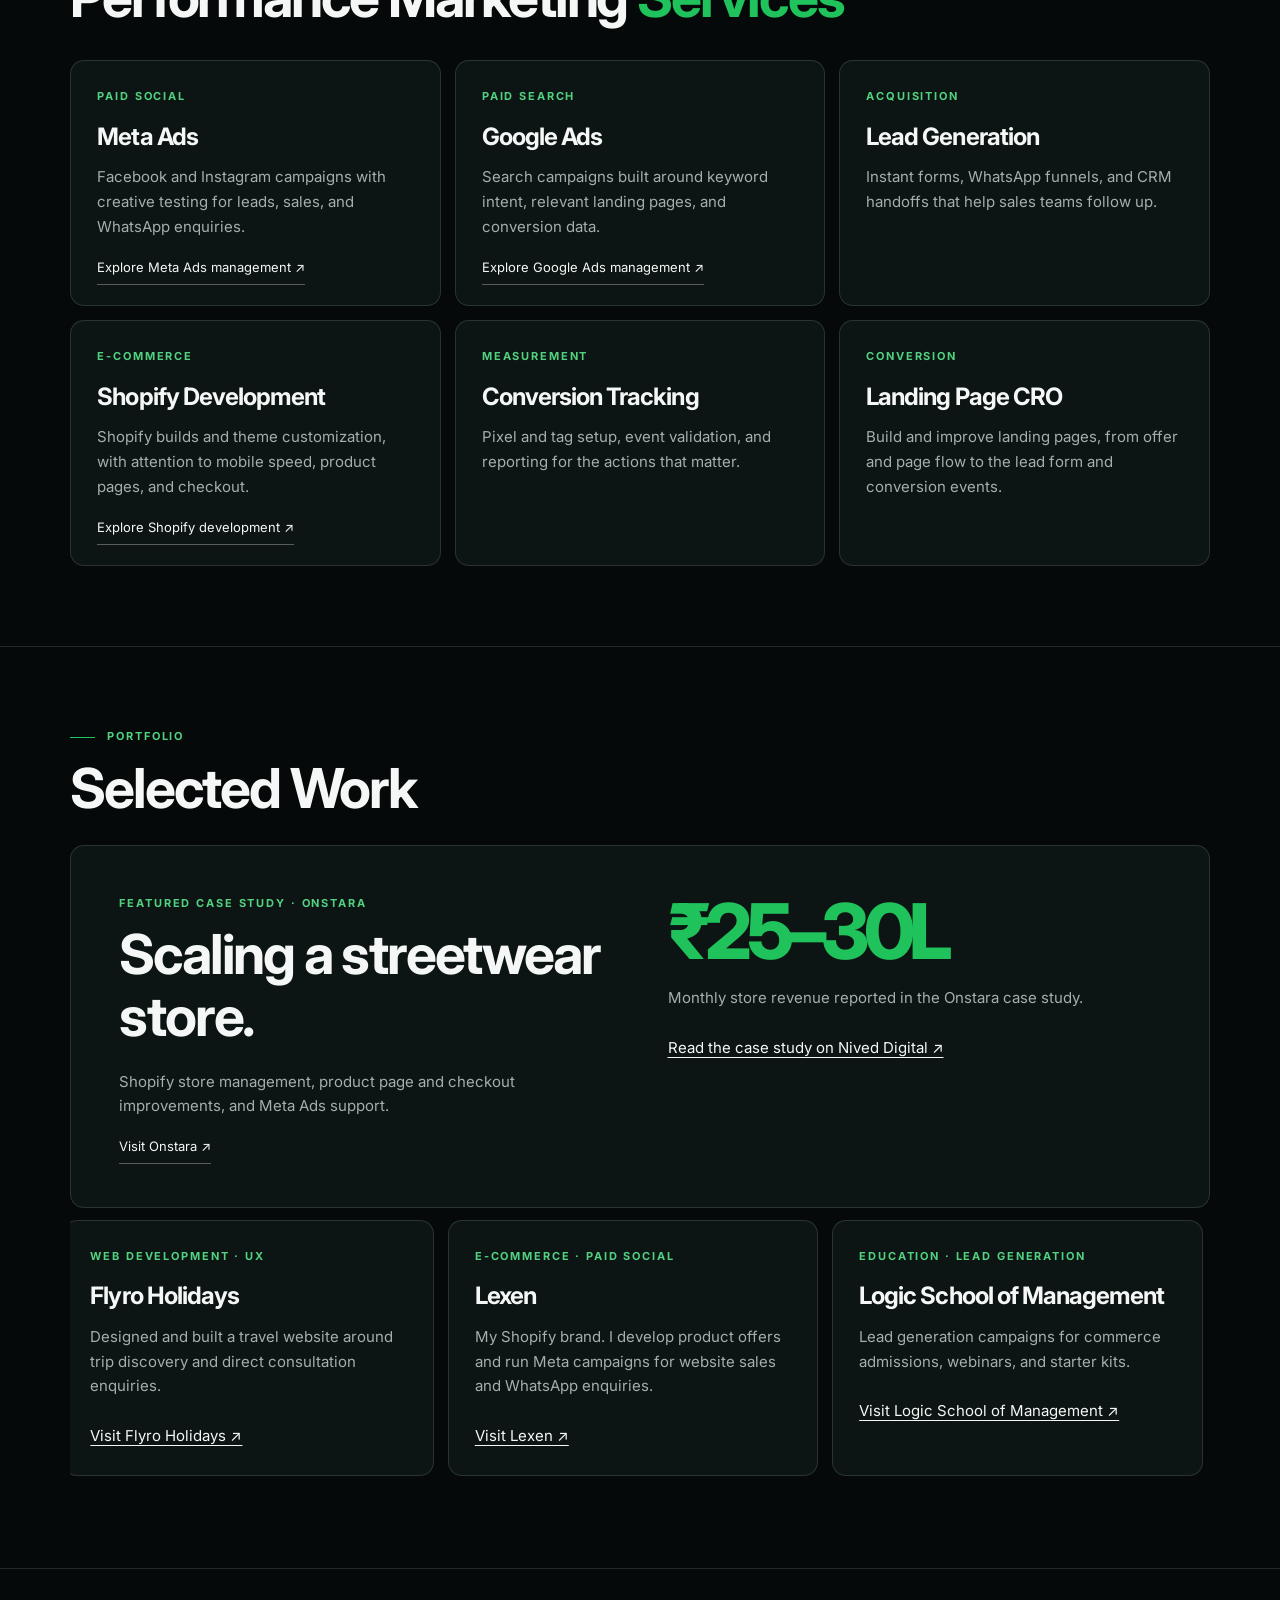
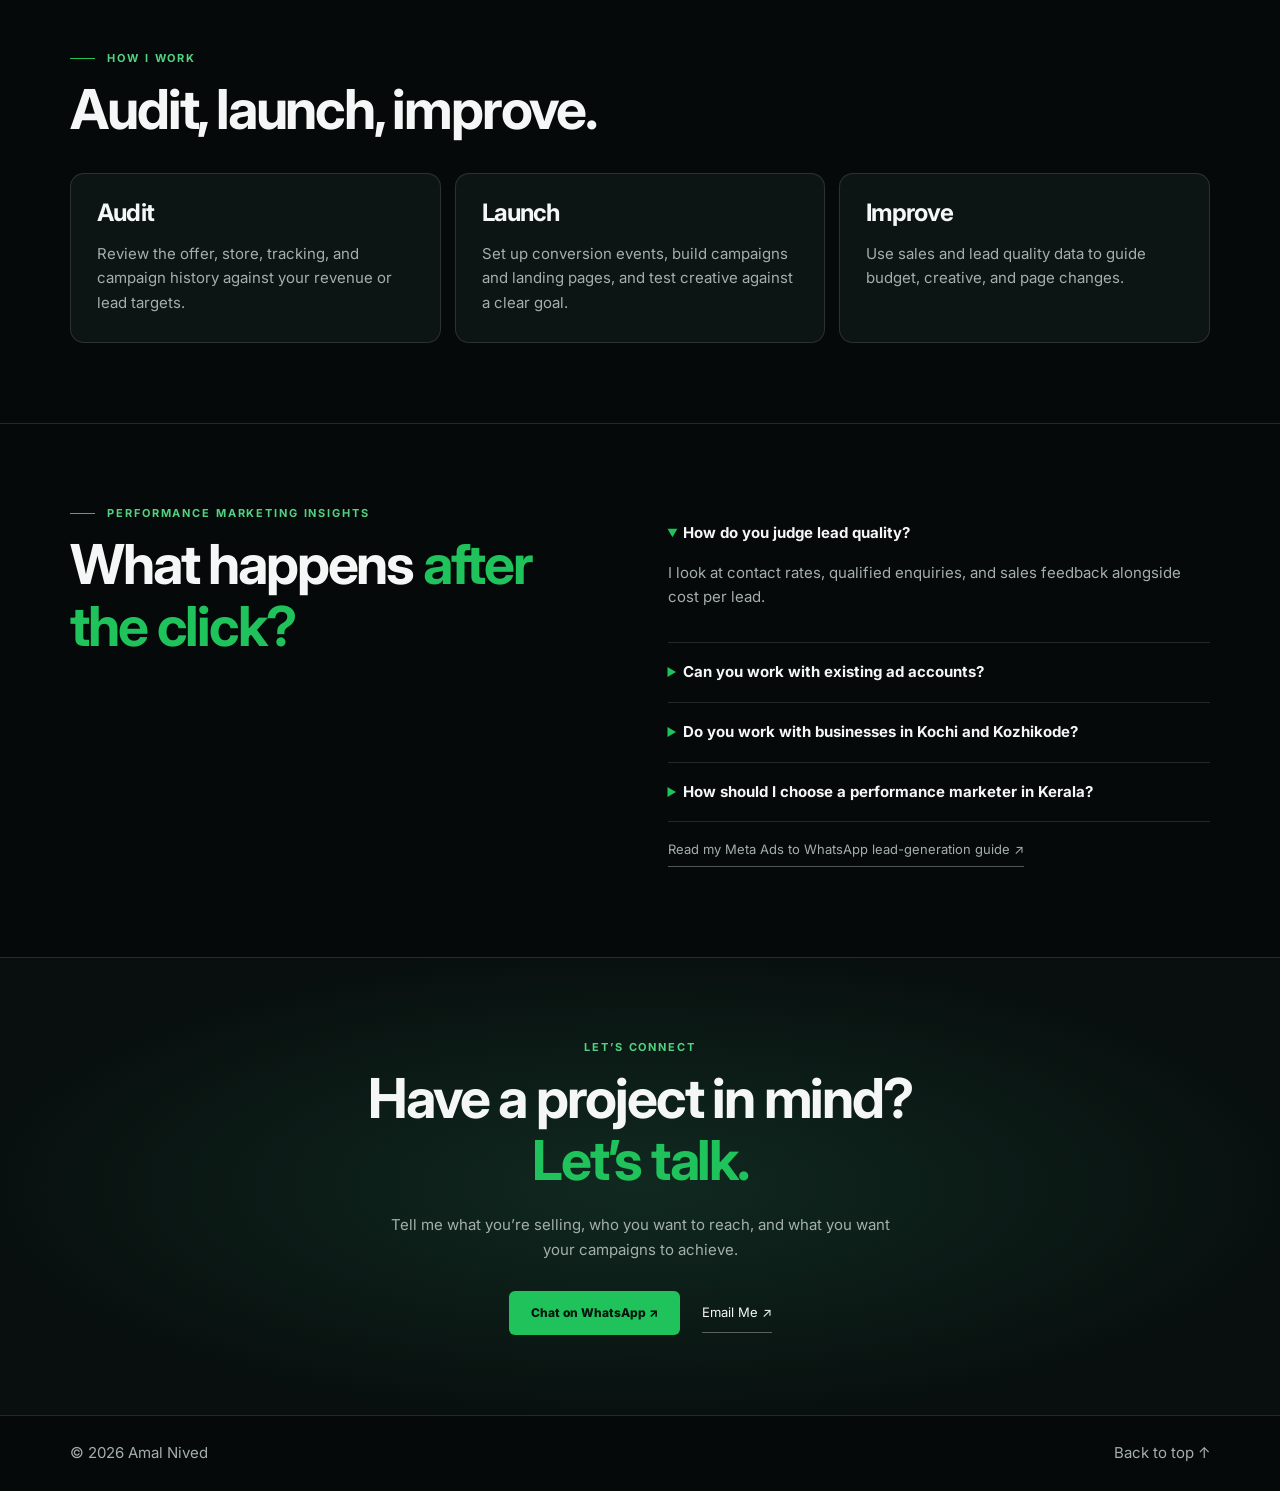
==== commit 7e55491e: "Redesign professional journey as shared two-column panel" ====
--- a/index.html
+++ b/index.html
@@ -95,6 +95,22 @@
 .credential-meta p{margin:0;font-size:13px}
 .credential-meta a{display:inline-flex;align-items:center;min-height:44px;margin:0;color:var(--green)}
 @media(max-width:580px){.credential-grid{grid-template-columns:1fr}}
+
+#training .journey-heading{text-align:center;margin-bottom:48px}
+#training .journey-heading h2{font-size:clamp(32px,4vw,52px);margin-bottom:0}
+#training .journey-panel{display:grid;grid-template-columns:repeat(2,minmax(0,1fr));gap:0;padding:36px 0;border:1px solid #477669;border-radius:20px;background:#0b211b}
+#training .journey-entry{padding:0 36px;min-width:0}
+#training .journey-entry + .journey-entry{border-left:1px solid #477669}
+#training .journey-entry .eyebrow{display:inline-block;padding:7px 12px;margin-bottom:22px;border-radius:8px;background:#b7e9ba;color:#086b38;letter-spacing:.09em;max-width:100%}
+#training .journey-entry h3{font-size:clamp(23px,2.5vw,30px);line-height:1.2}
+#training .journey-entry p{margin:16px 0 0}
+@media(max-width:640px){
+#training .journey-heading{margin-bottom:28px}
+#training .journey-panel{grid-template-columns:1fr;padding:0 22px;border-radius:16px}
+#training .journey-entry{padding:26px 0}
+#training .journey-entry + .journey-entry{border-left:0;border-top:1px solid #477669}
+#training .journey-entry .eyebrow{margin-bottom:18px;font-size:10px}
+}
 </style><link rel="icon" type="image/png" sizes="64x64" href="./favicon-an.png">
 </head>
 <body id="home"><header><a class="logo" href="#home" aria-label="Amal Nived home">A<span>N</span></a><button class="menu" aria-expanded="false" aria-controls="nav">Menu</button><nav id="nav" aria-label="Main navigation"><a href="#home">Home</a><a href="#about">About</a><a href="#training">Training</a><a href="#certifications">Certifications</a><a href="#services">Services</a><a href="#portfolio">Portfolio</a><a href="#insights">Insights</a><a href="#contact">Contact</a><a class="button" href="https://wa.me/918590101541">WhatsApp Me ↗</a></nav></header>
@@ -109,7 +125,7 @@
 <section class="section" id="brands"><div class="wrap"><div class="eyebrow rule">Experience &amp; Collaborations</div><h2>Brands I’ve <strong>Worked With</strong></h2><p>Brands I’ve supported through paid media, Shopify development, and web projects.</p></div><div class="brands" id="brand-track" role="region" aria-label="Brand links" tabindex="0"><a class="brand-flyro" href="https://flyroholidays.com/"><img src="flyro-logo.svg" width="55" height="26" alt=""><span class="brand-label">Flyro Holidays</span></a><a class="brand-flyro" href="https://onstara.in/"><img class="brand-logo onstara" src="onstara.svg" width="55" height="26" alt=""><span class="brand-label">Onstara</span></a><a class="brand-flyro" href="https://dhathriayurveda.in/"><img class="brand-logo dhathri" src="dhathri.png" width="55" height="26" alt=""><span class="brand-label">Dhathri Ayurveda</span></a><a class="brand-flyro" href="https://www.logiceducation.org/"><img class="brand-logo logic" src="logic.png" width="55" height="26" alt=""><span class="brand-label">Logic School of Management</span></a><a class="brand-flyro" href="https://dreamlife-abroad.com/"><img class="brand-logo dream-life" src="dream-life.png" width="72" height="34" alt=""><span class="brand-label">Dream Life Abroad</span></a><a class="brand-flyro" href="https://lexen.in/"><img class="brand-logo" src="lexen-logo.jpg" width="55" height="26" alt=""><span class="brand-label">Lexen</span></a></div></section>
 <section class="section" id="about"><div class="wrap split"><div><div class="eyebrow rule">About Me</div><h2>Hey, I’m <strong>Amal Nived.</strong></h2><p>I’m a performance marketing specialist from Kozhikode (Calicut), Kerala, working with businesses in Kochi and across Kerala as well as remote clients. I run Meta Ads and Google Ads campaigns, and build Shopify stores, landing pages, and tracking systems that connect ad spend to sales. Running my own e-commerce brand, Lexen, gives me firsthand experience with product offers, checkout, and order follow-up.</p></div><div><h3>From the first click to the sale.</h3><p>I plan campaigns around the business goal, test creative and offers, and use conversion data to decide what to change. For lead generation, I look at what happens after the form is submitted so campaign decisions can reflect lead quality.</p><a class="secondary" href="#portfolio">See selected work ↘</a></div></div></section>
 
-<section class="section" id="training"><div class="wrap split"><div><div class="eyebrow rule">Learning &amp; Experience</div><h2>My professional <strong>journey.</strong></h2></div><div class="timeline"><article class="card"><div class="eyebrow">DigitalX Academy · Kochi</div><h3>Digital Marketing Training</h3><p>Completed the three-month CDMS program.</p></article><article class="card"><div class="eyebrow">Agency &amp; E-commerce</div><h3>Performance Marketing</h3><p>Campaign planning, creative testing, conversion tracking, and reporting across client and e-commerce accounts.</p></article></div></div></section>
+<section class="section" id="training"><div class="wrap journey-wrap"><div class="journey-heading"><div class="eyebrow">Learning &amp; Experience</div><h2>My professional <strong>journey.</strong></h2></div><div class="journey-panel"><article class="journey-entry"><div class="eyebrow">DigitalX Academy · Kochi</div><h3>Digital Marketing Training</h3><p>Completed the three-month CDMS program.</p></article><article class="journey-entry"><div class="eyebrow">Agency &amp; E-commerce</div><h3>Performance Marketing</h3><p>Campaign planning, creative testing, conversion tracking, and reporting across client and e-commerce accounts.</p></article></div></div></section>
 <section class="section" id="certifications"><div class="wrap"><div class="eyebrow rule">Professional Development</div><h2>Certifications &amp; <strong>Professional Credentials</strong></h2><div class="credential-grid"><article class="card credential-card"><img src="hubspot-certificate.webp" alt="Digital Marketing Certified certificate" loading="lazy" width="1200" height="900"><h3>Digital Marketing Certified</h3><div class="credential-meta"><p>HubSpot Academy</p><a class="project-link" href="hubspot-certificate.webp" target="_blank" rel="noopener" aria-label="View Digital Marketing Certified certificate">View Certificate ↗</a></div></article><article class="card credential-card"><img src="coursera-certificate.webp" alt="Digital Marketing Specialization certificate" loading="lazy" width="1200" height="900"><h3>Digital Marketing Specialization</h3><div class="credential-meta"><p>University of Illinois Urbana-Champaign · Coursera</p><a class="project-link" href="coursera-certificate.webp" target="_blank" rel="noopener" aria-label="View Digital Marketing Specialization certificate">View Certificate ↗</a></div></article></div></div></section>
 <section class="section" id="services"><div class="wrap"><div class="eyebrow rule">What I Do</div><h2>Performance Marketing <strong>Services</strong></h2><div class="cards">
 <article class="card"><span class="eyebrow">Paid Social</span><h3>Meta Ads</h3><p>Facebook and Instagram campaigns with creative testing for leads, sales, and WhatsApp enquiries.</p><a class="secondary" href="/services/meta-ads-management/">Explore Meta Ads management ↗</a></article>
